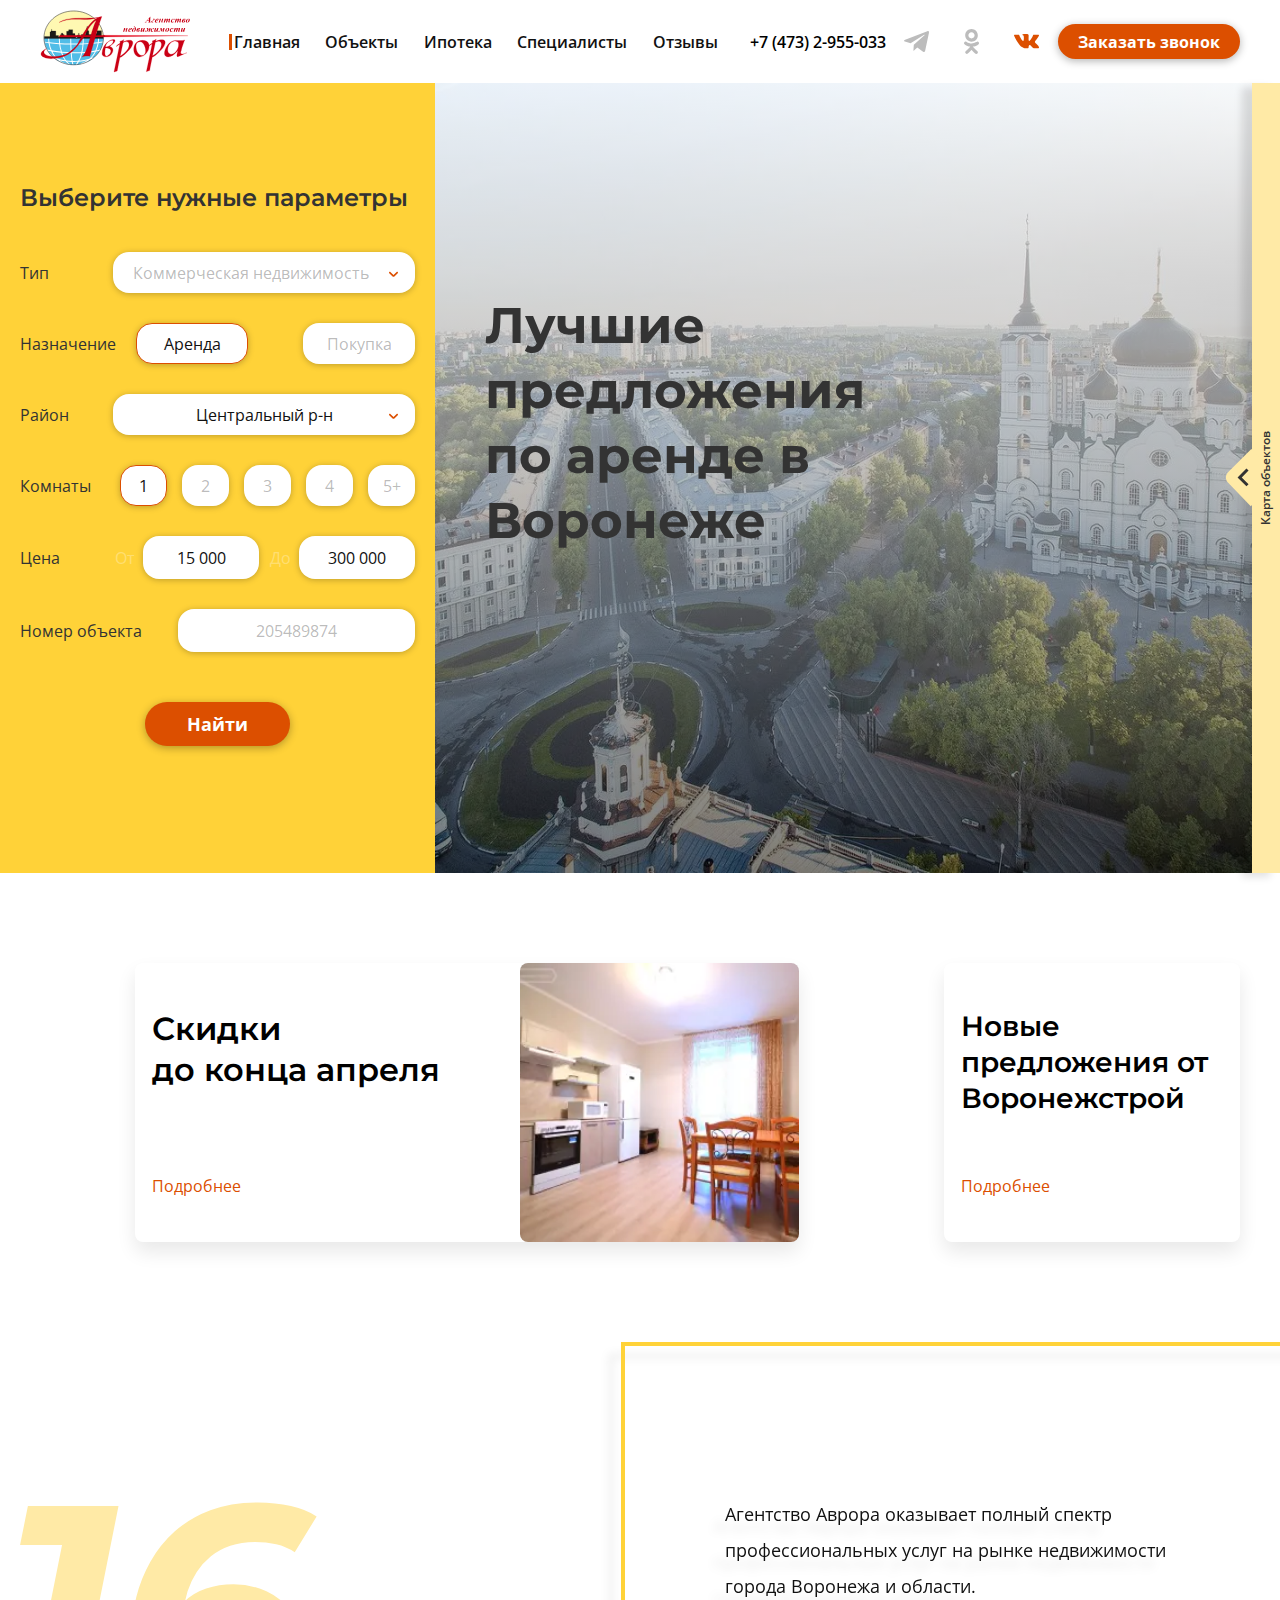
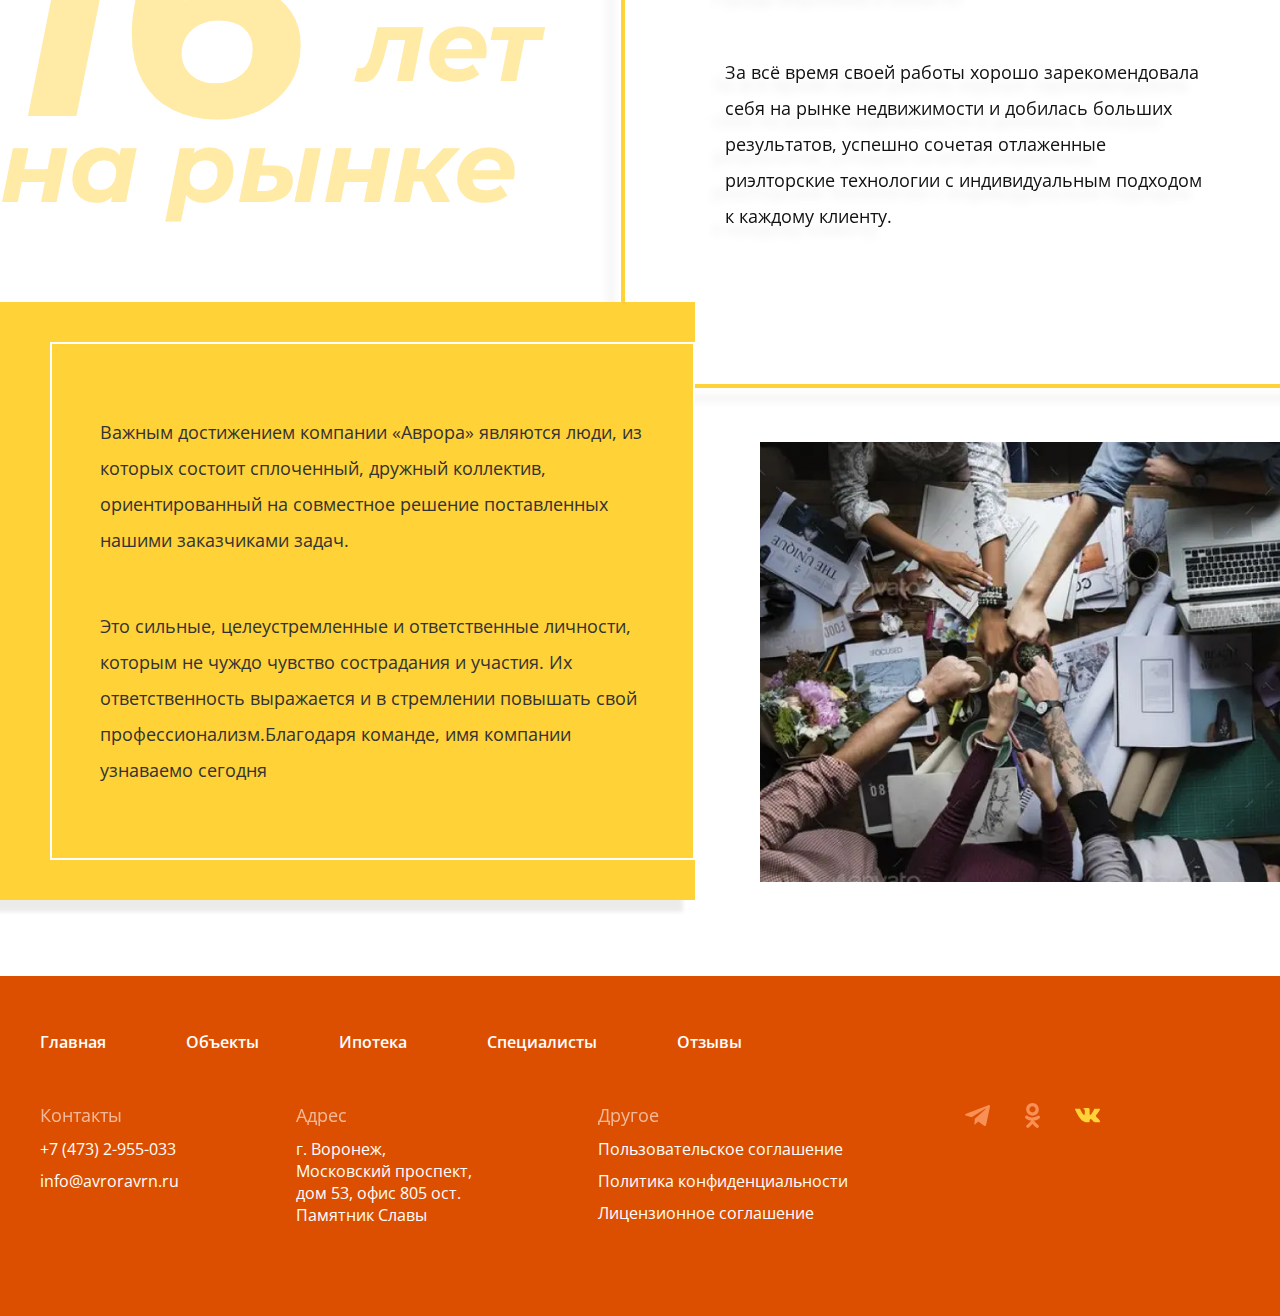
==== index.html @ 0c308e86 "git init" ====
<!DOCTYPE html>
<html lang="en">
<head>
    <meta charset="UTF-8">
    <meta http-equiv="X-UA-Compatible" content="IE=edge">
    <meta name="viewport" content="width=device-width, initial-scale=1.0">
    <link rel="stylesheet" href="css/style.min.css">
    <title>Главная</title>
</head>
<body>

    <header class="header">
    <div class="container">
        <div class="header__wrapper">
            <a href="/" class="header__logo">
                <picture>
                    <source media="(max-width: 1022px)" srcset="img/2.svg">
                    <img src="img/1.svg" alt="logo">
                </picture>
            </a>
            <div class="header__right">
                <ul class="header__list">
                    <li class="active"><a href="#">Главная</a></li>
                    <li><a href="#">Объекты</a></li>
                    <li><a href="#">Ипотека</a></li>
                    <li><a href="#">Специалисты</a></li>
                    <li><a href="#">Отзывы</a></li>
                </ul>
                <div class="header__top">
                    <a href="tel:74732955033" class="header__number">+7 (473) 2-955-033</a>
                    <div class="header__social">
                        <a href="#">
                            <svg width="25" height="21" viewBox="0 0 25 21" fill="none" xmlns="http://www.w3.org/2000/svg">
                                <path d="M9.80932 13.8135L9.39578 19.6302C9.98744 19.6302 10.2437 19.376 10.551 19.0708L13.3249 16.4198L19.0729 20.6291C20.127 21.2166 20.8697 20.9073 21.1541 19.6594L24.927 1.98018L24.9281 1.97914C25.2624 0.420808 24.3645 -0.188567 23.3374 0.193725L1.16036 8.68435C-0.353184 9.27185 -0.330267 10.1156 0.903066 10.4979L6.57286 12.2614L19.7426 4.02081C20.3624 3.61039 20.926 3.83748 20.4624 4.24789L9.80932 13.8135Z" fill="#BCBCBC"/>
                            </svg>
                        </a>
                        <a href="#">
                            <svg width="16" height="25" viewBox="0 0 16 25" fill="none" xmlns="http://www.w3.org/2000/svg">
                                <path d="M6.27534 17.6093C4.33726 17.4072 2.58979 16.9298 1.09368 15.7597C0.908043 15.6141 0.716382 15.4738 0.546976 15.3112C-0.107866 14.6823 -0.173848 13.962 0.344318 13.2197C0.7876 12.5845 1.53173 12.4145 2.30518 12.7793C2.45495 12.85 2.59765 12.9382 2.73432 13.033C5.52258 14.9488 9.35292 15.0017 12.1516 13.1191C12.4289 12.9065 12.7253 12.7332 13.0688 12.6447C13.7368 12.4732 14.3597 12.7185 14.7181 13.3029C15.1276 13.9703 15.1224 14.6218 14.6178 15.14C13.8439 15.9343 12.9131 16.5091 11.8788 16.9102C10.9009 17.2893 9.82972 17.4802 8.76956 17.6069C8.92954 17.7811 9.00495 17.8667 9.10497 17.9672C10.5445 19.4136 11.9904 20.8539 13.4252 22.3047C13.914 22.7991 14.0162 23.412 13.747 23.987C13.4527 24.6154 12.7939 25.0288 12.148 24.9846C11.7387 24.9563 11.4196 24.7526 11.136 24.4669C10.0497 23.3738 8.94289 22.3008 7.87854 21.187C7.5688 20.8631 7.41981 20.9243 7.14646 21.2056C6.05357 22.3306 4.94288 23.4385 3.82564 24.54C3.32397 25.0346 2.72699 25.1236 2.1452 24.8411C1.52675 24.5413 1.13322 23.91 1.16359 23.2756C1.18454 22.8465 1.39557 22.5186 1.69014 22.2246C3.11477 20.8021 4.53547 19.3759 5.95669 17.951C6.05069 17.8562 6.13841 17.7557 6.27534 17.6093Z" fill="#BCBCBC"/>
                                <path d="M7.45591 12.6541C3.99841 12.6423 1.1633 9.77605 1.18346 6.31306C1.20336 2.81184 4.04031 -0.00966292 7.53184 2.48731e-05C11.0304 0.00945083 13.8386 2.87154 13.821 6.40915C13.8032 9.86508 10.9485 12.6662 7.45591 12.6541ZM10.5982 6.32144C10.5921 4.60199 9.22275 3.23313 7.5067 3.23156C5.77625 3.22972 4.39457 4.62346 4.40792 6.35862C4.42075 8.07153 5.80191 9.4307 7.52267 9.42441C9.2382 9.41839 10.6039 8.04063 10.5982 6.32144Z" fill="#BCBCBC"/>
                            </svg>                                
                        </a>
                        <a href="#">
                            <svg width="25" height="15" viewBox="0 0 25 15" fill="none" xmlns="http://www.w3.org/2000/svg">
                                <path fill-rule="evenodd" clip-rule="evenodd" d="M12.2315 14.2024H13.7259C13.7259 14.2024 14.1773 14.1528 14.4077 13.9044C14.6198 13.6763 14.613 13.248 14.613 13.248C14.613 13.248 14.5838 11.2429 15.5145 10.9476C16.4318 10.6568 17.6099 12.8856 18.8585 13.7425C19.8027 14.3911 20.5202 14.2489 20.5202 14.2489L23.8588 14.2024C23.8588 14.2024 25.6053 14.0948 24.7772 12.7216C24.7093 12.6093 24.2949 11.7058 22.2948 9.84935C20.2015 7.90633 20.4818 8.22061 23.0035 4.85961C24.5392 2.81273 25.1532 1.56309 24.9614 1.02787C24.7785 0.518099 23.649 0.652838 23.649 0.652838L19.8899 0.676256C19.8899 0.676256 19.6113 0.638244 19.4046 0.761782C19.2026 0.882945 19.0726 1.16532 19.0726 1.16532C19.0726 1.16532 18.4777 2.74926 17.6842 4.09631C16.0103 6.93872 15.341 7.08874 15.0675 6.91225C14.4311 6.50091 14.59 5.25975 14.59 4.37801C14.59 1.6235 15.0077 0.474997 13.7764 0.177689C13.3678 0.0789261 13.0671 0.0137628 12.0221 0.00324163C10.6808 -0.0106735 9.54557 0.00731388 8.90276 0.32227C8.47512 0.531675 8.14523 0.998339 8.34615 1.02515C8.59459 1.05841 9.1573 1.17686 9.45563 1.58311C9.84084 2.10713 9.82726 3.28415 9.82726 3.28415C9.82726 3.28415 10.0485 6.5267 9.31037 6.92956C8.80366 7.20582 8.10858 6.64176 6.61627 4.06305C5.85162 2.74214 5.27431 1.28207 5.27431 1.28207C5.27431 1.28207 5.16299 1.0092 4.96445 0.863261C4.72348 0.686437 4.3868 0.630099 4.3868 0.630099L0.8147 0.653516C0.8147 0.653516 0.278461 0.66845 0.081613 0.901613C-0.0935135 1.10898 0.0676978 1.53797 0.0676978 1.53797C0.0676978 1.53797 2.86429 8.08078 6.03082 11.378C8.93432 14.4009 12.2315 14.2024 12.2315 14.2024Z" fill="#DC4F00"/>
                            </svg>                                
                        </a>                                              
                    </div>
                    <button class="header__button">Заказать звонок</button>
                </div>
            </div>
            <button class="header__burger">
                <svg width="30" height="20" viewBox="0 0 30 20" fill="none" xmlns="http://www.w3.org/2000/svg">
                    <path d="M0 19.1666H30V17.5H0V19.1666ZM0 10.8333H30V9.16665H0V10.8333ZM0 0.833313L-4.8615e-06 2.49998H30V0.833313H0Z" fill="black"/>
                </svg>                    
            </button>
        </div>
    </div>
</header>
    <main>
        <section class="banner">
            <div class="banner__filter">
                <div class="banner__filter-title">Выберите нужные параметры</div>
                <form action="#" class="banner__form">
                    <div class="banner__type">
                        <p class="banner__label">Тип</p>
                        <div class="banner__accordion">
                            <a href="#" class="banner__accordion-link">
                                <p>Коммерческая недвижимость</p>
                                <svg width="14" height="9" viewBox="0 0 14 9" fill="none" xmlns="http://www.w3.org/2000/svg">
                                    <path d="M13.6183 0.618269C13.1317 0.131678 12.3429 0.131248 11.8558 0.617308L7 5.4625L2.14423 0.617309C1.65711 0.131248 0.868321 0.131678 0.38173 0.618269C-0.105236 1.10524 -0.105236 1.89476 0.38173 2.38173L5.58579 7.58579C6.36683 8.36683 7.63317 8.36683 8.41421 7.58579L13.6183 2.38173C14.1052 1.89476 14.1052 1.10524 13.6183 0.618269Z" fill="#DC4F00"/>
                                </svg>                                    
                            </a>
                            <div class="banner__accordion-content">
                                <a href="#" class="banner__accordion-option">Коммерческая недвижимость</a>
                                <a href="#" class="banner__accordion-option">Частная недвижимость</a>
                                <a href="#" class="banner__accordion-option">Аренда</a>
                                <a href="#" class="banner__accordion-option">Продажа</a>
                            </div>
                        </div>
                    </div>
                    <div class="banner__purpose">
                        <p class="banner__label">Назначение</p>
                        <div class="banner__purpose-inputs">
                            <input type="radio" name="rent" id="rent" checked value="Аренда">
                            <label for="rent">
                                Аренда
                            </label>
                            <input type="radio" name="rent" id="purchase" value="Покупка">
                            <label for="purchase">
                                Покупка
                            </label>
                        </div>
                    </div>
                    <div class="banner__location">
                        <p class="banner__label">Район</p>
                        <div class="banner__accordion">
                            <a href="#" class="banner__accordion-link banner__accordion-link_bottom">
                                <p>Центральный р-н</p>
                                <svg width="14" height="9" viewBox="0 0 14 9" fill="none" xmlns="http://www.w3.org/2000/svg">
                                    <path d="M13.6183 0.618269C13.1317 0.131678 12.3429 0.131248 11.8558 0.617308L7 5.4625L2.14423 0.617309C1.65711 0.131248 0.868321 0.131678 0.38173 0.618269C-0.105236 1.10524 -0.105236 1.89476 0.38173 2.38173L5.58579 7.58579C6.36683 8.36683 7.63317 8.36683 8.41421 7.58579L13.6183 2.38173C14.1052 1.89476 14.1052 1.10524 13.6183 0.618269Z" fill="#DC4F00"/>
                                </svg>                                    
                            </a>
                            <div class="banner__accordion-content banner__accordion-content_bottom">
                                <a href="#" class="banner__accordion-option">Центральный р-н</a>
                                <a href="#" class="banner__accordion-option">Окраина</a>
                                <a href="#" class="banner__accordion-option">Сев-Западный р-н</a>
                            </div>
                        </div>
                    </div>
                    <div class="banner__rooms">
                        <p class="banner__label">Комнаты</p>
                        <div class="banner__rooms-inputs">
                            <input type="radio" name="rooms" id="room-1" checked value="1">
                            <label for="room-1">
                                1
                            </label>
                            <input type="radio" name="rooms" id="room-2" value="2">
                            <label for="room-2">
                                2
                            </label>
                            <input type="radio" name="rooms" id="room-3" value="3">
                            <label for="room-3">
                                3
                            </label>
                            <input type="radio" name="rooms" id="room-4" value="4">
                            <label for="room-4">
                                4
                            </label>
                            <input type="radio" name="rooms" id="room-5" value="5">
                            <label for="room-5">
                                5+
                            </label>
                        </div>
                    </div>
                    <div class="banner__price">
                        <p class="banner__label">Цена</p>
                        <div class="banner__price-inputs">
                            <div>
                                <p>От</p>
                                <input type="number" placeholder="15 000">
                            </div>
                            <div>
                                <p>До</p>
                                <input type="number" placeholder="300 000">
                            </div>
                        </div>
                    </div>
                    <div class="banner__number">
                        <p class="banner__label">Номер объекта</p>
                        <input type="number" placeholder="205489874" name="number-object">
                    </div>
                    <button type="submit" class="banner__button">Найти</button>
                </form>
            </div>
            <div class="banner__bg">
                <p class="banner__title">Лучшие<br> предложения по<br> аренде в Воронеже</p>
            </div>
            <div class="banner__maps">
                <button class="banner__maps-button">
                    <p>Карта объектов</p>
                    <svg width="64" height="65" viewBox="0 0 64 65" fill="none" xmlns="http://www.w3.org/2000/svg" class="banner__maps-button-arrow">
                        <path d="M5.54668 37.5848C2.48333 34.4009 2.53266 29.2872 5.65685 26.163L31.8198 1.96099e-05L63.0199 32.4277L31.2001 64.2475L5.54668 37.5848Z" fill="#FFEAA6"/>
                        <g clip-path="url(#clip0_875_32)">
                        <path d="M28.6818 39.4698L21.0485 31.8198L28.6818 24.1698L26.3318 21.8198L16.3318 31.8198L26.3318 41.8198L28.6818 39.4698Z" fill="#333333"/>
                        </g>
                        <defs>
                        <clipPath id="clip0_875_32">
                        <rect width="40" height="40" fill="white" transform="translate(2.99854 11.8198)"/>
                        </clipPath>
                        </defs>
                    </svg>                        
                </button>
                <div class="banner__maps-map">
                    <script type="text/javascript" charset="utf-8" async src="https://api-maps.yandex.ru/services/constructor/1.0/js/?um=constructor%3Ac8dc2c92f1dba99734b1f80973d73f886811c65c8958cc2fd1f0527dca138a16&amp;width=100%25&amp;height=100%25&amp;lang=ru_RU&amp;scroll=false"></script>
                </div>
            </div>
        </section>
        <section class="news">
            <div class="container">
                <div class="news__wrapper">
                    <div class="news__img">
                        <div class="news__img-left">
                            <p>Скидки<br>до конца апреля</p>
                            <a href="#">Подробнее</a>
                        </div>
                        <div class="news__img-right">
                            <picture><source srcset="img/2.webp" type="image/webp"><img src="img/2.png" alt="city"></picture>
                        </div>
                    </div>
                    <div class="news__card">
                        <p>Новые предложения от Воронежстрой</p>
                        <a href="#">Подробнее</a>
                    </div>
                </div>
            </div>
        </section>
        <section class="desc">
            <div class="desc__market">
                <div class="desc__market-svg">
                    <img src="img/4.svg" alt="market">
                </div>
                <div class="desc__market-left">
                    <div>
                        <p>16</p>
                        <p>лет</p>
                    </div>
                    <p>на рынке</p>
                </div>
                <div class="desc__market-right">
                    <p>Агентство Аврора оказывает полный спектр профессиональных услуг на рынке недвижимости города Воронежа и области.</p>
                    <p>За всё время своей работы хорошо зарекомендовала  себя на рынке недвижимости и добилась больших результатов, успешно сочетая отлаженные риэлторские технологии с индивидуальным подходом к каждому клиенту.</p>
                </div>
            </div>
            <div class="desc__important">
                <div class="desc__important-left">
                    <div class="desc__important-left-text">
                        <p>Важным достижением компании «Аврора» являются люди, из которых состоит сплоченный,  дружный коллектив, ориентированный на совместное решение поставленных нашими заказчиками задач.</p>
                        <p>Это сильные, целеустремленные и ответственные личности, которым не чуждо чувство сострадания и участия. Их ответственность выражается и в стремлении повышать свой профессионализм.Благодаря команде, имя компании узнаваемо сегодня</p>
                    </div>
                    <div class="desc__important-right desc__important-right_mobile">
                        <picture><source srcset="img/3.webp" type="image/webp"><img src="img/3.jpg" alt="img"></picture>
                    </div>
                </div>
                <div class="desc__important-right">
                    <picture><source srcset="img/3.webp" type="image/webp"><img src="img/3.jpg" alt="img"></picture>
                </div>
            </div>
        </section>
    </main>
    <footer class="footer">
    <div class="container">
        <ul class="footer__top">
            <li><a href="#">Главная</a></li>
            <li><a href="#">Объекты</a></li>
            <li><a href="#">Ипотека</a></li>
            <li><a href="#">Специалисты</a></li>
            <li><a href="#">Отзывы</a></li>
        </ul>
        <div class="footer__wrapper">
            <div class="footer__card">
                <p>Контакты</p>
                <a href="tel:74732955033">+7 (473) 2-955-033</a>
                <a href="mailto:info@avroravrn.ru">info@avroravrn.ru</a>
            </div>
            <div class="footer__card">
                <p>Адрес</p>
                <span>г. Воронеж,
                    Московский проспект, дом 53, офис 805
                    ост. Памятник Славы</span>
            </div>
            <div class="footer__card">
                <p>Другое</p>
                <a href="#">Пользовательское соглашение</a>
                <a href="#">Политика конфиденциальности</a>
                <a href="#">Лицензионное соглашение</a>
            </div>
            <div class="footer__social">
                <a href="#">
                    <svg width="25" height="21" viewBox="0 0 25 21" fill="none" xmlns="http://www.w3.org/2000/svg">
                        <path d="M9.80932 13.8136L9.39578 19.6303C9.98744 19.6303 10.2437 19.3761 10.551 19.0709L13.3249 16.4199L19.0729 20.6293C20.127 21.2168 20.8697 20.9074 21.1541 19.6595L24.927 1.98031L24.9281 1.97926C25.2624 0.42093 24.3645 -0.188445 23.3374 0.193847L1.16036 8.68447C-0.353184 9.27197 -0.330267 10.1157 0.903066 10.498L6.57286 12.2616L19.7426 4.02093C20.3624 3.61051 20.926 3.8376 20.4624 4.24801L9.80932 13.8136Z" fill="#F99055"/>
                    </svg>                        
                </a>
                <a href="#">
                    <svg width="17" height="25" viewBox="0 0 17 25" fill="none" xmlns="http://www.w3.org/2000/svg">
                        <path d="M7.26948 17.6093C5.3314 17.4072 3.58393 16.9299 2.08782 15.7597C1.90218 15.6142 1.71052 15.4738 1.54112 15.3112C0.886274 14.6823 0.820292 13.962 1.33846 13.2197C1.78174 12.5845 2.52587 12.4146 3.29932 12.7793C3.44909 12.85 3.59179 12.9382 3.72846 13.033C6.51672 14.9488 10.3471 15.0017 13.1458 13.1192C13.4231 12.9066 13.7195 12.7332 14.063 12.6447C14.7309 12.4732 15.3538 12.7186 15.7123 13.303C16.1218 13.9704 16.1165 14.6218 15.612 15.14C14.838 15.9344 13.9072 16.5091 12.873 16.9102C11.895 17.2894 10.8239 17.4802 9.7637 17.607C9.92368 17.7811 9.99909 17.8667 10.0991 17.9672C11.5387 19.4136 12.9845 20.8539 14.4193 22.3048C14.9082 22.7991 15.0103 23.412 14.7411 23.987C14.4468 24.6154 13.7881 25.0289 13.1421 24.9846C12.7329 24.9563 12.4137 24.7526 12.1301 24.467C11.0438 23.3738 9.93703 22.3008 8.87268 21.187C8.56294 20.8631 8.41395 20.9244 8.1406 21.2056C7.04771 22.3307 5.93702 23.4385 4.81978 24.54C4.31811 25.0346 3.72113 25.1236 3.13934 24.8411C2.52089 24.5413 2.12736 23.91 2.15773 23.2756C2.17868 22.8465 2.38972 22.5187 2.68428 22.2246C4.10891 20.8021 5.52961 19.3759 6.95083 17.951C7.04483 17.8562 7.13255 17.7557 7.26948 17.6093Z" fill="#F99055"/>
                        <path d="M8.45005 12.6541C4.99255 12.6423 2.15744 9.77605 2.1776 6.31306C2.1975 2.81184 5.03445 -0.00966292 8.52598 2.48731e-05C12.0246 0.00945083 14.8327 2.87154 14.8152 6.40915C14.7974 9.86508 11.9426 12.6662 8.45005 12.6541ZM11.5923 6.32144C11.5863 4.60199 10.2169 3.23313 8.50084 3.23156C6.77039 3.22972 5.38871 4.62346 5.40206 6.35862C5.41489 8.07153 6.79605 9.4307 8.51681 9.42441C10.2323 9.41839 11.5981 8.04063 11.5923 6.32144Z" fill="#F99055"/>
                    </svg>                        
                </a>
                <a href="#">
                    <svg width="25" height="15" viewBox="0 0 25 15" fill="none" xmlns="http://www.w3.org/2000/svg">
                        <path fill-rule="evenodd" clip-rule="evenodd" d="M12.2315 14.2024H13.7259C13.7259 14.2024 14.1773 14.1528 14.4077 13.9044C14.6198 13.6763 14.613 13.248 14.613 13.248C14.613 13.248 14.5838 11.2429 15.5145 10.9476C16.4318 10.6568 17.6099 12.8856 18.8585 13.7425C19.8027 14.3911 20.5202 14.2489 20.5202 14.2489L23.8588 14.2024C23.8588 14.2024 25.6053 14.0948 24.7772 12.7216C24.7093 12.6093 24.2949 11.7058 22.2948 9.84935C20.2015 7.90633 20.4818 8.22061 23.0035 4.85961C24.5392 2.81273 25.1532 1.56309 24.9614 1.02787C24.7785 0.518099 23.649 0.652838 23.649 0.652838L19.8899 0.676256C19.8899 0.676256 19.6113 0.638244 19.4046 0.761782C19.2026 0.882945 19.0726 1.16532 19.0726 1.16532C19.0726 1.16532 18.4777 2.74926 17.6842 4.09631C16.0103 6.93872 15.341 7.08874 15.0675 6.91225C14.4311 6.50091 14.59 5.25975 14.59 4.37801C14.59 1.6235 15.0077 0.474997 13.7764 0.177689C13.3678 0.0789261 13.0671 0.0137628 12.0221 0.00324163C10.6808 -0.0106735 9.54557 0.00731388 8.90276 0.32227C8.47512 0.531675 8.14523 0.998339 8.34615 1.02515C8.59459 1.05841 9.1573 1.17686 9.45563 1.58311C9.84084 2.10713 9.82726 3.28415 9.82726 3.28415C9.82726 3.28415 10.0485 6.5267 9.31037 6.92956C8.80366 7.20582 8.10858 6.64176 6.61627 4.06305C5.85162 2.74214 5.27431 1.28207 5.27431 1.28207C5.27431 1.28207 5.16299 1.0092 4.96445 0.863261C4.72348 0.686437 4.3868 0.630099 4.3868 0.630099L0.8147 0.653516C0.8147 0.653516 0.278461 0.66845 0.081613 0.901613C-0.0935135 1.10898 0.0676978 1.53797 0.0676978 1.53797C0.0676978 1.53797 2.86429 8.08078 6.03082 11.378C8.93432 14.4009 12.2315 14.2024 12.2315 14.2024Z" fill="#FFD238"/>
                    </svg>                        
                </a>
            </div>
        </div>
    </div>
</footer>
<div class="header__menu">
    <div class="container">
        <div class="header__menu-top">
            <a href="#" class="header__menu-logo">
                <img src="img/3.svg" alt="logo">
            </a>
            <button class="header__menu-close">
                <svg width="45" height="45" viewBox="0 0 45 45" fill="none" xmlns="http://www.w3.org/2000/svg">
                    <path d="M21.4696 22.5048L0.212689 43.7617C-0.0705909 44.0451 -0.0705909 44.5044 0.212688 44.7878C0.496063 45.0711 0.95541 45.0711 1.23878 44.7878L22.4957 23.5309L43.7526 44.7878C44.0409 45.0662 44.5002 45.0582 44.7787 44.7699C45.0503 44.4887 45.0503 44.0429 44.7787 43.7617L23.5218 22.5048L44.7787 1.24786C45.067 0.969383 45.075 0.51004 44.7965 0.221771C44.518 -0.0665017 44.0587 -0.0744859 43.7704 0.203991C43.7643 0.209797 43.7584 0.215782 43.7526 0.221771L22.4957 21.4787L1.23878 0.221767C0.950516 -0.0567093 0.491169 -0.048729 0.212692 0.239544C-0.0589751 0.52074 -0.0589752 0.966659 0.212692 1.24786L21.4696 22.5048Z" fill="black"/>
                </svg>                    
            </button>
        </div>
        <a href="#" class="header__menu-link">Главная</a>
        <a href="#" class="header__menu-link header__menu-link_active">Ипотека</a>
        <a href="#" class="header__menu-link">Отзывы</a>
        <a href="#" class="header__menu-link">Специалисты</a>
        <a href="#" class="header__menu-link">Объекты</a>
    </div>
</div>
<div class="filter">
    <div class="filter__wrapper">
        <a href="#" class="filter__close">
            <svg width="20" height="20" viewBox="0 0 20 20" fill="none" xmlns="http://www.w3.org/2000/svg">
                <g clip-path="url(#clip0_59_3893)">
                <path d="M9.54219 10.0023L0.0946675 19.4498C-0.0312366 19.5757 -0.0312366 19.7799 0.0946674 19.9058C0.22061 20.0317 0.424765 20.0317 0.550709 19.9058L9.99823 10.4583L19.4457 19.9058C19.5739 20.0295 19.778 20.026 19.9018 19.8979C20.0225 19.7729 20.0225 19.5748 19.9018 19.4498L10.4543 10.0023L19.9018 0.554737C20.0299 0.430971 20.0335 0.226818 19.9097 0.0986977C19.7859 -0.0294228 19.5818 -0.0329705 19.4537 0.0907955C19.4509 0.0933761 19.4483 0.0960369 19.4457 0.0986976L9.99823 9.54622L0.550711 0.098696C0.42259 -0.02507 0.218435 -0.0215243 0.0946692 0.106596C-0.0260736 0.231573 -0.0260737 0.42976 0.0946691 0.554735L9.54219 10.0023Z" fill="black"/>
                </g>
                <defs>
                <clipPath id="clip0_59_3893">
                <rect width="20" height="20" fill="white" transform="translate(20 20) rotate(-180)"/>
                </clipPath>
                </defs>
            </svg>                
        </a>
        <div class="filter__title">Выберите нужные параметры</div>
        <form action="#" class="banner__form">
            <div class="filter__type">
                <p class="filter__label">Тип</p>
                <div class="filter__accordion">
                    <a href="#" class="filter__accordion-link">
                        <p>Коммерческая недвижимость</p>
                        <svg width="14" height="9" viewBox="0 0 14 9" fill="none" xmlns="http://www.w3.org/2000/svg">
                            <path d="M13.6183 0.618269C13.1317 0.131678 12.3429 0.131248 11.8558 0.617308L7 5.4625L2.14423 0.617309C1.65711 0.131248 0.868321 0.131678 0.38173 0.618269C-0.105236 1.10524 -0.105236 1.89476 0.38173 2.38173L5.58579 7.58579C6.36683 8.36683 7.63317 8.36683 8.41421 7.58579L13.6183 2.38173C14.1052 1.89476 14.1052 1.10524 13.6183 0.618269Z" fill="#DC4F00"/>
                        </svg>                                    
                    </a>
                    <div class="filter__accordion-content">
                        <a href="#" class="banner__accordion-option">Коммерческая недвижимость</a>
                        <a href="#" class="banner__accordion-option">Частная недвижимость</a>
                        <a href="#" class="banner__accordion-option">Аренда</a>
                        <a href="#" class="banner__accordion-option">Продажа</a>
                    </div>
                </div>
            </div>
            <div class="filter__purpose">
                <p class="filter__label">Назначение</p>
                <div class="filter__purpose-inputs">
                    <input type="radio" name="rent" id="rent" checked value="Аренда">
                    <label for="rent">
                        Аренда
                    </label>
                    <input type="radio" name="rent" id="purchase" value="Покупка">
                    <label for="purchase">
                        Покупка
                    </label>
                </div>
            </div>
            <div class="filter__location">
                <p class="filter__label">Район</p>
                <div class="filter__accordion">
                    <a href="#" class="filter__accordion-link filter__accordion-link_bottom">
                        <p>Центральный р-н</p>
                        <svg width="14" height="9" viewBox="0 0 14 9" fill="none" xmlns="http://www.w3.org/2000/svg">
                            <path d="M13.6183 0.618269C13.1317 0.131678 12.3429 0.131248 11.8558 0.617308L7 5.4625L2.14423 0.617309C1.65711 0.131248 0.868321 0.131678 0.38173 0.618269C-0.105236 1.10524 -0.105236 1.89476 0.38173 2.38173L5.58579 7.58579C6.36683 8.36683 7.63317 8.36683 8.41421 7.58579L13.6183 2.38173C14.1052 1.89476 14.1052 1.10524 13.6183 0.618269Z" fill="#DC4F00"/>
                        </svg>                                    
                    </a>
                    <div class="filter__accordion-content filter__accordion-content_bottom">
                        <a href="#" class="banner__accordion-option">Центральный р-н</a>
                        <a href="#" class="banner__accordion-option">Окраина</a>
                        <a href="#" class="banner__accordion-option">Сев-Западный р-н</a>
                    </div>
                </div>
            </div>
            <div class="filter__rooms">
                <p class="filter__label">Комнаты</p>
                <div class="filter__rooms-inputs">
                    <input type="radio" name="rooms" id="room-1" checked value="1">
                    <label for="room-1">
                        1
                    </label>
                    <input type="radio" name="rooms" id="room-2" value="2">
                    <label for="room-2">
                        2
                    </label>
                    <input type="radio" name="rooms" id="room-3" value="3">
                    <label for="room-3">
                        3
                    </label>
                    <input type="radio" name="rooms" id="room-4" value="4">
                    <label for="room-4">
                        4
                    </label>
                    <input type="radio" name="rooms" id="room-5" value="5">
                    <label for="room-5">
                        5+
                    </label>
                </div>
            </div>
            <div class="filter__price">
                <p class="filter__label">Цена</p>
                <div class="filter__price-inputs">
                    <div>
                        <p>От</p>
                        <input type="number" placeholder="15 000">
                    </div>
                    <div>
                        <p>До</p>
                        <input type="number" placeholder="300 000">
                    </div>
                </div>
            </div>
            <div class="filter__number">
                <p class="filter__label">Номер объекта</p>
                <input type="number" placeholder="205489874" name="number-object">
            </div>
            <button type="submit" class="filter__button">Найти</button>
        </form>
    </div>
</div>
<script src="js/app.min.js"></script>
</body>
</html>
---- css/style.min.css ----
@font-face{font-family:Montserrat;src:url(../fonts/Montserrat-Regular.woff2) format("woff2"),url(../fonts/Montserrat-Regular.woff) format("woff");font-weight:400;font-style:normal;font-display:swap}@font-face{font-family:Montserrat;src:url(../fonts/Montserrat-SemiBold.woff2) format("woff2"),url(../fonts/Montserrat-SemiBold.woff) format("woff");font-weight:600;font-style:normal;font-display:swap}@font-face{font-family:Montserrat;src:url(../fonts/Montserrat-Bold.woff2) format("woff2"),url(../fonts/Montserrat-Bold.woff) format("woff");font-weight:700;font-style:normal;font-display:swap}@font-face{font-family:Montserrat;src:url(../fonts/Montserrat-ExtraBold.woff2) format("woff2"),url(../fonts/Montserrat-ExtraBold.woff) format("woff");font-weight:800;font-style:normal;font-display:swap}@font-face{font-family:Montserrat;src:url(../fonts/Montserrat-BoldItalic.woff2) format("woff2"),url(../fonts/Montserrat-BoldItalic.woff) format("woff");font-weight:700;font-style:italic;font-display:swap}@font-face{font-family:"Open Sans";src:url(../fonts/OpenSans-Regular.woff2) format("woff2"),url(../fonts/OpenSans-Regular.woff) format("woff");font-weight:400;font-style:normal;font-display:swap}@font-face{font-family:"Open Sans";src:url(../fonts/OpenSans-Bold.woff2) format("woff2"),url(../fonts/OpenSans-Bold.woff) format("woff");font-weight:700;font-style:normal;font-display:swap}@font-face{font-family:"Open Sans";src:url(../fonts/OpenSans-SemiBold.woff2) format("woff2"),url(../fonts/OpenSans-SemiBold.woff) format("woff");font-weight:600;font-style:normal;font-display:swap}:active,:focus,:focus-visible,:focus-within,:hover,:target,:visited{outline:0!important}a,abbr,acronym,address,applet,article,aside,audio,b,big,blockquote,body,canvas,caption,center,cite,code,dd,del,details,dfn,div,dl,dt,em,embed,fieldset,figcaption,figure,footer,form,h1,h2,h3,h4,h5,h6,header,hgroup,html,i,iframe,img,ins,kbd,label,legend,li,mark,menu,nav,object,ol,output,p,pre,q,ruby,s,samp,section,small,span,strike,strong,sub,summary,sup,table,tbody,td,tfoot,th,thead,time,tr,tt,u,ul,var,video{margin:0;padding:0;border:0;font:inherit;vertical-align:baseline;outline:0}a{text-decoration:none}a:hover{text-decoration:none}body{font-family:"Open Sans",sans-serif;font-weight:400;position:relative;overflow-x:hidden}ol,ul{list-style:none}button,label{cursor:pointer}.container{max-width:1790px;padding:0 15px;box-sizing:border-box;width:100%;margin:0 auto}.filter{max-width:518px;box-sizing:border-box;padding:190px 60px 0 60px;background:#ffd238;height:942px;opacity:0;visibility:hidden;transition:opacity .6s,visibility 0s .6s;display:none;z-index:5;position:absolute;top:130px;left:0;right:0;width:100%;bottom:0;height:790px}.filter__wrapper{position:relative}.filter__close{position:absolute;right:0;top:-50px}.filter__title{font-family:Montserrat,sans-serif;font-style:normal;font-weight:600;font-size:24px;line-height:29px;color:#333;margin-bottom:40px}.filter__form{display:flex;flex-direction:column;width:100%}.filter__type{display:flex;align-items:center;justify-content:space-between;margin-bottom:35px}.filter__label{font-size:16px;line-height:22px;color:#333}.filter__accordion{position:relative;max-width:328px;width:100%}.filter__accordion-link{background:#fff;box-shadow:0 1px 6px rgba(0,0,0,.25);border-radius:16px;display:flex;align-items:center;justify-content:space-between;gap:12px;height:41px;padding:0 20px;position:relative;z-index:1}.filter__accordion-link p{font-size:18px;line-height:25px;color:rgba(17,17,17,.3)}.filter__accordion-link svg{width:9px;max-height:15px;min-height:15px;display:flex;flex-shrink:0;position:absolute;top:14.74px;right:17.5px}.filter__accordion-link_active p{color:#111}.filter__accordion-link_bottom{justify-content:center}.filter__accordion-link_bottom p{color:#111}.filter__accordion-content{padding-top:15px;position:absolute;width:100%;top:70%;display:none;flex-direction:column;background:#fff;padding-left:20px;box-sizing:border-box}.filter__accordion-content a{display:flex;padding:10px 0;font-size:18px;line-height:25px;color:#111}.filter__accordion-content a:last-of-type{padding-bottom:20px}.filter__accordion-content_active{display:flex;z-index:2}.filter__accordion-content_bottom{align-items:center;padding-left:0}.filter__purpose{display:flex;align-items:center;gap:35px;margin-bottom:35px}.filter__purpose-inputs{width:100%;display:flex;align-items:center;justify-content:space-between}.filter__purpose-inputs label{display:flex;background:#fff;box-shadow:0 1px 6px rgba(0,0,0,.25);border-radius:16px;align-items:center;justify-content:center;width:112px;height:41px;font-size:18px;line-height:25px;text-align:center;color:rgba(17,17,17,.3);box-sizing:border-box;border:1px solid transparent}.filter__purpose-inputs input{display:none}.filter__purpose-inputs input:checked+label{border:1px solid #dc4f00;color:#111}.filter__location{display:flex;align-items:center;justify-content:space-between;margin-bottom:35px}.filter__rooms{display:flex;align-items:center;justify-content:space-between;margin-bottom:35px}.filter__rooms-inputs{max-width:319px;width:100%;display:flex;align-items:center;justify-content:space-between}.filter__rooms-inputs label{display:flex;background:#fff;box-shadow:0 1px 6px rgba(0,0,0,.25);border-radius:16px;align-items:center;justify-content:center;width:51px;height:41px;font-size:18px;line-height:25px;text-align:center;color:rgba(17,17,17,.3);box-sizing:border-box;border:1px solid transparent}.filter__rooms-inputs input{display:none}.filter__rooms-inputs input:checked+label{border:1px solid #dc4f00;color:#111}.filter__price{display:flex;align-items:center;justify-content:space-between;margin-bottom:35px}.filter__price-inputs{display:flex;align-items:center;justify-content:space-between;max-width:318px;width:100%}.filter__price-inputs div{display:flex;align-items:center;gap:8px}.filter__price-inputs div p{font-size:16px;line-height:22px;text-align:right;color:rgba(255,255,255,.3)}.filter__price-inputs div input{background:#fff;box-shadow:0 1px 6px rgba(0,0,0,.25);border-radius:16px;border:none;display:flex;align-items:center;justify-content:center;width:112px;height:41px;text-align:center;font-size:18px;line-height:25px;text-align:center;color:#111;font-family:"Open Sans",sans-serif;font-style:normal}.filter__price-inputs div input::-moz-placeholder{font-size:18px;line-height:25px;text-align:center;color:#111;font-family:"Open Sans",sans-serif;font-style:normal}.filter__price-inputs div input::placeholder{font-size:18px;line-height:25px;text-align:center;color:#111;font-family:"Open Sans",sans-serif;font-style:normal}.filter__price-inputs div input::-webkit-inner-spin-button,.filter__price-inputs div input::-webkit-outer-spin-button{-webkit-appearance:none;margin:0}.filter__number{display:flex;align-items:center;justify-content:space-between;margin-bottom:40px}.filter__number input{background:#fff;box-shadow:0 1px 6px rgba(0,0,0,.25);border-radius:16px;border:none;display:flex;align-items:center;justify-content:center;max-width:263px;width:100%;height:41px;text-align:center;font-size:18px;line-height:25px;text-align:center;color:#111;font-family:"Open Sans",sans-serif;font-style:normal}.filter__number input::-moz-placeholder{font-size:18px;line-height:25px;text-align:center;color:rgba(17,17,17,.3);font-family:"Open Sans",sans-serif;font-style:normal}.filter__number input::placeholder{font-size:18px;line-height:25px;text-align:center;color:rgba(17,17,17,.3);font-family:"Open Sans",sans-serif;font-style:normal}.filter__number input::-webkit-inner-spin-button,.filter__number input::-webkit-outer-spin-button{-webkit-appearance:none;margin:0}.filter__button{border:none;display:flex;align-items:center;justify-content:center;background:#dc4f00;box-shadow:0 2px 9px rgba(0,0,0,.3);border-radius:55px;max-width:145px;width:100%;height:44px;font-family:"Open Sans",sans-serif;font-style:normal;font-weight:700;font-size:18px;line-height:25px;color:#fff;margin:0 auto}.filter_active{opacity:1;transition:opacity .6s,visibility 0s;visibility:visible}.breadcrumb{display:flex;align-items:center;list-style-type:none;margin-bottom:35px;margin-left:20px}.breadcrumb li:not(:last-of-type){margin-right:5px}.breadcrumb li a{font-family:Montserrat,sans-serif;font-style:normal;font-weight:400;font-size:12px;line-height:15px;color:#ffd238;text-decoration:none}.breadcrumb li a:hover{text-decoration:none;color:#ffd238}.breadcrumb li span{font-family:Montserrat,sans-serif;font-style:normal;font-weight:400;font-size:12px;line-height:15px;color:#ffd238}.breadcrumb li svg{display:flex;flex-shrink:0;width:4px;height:7px}.header{padding:10px 0;background:#fff;box-shadow:0 4px 4px rgba(0,0,0,.25)}.header__wrapper{margin-left:85px;display:flex;align-items:center;justify-content:space-between}.header__logo{display:flex;max-width:154px;width:100%;margin-right:75px;height:63px}.header__logo img{width:100%;height:100%;-o-object-fit:cover;object-fit:cover}.header__right{max-width:1500px;width:100%;display:flex;align-items:center;justify-content:space-between}.header__list{display:flex;align-items:center;max-width:630px;width:100%;justify-content:space-between}.header__list li a{font-weight:600;font-size:16px;line-height:16px;color:#111;padding:0 2px;display:flex;height:-moz-max-content;height:max-content}.header__list .active{border-left:3px solid #dc4f00}.header__top{max-width:560px;width:100%;display:flex;align-items:center;justify-content:space-between}.header__number{font-weight:600;font-size:16px;line-height:22px;color:#000}.header__social{display:flex;align-items:center;gap:30px}.header__social a{display:flex;width:25px;height:25px;align-items:center;justify-content:center;flex-shrink:0}.header__button{background:#dc4f00;box-shadow:0 2px 9px rgba(0,0,0,.3);border-radius:55px;border:none;display:flex;align-items:center;justify-content:center;font-family:"Open Sans",sans-serif;font-style:normal;font-weight:700;font-size:16px;line-height:16px;color:#fff;padding:0 20px;height:35px}.header__burger{display:none}.header__menu{position:absolute;top:0;left:0;right:0;width:100%;bottom:0;height:100%;background:#fff;opacity:0;visibility:hidden;transition:opacity .6s,visibility 0s .6s;display:none;z-index:5}.header__menu-top{display:flex;align-items:center;justify-content:space-between;height:72px;position:relative;margin-bottom:60px}.header__menu-logo{position:absolute;left:50%;top:50%;transform:translate(-50%,-50%);max-width:138px;height:56px}.header__menu-logo img{width:100%;height:100%;-o-object-fit:cover;object-fit:cover}.header__menu-close{border:none;background:0 0;display:flex;align-items:center;justify-content:center;width:45px;height:45px;margin-left:auto}.header__menu-link{display:flex;font-family:Montserrat,sans-serif;font-style:normal;font-weight:700;font-size:45px;line-height:55px;color:#666}.header__menu-link:not(:last-of-type){margin-bottom:5px}.header__menu-link_active{color:#dc4f00}.header__menu_active{opacity:1;transition:opacity .6s,visibility 0s;visibility:visible}.banner{position:relative;display:flex}.banner__filter{max-width:518px;width:100%;box-sizing:border-box;padding:190px 60px 0 60px;background:#ffd238;height:942px}.banner__filter-title{font-family:Montserrat,sans-serif;font-style:normal;font-weight:600;font-size:24px;line-height:29px;color:#333;margin-bottom:40px}.banner__filter_modal{position:absolute;top:72px;left:0;right:0;width:100%;bottom:0;height:100%;background:#fff;opacity:0;visibility:hidden;transition:opacity .6s,visibility 0s .6s;display:none;z-index:5}.banner__form{display:flex;flex-direction:column;width:100%}.banner__type{display:flex;align-items:center;justify-content:space-between;margin-bottom:35px}.banner__label{font-size:16px;line-height:22px;color:#333}.banner__accordion{position:relative;max-width:328px;width:100%}.banner__accordion-link{background:#fff;box-shadow:0 1px 6px rgba(0,0,0,.25);border-radius:16px;display:flex;align-items:center;justify-content:space-between;gap:12px;height:41px;padding:0 20px;position:relative;z-index:1}.banner__accordion-link p{font-size:18px;line-height:25px;color:rgba(17,17,17,.3)}.banner__accordion-link svg{width:9px;max-height:15px;min-height:15px;display:flex;flex-shrink:0;position:absolute;top:14.74px;right:17.5px}.banner__accordion-link_active p{color:#111}.banner__accordion-link_bottom{justify-content:center}.banner__accordion-link_bottom p{color:#111}.banner__accordion-content{padding-top:15px;position:absolute;width:100%;top:70%;display:none;flex-direction:column;background:#fff;padding-left:20px;box-sizing:border-box}.banner__accordion-content a{display:flex;padding:10px 0;font-size:18px;line-height:25px;color:#111}.banner__accordion-content a:last-of-type{padding-bottom:20px}.banner__accordion-content_active{display:flex;z-index:2}.banner__accordion-content_bottom{align-items:center;padding-left:0}.banner__purpose{display:flex;align-items:center;gap:35px;margin-bottom:35px}.banner__purpose-inputs{width:100%;display:flex;align-items:center;justify-content:space-between}.banner__purpose-inputs label{display:flex;background:#fff;box-shadow:0 1px 6px rgba(0,0,0,.25);border-radius:16px;align-items:center;justify-content:center;width:112px;height:41px;font-size:18px;line-height:25px;text-align:center;color:rgba(17,17,17,.3);box-sizing:border-box;border:1px solid transparent}.banner__purpose-inputs input{display:none}.banner__purpose-inputs input:checked+label{border:1px solid #dc4f00;color:#111}.banner__location{display:flex;align-items:center;justify-content:space-between;margin-bottom:35px}.banner__rooms{display:flex;align-items:center;justify-content:space-between;margin-bottom:35px}.banner__rooms-inputs{max-width:319px;width:100%;display:flex;align-items:center;justify-content:space-between}.banner__rooms-inputs label{display:flex;background:#fff;box-shadow:0 1px 6px rgba(0,0,0,.25);border-radius:16px;align-items:center;justify-content:center;width:51px;height:41px;font-size:18px;line-height:25px;text-align:center;color:rgba(17,17,17,.3);box-sizing:border-box;border:1px solid transparent}.banner__rooms-inputs input{display:none}.banner__rooms-inputs input:checked+label{border:1px solid #dc4f00;color:#111}.banner__price{display:flex;align-items:center;justify-content:space-between;margin-bottom:35px}.banner__price-inputs{display:flex;align-items:center;justify-content:space-between;max-width:318px;width:100%}.banner__price-inputs div{display:flex;align-items:center;gap:8px}.banner__price-inputs div p{font-size:16px;line-height:22px;text-align:right;color:rgba(255,255,255,.3)}.banner__price-inputs div input{background:#fff;box-shadow:0 1px 6px rgba(0,0,0,.25);border-radius:16px;border:none;display:flex;align-items:center;justify-content:center;width:112px;height:41px;text-align:center;font-size:18px;line-height:25px;text-align:center;color:#111;font-family:"Open Sans",sans-serif;font-style:normal}.banner__price-inputs div input::-moz-placeholder{font-size:18px;line-height:25px;text-align:center;color:#111;font-family:"Open Sans",sans-serif;font-style:normal}.banner__price-inputs div input::placeholder{font-size:18px;line-height:25px;text-align:center;color:#111;font-family:"Open Sans",sans-serif;font-style:normal}.banner__price-inputs div input::-webkit-inner-spin-button,.banner__price-inputs div input::-webkit-outer-spin-button{-webkit-appearance:none;margin:0}.banner__number{display:flex;align-items:center;justify-content:space-between;margin-bottom:40px}.banner__number input{background:#fff;box-shadow:0 1px 6px rgba(0,0,0,.25);border-radius:16px;border:none;display:flex;align-items:center;justify-content:center;max-width:263px;width:100%;height:41px;text-align:center;font-size:18px;line-height:25px;text-align:center;color:#111;font-family:"Open Sans",sans-serif;font-style:normal}.banner__number input::-moz-placeholder{font-size:18px;line-height:25px;text-align:center;color:rgba(17,17,17,.3);font-family:"Open Sans",sans-serif;font-style:normal}.banner__number input::placeholder{font-size:18px;line-height:25px;text-align:center;color:rgba(17,17,17,.3);font-family:"Open Sans",sans-serif;font-style:normal}.banner__number input::-webkit-inner-spin-button,.banner__number input::-webkit-outer-spin-button{-webkit-appearance:none;margin:0}.banner__button{border:none;display:flex;align-items:center;justify-content:center;background:#dc4f00;box-shadow:0 2px 9px rgba(0,0,0,.3);border-radius:55px;max-width:145px;width:100%;height:44px;font-family:"Open Sans",sans-serif;font-style:normal;font-weight:700;font-size:18px;line-height:25px;color:#fff;margin:0 auto}.no-webp .banner__bg{background:linear-gradient(rgba(255,255,255,.8),rgba(0,0,0,.5)),url(../img/1.jpg) center/cover no-repeat}.banner__bg{padding:225px 0 0 70px;box-sizing:border-box;height:942px;width:100%}.banner__title{font-family:Montserrat,sans-serif;font-style:normal;font-weight:700;font-size:55px;line-height:130%;color:#333}.banner__maps{height:942px;position:absolute;right:-569px;top:0;display:flex;min-width:597px;transition:.6s all}.banner__maps-button{background:#ffeaa6;box-shadow:-10px 4px 8px rgba(0,0,0,.12);height:100%;width:28px;border:none;display:flex;align-items:center;justify-content:center;position:relative;padding:0}.banner__maps-button p{font-family:"Open Sans",sans-serif;font-style:normal;font-weight:600;font-size:12px;line-height:16px;color:#333;transform:rotate(-90deg);position:relative;z-index:2;white-space:nowrap}.banner__maps-button-arrow{display:flex;flex-shrink:0;position:absolute;top:50%;left:-29px;transform:translate(0,-50%);width:57px;z-index:1}.banner__maps-button-arrow_active{left:0;transform:translate(0,-50%) rotate(180deg)}.banner__maps-map{width:100%}.banner__maps_active{right:0;transition:.6s all;left:518px}.banner__mapss{height:942px;position:absolute;right:-569px;top:0;display:flex;min-width:597px;transition:.6s all}.banner__mapss-button{background:#ffeaa6;box-shadow:-10px 4px 8px rgba(0,0,0,.12);height:100%;width:28px;border:none;display:flex;align-items:center;justify-content:center;position:relative;padding:0}.banner__mapss-button p{font-family:"Open Sans",sans-serif;font-style:normal;font-weight:600;font-size:12px;line-height:16px;color:#333;transform:rotate(-90deg);position:relative;z-index:2;white-space:nowrap}.banner__mapss-button-arrow{display:flex;flex-shrink:0;position:absolute;top:50%;left:-29px;transform:translate(0,-50%);width:57px;z-index:1}.banner__mapss-button-arrow_active{left:0;transform:translate(0,-50%) rotate(180deg)}.banner__mapss-map{width:100%}.banner__mapss_active{right:0;transition:.6s all;left:518px}.banner__cards{padding:50px 145px;width:100%}.banner__cards-title{font-family:Montserrat,sans-serif;font-style:normal;font-weight:600;font-size:55px;line-height:67px;color:#f99055;margin-bottom:45px}.banner__cards-title a{display:none}.banner__card{max-width:758px;width:100%;background:#fff;box-shadow:0 10px 19px rgba(0,0,0,.14);border-radius:8px;display:flex}.banner__card:not(:last-of-type){margin-bottom:30px}.banner__card-img{max-width:325px;width:100%;min-height:100%;border-radius:8px;overflow:hidden}.banner__card-img img{width:100%;height:100%;-o-object-fit:cover;object-fit:cover}.banner__card-desc{padding:15px 25px 20px 25px}.banner__card-name{font-weight:600;font-size:18px;line-height:25px;color:#111;margin-bottom:20px}.banner__card-street{font-size:16px;line-height:22px;color:#333;margin-bottom:8px}.banner__card-price{font-size:16px;line-height:22px;color:#333;margin-bottom:8px}.banner__card-square{font-size:16px;line-height:22px;color:#333;margin-bottom:12px}.banner__card-contact{display:flex;gap:75px;margin-bottom:20px}.banner__card-contact a,.banner__card-contact p{font-size:16px;line-height:22px;color:#ffd238}.banner__card-button{background:#ffd238;box-shadow:0 2px 9px rgba(0,0,0,.3);border-radius:55px;width:135px;height:38px;display:flex;align-items:center;justify-content:center;font-family:"Open Sans",sans-serif;font-style:normal;font-weight:700;font-size:16px;line-height:22px;color:#fff;transition:.3s all;border:none}.banner__card-button:hover{background:#dc4f00}.news{padding:90px 0 100px 0}.news__wrapper{display:flex;gap:145px;justify-content:center;margin-left:95px}.news__img{background:#fff;box-shadow:0 10px 19px rgba(0,0,0,.09);border-radius:8px;display:flex;justify-content:space-between;max-width:667px;width:100%;box-sizing:border-box;height:279px}.news__img-left{padding:45px 17px;display:flex;flex-direction:column}.news__img-left p{font-family:Montserrat,sans-serif;font-style:normal;font-weight:600;font-size:32px;line-height:129.6%;color:#000}.news__img-left a{font-size:16px;line-height:129.6%;color:#dc4f00;display:flex;margin-top:auto}.news__img-right{max-width:279px;width:100%;height:279px;border-radius:8px;overflow:hidden}.news__img-right img{width:100%;height:100%;-o-object-fit:cover;object-fit:cover}.news__card{background:#fff;box-shadow:0 10px 19px rgba(0,0,0,.09);border-radius:8px;padding:45px 17px;max-width:296px;width:100%;height:279px;box-sizing:border-box;display:flex;flex-direction:column}.news__card p{font-family:Montserrat,sans-serif;font-style:normal;font-weight:600;font-size:28px;line-height:129.6%;color:#000}.news__card a{font-size:16px;line-height:129.6%;color:#dc4f00;margin-top:auto;display:flex}.desc{min-height:1315px;padding-bottom:145px;position:relative}.desc__market{position:absolute;right:-32px;display:flex;align-items:center;gap:80px}.desc__market-left{margin-top:-185px}.desc__market-left p{font-family:Montserrat,sans-serif;font-style:italic;font-weight:700;font-size:100px;line-height:129.6%;color:#ffeaa6;margin-top:-100px}.desc__market-left div{display:flex;gap:50px;align-items:center}.desc__market-left div p:first-of-type{font-family:Montserrat,sans-serif;font-style:italic;font-weight:700;font-size:300px;line-height:129.6%;color:#ffeaa6;margin-top:100px}.desc__market-left div p:last-of-type{font-family:Montserrat,sans-serif;font-style:italic;font-weight:700;font-size:100px;line-height:129.6%;color:#ffeaa6;margin-top:175px}.desc__market-right{border:4px solid #ffd238;filter:drop-shadow(-12px 12px 4px rgba(0, 0, 0, .08));padding:150px 250px 150px 130px;display:flex;flex-direction:column;gap:50px}.desc__market-right p{font-size:18px;line-height:36px;color:#111;max-width:575px}.desc__market-svg{display:none}.desc__important{position:absolute;left:0;top:560px;display:flex;gap:65px}.desc__important-left{background:#ffd238;box-shadow:-12px 12px 4px rgba(0,0,0,.08);padding:80px 0 80px 345px;height:-moz-max-content;height:max-content}.desc__important-left-text{border:2px solid #fff;padding:131px 35px 87px 48px;margin-left:auto;display:flex;flex-direction:column;gap:50px}.desc__important-left-text p{font-size:18px;line-height:36px;color:#333;max-width:647px}.desc__important-right{max-width:679px;width:100%;height:520px;margin-top:220px}.desc__important-right img{width:100%;height:100%;-o-object-fit:cover;object-fit:cover}.desc__important-right_mobile{display:none}.footer{padding:55px 0 90px 0;background:#dc4f00}.footer__top{display:flex;align-items:center;gap:80px;margin-bottom:50px;margin-left:245px}.footer__top li a{font-weight:600;font-size:16px;line-height:22px;color:#fff}.footer__wrapper{display:flex;gap:30px;max-width:1060px;width:100%;justify-content:space-between;margin-left:245px;flex-wrap:wrap}.footer__card{display:flex;flex-direction:column}.footer__card p{font-size:18px;line-height:25px;color:#fff;opacity:.6;margin-bottom:10px}.footer__card a{font-size:16px;line-height:22px;color:#fff;display:flex;max-width:265px}.footer__card a:not(:last-of-type){margin-bottom:10px}.footer__card span{font-size:16px;line-height:22px;color:#fff;display:flex;max-width:185px}.footer__social{display:flex;gap:30px}.footer__social a{display:flex;width:25px;height:25px;flex-shrink:0}.footer__social a svg{width:25px;height:25px;display:flex;flex-shrink:0}.help{padding:50px 0 130px 0}.help__container{max-width:1680px;width:100%;margin:0 auto}.help__title{font-family:Montserrat,sans-serif;font-style:normal;font-weight:600;font-size:55px;line-height:67px;color:#333;margin-bottom:100px;margin-left:90px}.help__grid{display:grid;grid-template-columns:repeat(3,1fr);margin-bottom:130px}.help__card{display:flex;padding:30px 50px;gap:5px}.help__card-number{font-family:Montserrat,sans-serif;font-style:normal;font-weight:800;font-size:150px;line-height:183px}.help__card-number_orange{color:rgba(51,51,51,.1)}.help__card-number_silver{color:rgba(0,0,0,.05)}.help__card-number_ortime{color:rgba(51,51,51,.1)}.help__card-number_silvtime{color:rgba(0,0,0,.05)}.help__card-wr{display:flex;flex-direction:column;margin-top:35px}.help__card-title{font-family:Montserrat,sans-serif;font-style:normal;font-weight:600;font-size:20px;line-height:24px;margin-bottom:12px}.help__card-title_orange{color:rgba(51,51,51,.8)}.help__card-title_silver{color:#333}.help__card-title_ortime{color:rgba(51,51,51,.8)}.help__card-title_silvtime{color:#333}.help__card-desc{font-size:16px;line-height:144.4%;max-width:390px}.help__card-desc_orange{color:#333}.help__card-desc_silver{color:#666}.help__card-desc_ortime{color:#333}.help__card-desc_silvtime{color:#666}.help__card_orange{background:#ffd238}.help__card_ortime{background:#ffd238}.help__specialists{margin-left:35px;display:flex;flex-direction:column}.help__specialists-title{font-weight:600;font-size:24px;line-height:33px;color:#111;margin-bottom:55px}.help__specialists-wr{display:flex;gap:80px;flex-wrap:wrap}.help__spec{display:flex;background:#fff;box-shadow:0 3px 19px rgba(0,0,0,.1);border-radius:5px;max-width:-moz-max-content;max-width:max-content}.help__spec-img{max-width:112px;width:100%;height:112px;border-radius:5px;overflow:hidden}.help__spec-img img{width:100%;height:100%;-o-object-fit:cover;object-fit:cover}.help__spec-desc{padding:20px 40px 20px 25px;box-sizing:border-box;display:flex;flex-direction:column}.help__spec-desc p{font-weight:600;font-size:18px;line-height:25px;color:#333;transition:.3s all}.help__spec-desc a{font-size:18px;line-height:25px;color:#333;display:flex;margin-top:auto;transition:.3s all}.help__spec:hover a,.help__spec:hover p{color:#dc4f00}.team{padding:50px 0 110px 0}.team__container{max-width:1495px;width:100%;margin:0 auto}.team__title{font-family:Montserrat,sans-serif;font-style:normal;font-weight:600;font-size:55px;line-height:67px;color:#ffd238;margin-bottom:100px}.team__grid{display:grid;grid-template-columns:repeat(4,1fr);-moz-column-gap:90px;column-gap:90px;row-gap:100px}.team__card{background:#fff;box-shadow:0 3px 19px rgba(0,0,0,.1);border-radius:5px;display:flex;flex-direction:column;position:relative}.team__card-img{height:335px;width:100%;margin-bottom:25px}.team__card-img img{width:100%;height:100%;-o-object-fit:cover;object-fit:cover}.team__card-wr{padding:0 15px 20px 15px}.team__card-name{font-weight:600;font-size:18px;line-height:25px;color:#333;margin-bottom:10px;transition:.3s all}.team__card-indicators{display:flex;width:100%;justify-content:space-between}.team__card-indicators div{display:flex;align-items:flex-end}.team__card-indicators div svg{display:flex;flex-shrink:0;transition:.3s all}.team__card-indicators div span{font-weight:600;font-size:16px;line-height:22px;color:#333;transition:.3s all}.team__card-hidden{display:none;position:absolute;padding:0 15px 20px 15px;box-sizing:border-box;top:99%;left:0;width:100%;background:#fff;flex-direction:column;box-shadow:0 10px 19px rgba(0,0,0,.1);border-radius:0 0 5px 5px}.team__card-hidden-link{color:#333;display:flex;margin-bottom:15px;transition:.3s all}.team__card-hidden-btn{display:flex;align-items:center;justify-content:center;width:100px;height:31px;background:#dc4f00;box-shadow:0 2px 9px rgba(0,0,0,.3);border-radius:55px;font-weight:700;font-size:14px;line-height:19px;color:#fff}.team__card:hover>.team__card-wr>.team__card-hidden{display:flex}.team__card:hover>.team__card-wr>.team__card-hidden>.team__card-hidden-link{color:#ffd238}.team__card:hover>.team__card-wr>.team__card-name{color:#ffd238}.team__card:hover>.team__card-wr>.team__card-indicators>div>svg path{fill:#ffd238}.team__card:hover>.team__card-wr>.team__card-indicators>div>span{color:#ffd238}.reviews{padding:50px 0 110px 0}.reviews .hidden{display:none}.reviews__container{max-width:1485px;width:100%;margin:0 auto}.reviews__title{font-family:Montserrat,sans-serif;font-style:normal;font-weight:600;font-size:55px;line-height:67px;color:#ffd238;margin-bottom:100px}.reviews__wrapper{display:flex}.reviews__wrapper:not(:last-of-type){margin-bottom:30px}.reviews__card{background:#fff;box-shadow:0 4px 11px rgba(0,0,0,.12);border-radius:15px;display:flex;flex-direction:column;padding:20px;box-sizing:border-box}.reviews__card:not(:last-of-type){margin-right:35px}.reviews__card-name{display:flex;gap:15px;margin-bottom:10px}.reviews__card-name img{max-width:50px;width:100%;height:50px;display:flex;flex-shrink:0;border-radius:100%}.reviews__card-name p{font-size:18px;line-height:25px;color:#111}.reviews__card-link{font-size:14px;line-height:144.4%;color:#ffd238;margin-bottom:15px}.reviews__card-desc{font-size:16px;line-height:144.4%;color:#333}.reviews__card_small{max-width:430px;width:100%}.reviews__card_big{max-width:490px;width:100%}.reviews__button{background:#dc4f00;box-shadow:0 2px 9px rgba(0,0,0,.3);border-radius:55px;display:flex;align-items:center;justify-content:center;border:none;font-family:"Open Sans";font-style:normal;font-weight:700;font-size:18px;line-height:25px;color:#fff;width:170px;height:47px;margin:50px auto 0}.single{padding:35px 0 95px 0}.single__container{max-width:1680px;width:100%;margin:0 auto;padding:0 15px;box-sizing:border-box}.single__wrapper{display:flex;gap:75px;margin-bottom:40px}.single__wrapper-left{max-width:700px;width:100%}.single .swiper-single{margin-bottom:15px}.single .swiper-single-thumb .swiper-slide div{background:#000}.single .swiper-single-thumb .swiper-slide div img{opacity:.7}.single .swiper-single-thumb .swiper-slide-thumb-active div img{opacity:1}.single__slide{max-width:665px;width:100%;margin:0 auto;height:530px;box-shadow:0 10px 19px rgba(0,0,0,.09);border-radius:8px;overflow:hidden}.single__slide img{width:100%;height:100%;-o-object-fit:cover;object-fit:cover}.single__pagination{display:none}.single__thumbs{width:100%;height:90px;border-radius:5px;overflow:hidden;cursor:pointer}.single__thumbs img{width:100%;height:100%;-o-object-fit:cover;object-fit:cover}.single__arrows{display:flex;align-items:center;gap:20px}.single__arrows button{border:none;background:0 0;display:flex;flex-shrink:0;width:12px;height:20px;padding:0}.single__arrows button svg{width:12px;height:20px;display:flex;flex-shrink:0}.single .swiper-button-disabled svg path{fill:#ddd}.single__title{font-size:32px;line-height:44px;color:#111;margin-bottom:30px}.single__title_top{display:none}.single__info{display:flex;gap:40px}.single__info:not(:last-of-type){margin-bottom:25px}.single__info:last-of-type{margin-bottom:35px}.single__info p{font-size:16px;line-height:22px;color:#666;width:75px}.single__info span{font-size:18px;line-height:25px;color:#333}.single__info-wr{display:flex;gap:35px}.single__info-wr div{display:flex;flex-direction:column;align-items:center}.single__info-wr div p{font-size:18px;line-height:25px;color:#666;text-align:center}.single__info-wr div span{font-weight:700;font-size:16px;line-height:22px;text-align:center;color:#333;text-align:center}.single__master{display:flex;background:#fff;box-shadow:0 3px 19px rgba(0,0,0,.1);border-radius:5px;margin-bottom:30px;max-width:370px;width:100%}.single__master-img{border-radius:5px;overflow:hidden;max-width:112px;width:100%;height:112px}.single__master-img img{width:100%;height:100%;-o-object-fit:cover;object-fit:cover}.single__master-contact{display:flex;flex-direction:column;justify-content:space-between;padding:25px}.single__master-contact p{font-weight:600;font-size:18px;line-height:25px;color:#ffd238}.single__master-contact a{font-size:16px;line-height:22px;color:#ffd238}.single__link{display:flex;height:38px;background:#dc4f00;box-shadow:0 2px 9px rgba(0,0,0,.3);border-radius:55px;align-items:center;justify-content:center;font-weight:700;font-size:16px;line-height:22px;color:#fff;max-width:135px;width:100%;margin-bottom:40px}.single__desc{font-size:16px;line-height:170%;color:#111;max-width:720px;width:100%}.single__desc_bottom{display:none}.single__map{height:350px}.single__like{padding:25px 20px 0 20px}.single__like-title{font-weight:600;font-size:24px;line-height:33px;color:#111;margin-bottom:35px}.single__like-wrapper{display:flex;flex-wrap:wrap}.single__like-card{background:#fff;box-shadow:0 10px 19px rgba(0,0,0,.09);border-radius:8px;max-width:260px;width:100%}.single__like-card:not(:last-of-type){margin-right:55px}.single__like-img{border-radius:8px;width:100%;height:180px;overflow:hidden;margin-bottom:25px;display:flex}.single__like-img img{width:100%;height:100%;-o-object-fit:cover;object-fit:cover}.single__like-name{font-weight:600;font-size:18px;line-height:25px;color:#ffd238;margin-bottom:8px;margin-left:10px;margin-right:10px}.single__like-street{font-size:16px;line-height:22px;color:#333;margin-bottom:8px;margin-left:10px;margin-right:10px}.single__like-price{font-size:16px;line-height:22px;color:#333;margin-bottom:8px;margin-left:10px;margin-right:10px}.single__like-square{font-size:16px;line-height:22px;color:#333;margin-bottom:15px;margin-left:10px;margin-right:10px}.rent{padding:50px 0 120px 0}.rent__container{max-width:1730px;width:100%;padding:0 15px;box-sizing:border-box;margin:0 auto}.rent__wrapper{display:flex;gap:60px;padding-left:20px;margin-bottom:25px}.rent__wrapper-left{max-width:380px;width:100%}.rent__img{width:100%;position:relative;height:485px}.rent__img img{position:absolute;top:0;right:0;max-width:350px;width:100%;box-shadow:8px 11px 13px rgba(0,0,0,.17);border-radius:5px;z-index:2}.rent__img div{position:absolute;bottom:0;left:0;background:#ffd238;max-width:350px;width:100%;height:470px;z-index:1}.rent__name{font-size:32px;line-height:44px;color:#111;margin-bottom:25px}.rent__name br{display:none}.rent__contact{display:flex;flex-direction:column;margin-bottom:50px}.rent__contact p{font-size:16px;line-height:22px;color:#666;margin-bottom:12px}.rent__contact div{display:flex;align-items:center;gap:60px}.rent__contact-number{font-size:18px;line-height:25px;color:#111;text-decoration:none}.rent__contact-number:hover{color:#111;text-decoration:none}.rent__contact-btn{background:#dc4f00;box-shadow:0 2px 9px rgba(0,0,0,.3);border-radius:55px;display:flex;align-items:center;justify-content:center;max-width:135px;width:100%;height:38px;font-weight:700;font-size:16px;line-height:22px;color:#fff}.rent__best{display:flex;flex-direction:column}.rent__best-title{font-weight:600;font-size:16px;line-height:22px;color:#333;margin-bottom:20px}.rent__best-card{background:#fff;box-shadow:0 4px 11px rgba(0,0,0,.12);border-radius:15px;padding:20px;box-sizing:border-box}.rent__best-card_big{max-width:495px;width:100%}.rent__best-card_small{max-width:430px;width:100%}.rent__best-top{display:flex;gap:15px;margin-bottom:25px}.rent__best-img{width:60px;height:60px;border-radius:100%;overflow:hidden}.rent__best-img img{width:100%;height:100%;-o-object-fit:cover;object-fit:cover}.rent__best-name{font-size:18px;line-height:25px;color:#111}.rent__best-bottom{font-size:16px;line-height:144.4%;color:#333}.rent__best_bottom{display:none}.rent__reviews{margin-bottom:60px}.rent__reviews-title{font-size:16px;line-height:22px;color:#666;margin-bottom:10px;margin-left:30px}.rent__reviews-next{border:none;background:0 0;display:none;flex-shrink:0;height:40px;width:40px}.rent__reviews-next svg{display:flex;flex-shrink:0}.rent__reviews-wr{display:none}.rent__reviews .swiper-slide{width:-moz-max-content!important;width:max-content!important}.rent__reviews .swiper-wrapper{height:250px}.rent__object-title{font-weight:600;font-size:24px;line-height:33px;color:#111;margin-bottom:35px}.rent__object-slider{display:flex;align-items:center;gap:120px}.rent__object-next{border:none;background:0 0;display:flex;flex-shrink:0;height:40px;width:40px;margin-top:-30px}.rent__object-next svg{display:flex;flex-shrink:0}.rent__object .swiper-wrapper{height:400px}.rent__card{background:#fff;box-shadow:0 10px 19px rgba(0,0,0,.09);border-radius:8px;display:flex;flex-direction:column;max-width:260px;width:100%}.rent__card-img{border-radius:8px;width:100%;height:180px;overflow:hidden;margin-bottom:25px;display:flex}.rent__card-img img{width:100%;height:100%;-o-object-fit:cover;object-fit:cover}.rent__card-wr{padding:0 10px 10px 10px}.rent__card-name{font-weight:600;font-size:18px;line-height:25px;color:#ffd238;margin-bottom:8px;margin-left:10px;margin-right:10px}.rent__card-street{font-size:16px;line-height:22px;color:#333;margin-bottom:8px;margin-left:10px;margin-right:10px}.rent__card-price{font-size:16px;line-height:22px;color:#333;margin-bottom:8px;margin-left:10px;margin-right:10px}.rent__card-square{font-size:16px;line-height:22px;color:#333;margin-bottom:15px;margin-left:10px;margin-right:10px}.rent__grid{display:none;grid-template-columns:repeat(2,1fr);-moz-column-gap:55px;column-gap:55px;row-gap:30px;max-width:575px;width:100%;margin:0 auto}@font-face{font-family:swiper-icons;src:url("data:application/font-woff;charset=utf-8;base64, [base64]//wADZ2x5ZgAAAywAAADMAAAD2MHtryVoZWFkAAABbAAAADAAAAA2E2+eoWhoZWEAAAGcAAAAHwAAACQC9gDzaG10eAAAAigAAAAZAAAArgJkABFsb2NhAAAC0AAAAFoAAABaFQAUGG1heHAAAAG8AAAAHwAAACAAcABAbmFtZQAAA/gAAAE5AAACXvFdBwlwb3N0AAAFNAAAAGIAAACE5s74hXjaY2BkYGAAYpf5Hu/j+W2+MnAzMYDAzaX6QjD6/4//Bxj5GA8AuRwMYGkAPywL13jaY2BkYGA88P8Agx4j+/8fQDYfA1AEBWgDAIB2BOoAeNpjYGRgYNBh4GdgYgABEMnIABJzYNADCQAACWgAsQB42mNgYfzCOIGBlYGB0YcxjYGBwR1Kf2WQZGhhYGBiYGVmgAFGBiQQkOaawtDAoMBQxXjg/wEGPcYDDA4wNUA2CCgwsAAAO4EL6gAAeNpj2M0gyAACqxgGNWBkZ2D4/wMA+xkDdgAAAHjaY2BgYGaAYBkGRgYQiAHyGMF8FgYHIM3DwMHABGQrMOgyWDLEM1T9/w8UBfEMgLzE////P/5//f/V/xv+r4eaAAeMbAxwIUYmIMHEgKYAYjUcsDAwsLKxc3BycfPw8jEQA/[base64]/uznmfPFBNODM2K7MTQ45YEAZqGP81AmGGcF3iPqOop0r1SPTaTbVkfUe4HXj97wYE+yNwWYxwWu4v1ugWHgo3S1XdZEVqWM7ET0cfnLGxWfkgR42o2PvWrDMBSFj/IHLaF0zKjRgdiVMwScNRAoWUoH78Y2icB/yIY09An6AH2Bdu/UB+yxopYshQiEvnvu0dURgDt8QeC8PDw7Fpji3fEA4z/PEJ6YOB5hKh4dj3EvXhxPqH/SKUY3rJ7srZ4FZnh1PMAtPhwP6fl2PMJMPDgeQ4rY8YT6Gzao0eAEA409DuggmTnFnOcSCiEiLMgxCiTI6Cq5DZUd3Qmp10vO0LaLTd2cjN4fOumlc7lUYbSQcZFkutRG7g6JKZKy0RmdLY680CDnEJ+UMkpFFe1RN7nxdVpXrC4aTtnaurOnYercZg2YVmLN/d/gczfEimrE/fs/bOuq29Zmn8tloORaXgZgGa78yO9/cnXm2BpaGvq25Dv9S4E9+5SIc9PqupJKhYFSSl47+Qcr1mYNAAAAeNptw0cKwkAAAMDZJA8Q7OUJvkLsPfZ6zFVERPy8qHh2YER+3i/BP83vIBLLySsoKimrqKqpa2hp6+jq6RsYGhmbmJqZSy0sraxtbO3sHRydnEMU4uR6yx7JJXveP7WrDycAAAAAAAH//wACeNpjYGRgYOABYhkgZgJCZgZNBkYGLQZtIJsFLMYAAAw3ALgAeNolizEKgDAQBCchRbC2sFER0YD6qVQiBCv/H9ezGI6Z5XBAw8CBK/m5iQQVauVbXLnOrMZv2oLdKFa8Pjuru2hJzGabmOSLzNMzvutpB3N42mNgZGBg4GKQYzBhYMxJLMlj4GBgAYow/P/PAJJhLM6sSoWKfWCAAwDAjgbRAAB42mNgYGBkAIIbCZo5IPrmUn0hGA0AO8EFTQAA") format("woff");font-weight:400;font-style:normal}:root{--swiper-theme-color:#007aff}.swiper{margin-left:auto;margin-right:auto;position:relative;overflow:hidden;list-style:none;padding:0;z-index:1}.swiper-vertical>.swiper-wrapper{flex-direction:column}.swiper-wrapper{position:relative;width:100%;height:100%;z-index:1;display:flex;transition-property:transform;box-sizing:content-box}.swiper-android .swiper-slide,.swiper-wrapper{transform:translate3d(0,0,0)}.swiper-pointer-events{touch-action:pan-y}.swiper-pointer-events.swiper-vertical{touch-action:pan-x}.swiper-slide{flex-shrink:0;width:100%;height:100%;position:relative;transition-property:transform}.swiper-slide-invisible-blank{visibility:hidden}.swiper-autoheight,.swiper-autoheight .swiper-slide{height:auto}.swiper-autoheight .swiper-wrapper{align-items:flex-start;transition-property:transform,height}.swiper-backface-hidden .swiper-slide{transform:translateZ(0);-webkit-backface-visibility:hidden;backface-visibility:hidden}.swiper-3d,.swiper-3d.swiper-css-mode .swiper-wrapper{perspective:1200px}.swiper-3d .swiper-cube-shadow,.swiper-3d .swiper-slide,.swiper-3d .swiper-slide-shadow,.swiper-3d .swiper-slide-shadow-bottom,.swiper-3d .swiper-slide-shadow-left,.swiper-3d .swiper-slide-shadow-right,.swiper-3d .swiper-slide-shadow-top,.swiper-3d .swiper-wrapper{transform-style:preserve-3d}.swiper-3d .swiper-slide-shadow,.swiper-3d .swiper-slide-shadow-bottom,.swiper-3d .swiper-slide-shadow-left,.swiper-3d .swiper-slide-shadow-right,.swiper-3d .swiper-slide-shadow-top{position:absolute;left:0;top:0;width:100%;height:100%;pointer-events:none;z-index:10}.swiper-3d .swiper-slide-shadow{background:rgba(0,0,0,.15)}.swiper-3d .swiper-slide-shadow-left{background-image:linear-gradient(to left,rgba(0,0,0,.5),rgba(0,0,0,0))}.swiper-3d .swiper-slide-shadow-right{background-image:linear-gradient(to right,rgba(0,0,0,.5),rgba(0,0,0,0))}.swiper-3d .swiper-slide-shadow-top{background-image:linear-gradient(to top,rgba(0,0,0,.5),rgba(0,0,0,0))}.swiper-3d .swiper-slide-shadow-bottom{background-image:linear-gradient(to bottom,rgba(0,0,0,.5),rgba(0,0,0,0))}.swiper-css-mode>.swiper-wrapper{overflow:auto;scrollbar-width:none;-ms-overflow-style:none}.swiper-css-mode>.swiper-wrapper::-webkit-scrollbar{display:none}.swiper-css-mode>.swiper-wrapper>.swiper-slide{scroll-snap-align:start start}.swiper-horizontal.swiper-css-mode>.swiper-wrapper{scroll-snap-type:x mandatory}.swiper-vertical.swiper-css-mode>.swiper-wrapper{scroll-snap-type:y mandatory}.swiper-centered>.swiper-wrapper::before{content:"";flex-shrink:0;order:9999}.swiper-centered.swiper-horizontal>.swiper-wrapper>.swiper-slide:first-child{-webkit-margin-start:var(--swiper-centered-offset-before);margin-inline-start:var(--swiper-centered-offset-before)}.swiper-centered.swiper-horizontal>.swiper-wrapper::before{height:100%;width:var(--swiper-centered-offset-after)}.swiper-centered.swiper-vertical>.swiper-wrapper>.swiper-slide:first-child{-webkit-margin-before:var(--swiper-centered-offset-before);margin-block-start:var(--swiper-centered-offset-before)}.swiper-centered.swiper-vertical>.swiper-wrapper::before{width:100%;height:var(--swiper-centered-offset-after)}.swiper-centered>.swiper-wrapper>.swiper-slide{scroll-snap-align:center center}@media (max-width:1820px){.container{max-width:1650px}}@media (max-width:1650px){.container{max-width:1450px}.header__wrapper{margin-left:0}.header__logo{margin-right:35px}.header__right{gap:30px}.banner__cards{padding:50px 70px}.desc{min-height:1370px;padding-bottom:145px}.desc__important-left{padding:80px 0 80px 145px}.desc__important-right_mobile{display:none}.team__container{padding:0 15px;box-sizing:border-box}.team__grid{-moz-column-gap:60px;column-gap:60px}.reviews__container{padding:0 15px;box-sizing:border-box}}@media (max-width:1600px){.rent__object-slider{gap:60px}}@media (max-width:1450px){.container{max-width:1230px}.filter{max-width:435px;padding:100px 20px 0 20px;height:790px}.filter__type{margin-bottom:30px}.filter__accordion{max-width:302px}.filter__accordion-link p{font-size:16px;line-height:22px}.filter__purpose{gap:20px;margin-bottom:30px}.filter__purpose-inputs{width:100%;display:flex;align-items:center;justify-content:space-between}.filter__purpose-inputs label{font-size:16px;line-height:22px}.filter__location{margin-bottom:30px}.filter__rooms{margin-bottom:30px}.filter__rooms-inputs{max-width:295px;width:100%;display:flex;align-items:center;justify-content:space-between}.filter__rooms-inputs label{width:47px;height:41px;font-size:16px;line-height:22px}.filter__price{margin-bottom:30px}.filter__price-inputs{display:flex;align-items:center;justify-content:space-between;max-width:300px;width:100%}.filter__price-inputs div input{font-size:16px;line-height:22px}.filter__price-inputs div input::-moz-placeholder{font-size:16px;line-height:22px}.filter__price-inputs div input::placeholder{font-size:16px;line-height:22px}.filter__number{margin-bottom:50px}.filter__number input{max-width:233px;font-size:16px;line-height:22px}.filter__number input::-moz-placeholder{font-size:16px;line-height:22px}.filter__number input::placeholder{font-size:16px;line-height:22px}.banner__cards{padding:50px 70px 50px 35px;box-sizing:border-box}.banner__card-contact{gap:30px}.banner__filter{max-width:435px;padding:100px 20px 0 20px;height:790px}.banner__bg{padding:210px 0 0 50px;height:790px}.banner__title{max-width:397px;font-size:50px;line-height:130%}.banner__title br{display:none}.banner__maps{height:790px}.banner__type{margin-bottom:30px}.banner__accordion{max-width:302px}.banner__accordion-link p{font-size:16px;line-height:22px}.banner__purpose{gap:20px;margin-bottom:30px}.banner__purpose-inputs{width:100%;display:flex;align-items:center;justify-content:space-between}.banner__purpose-inputs label{font-size:16px;line-height:22px}.banner__location{margin-bottom:30px}.banner__rooms{margin-bottom:30px}.banner__rooms-inputs{max-width:295px;width:100%;display:flex;align-items:center;justify-content:space-between}.banner__rooms-inputs label{width:47px;height:41px;font-size:16px;line-height:22px}.banner__price{margin-bottom:30px}.banner__price-inputs{display:flex;align-items:center;justify-content:space-between;max-width:300px;width:100%}.banner__price-inputs div input{font-size:16px;line-height:22px}.banner__price-inputs div input::-moz-placeholder{font-size:16px;line-height:22px}.banner__price-inputs div input::placeholder{font-size:16px;line-height:22px}.banner__number{margin-bottom:50px}.banner__number input{max-width:233px;font-size:16px;line-height:22px}.banner__number input::-moz-placeholder{font-size:16px;line-height:22px}.banner__number input::placeholder{font-size:16px;line-height:22px}.banner__maps_active{left:435px}.banner__mapss{height:790px}.banner__mapss_active{left:435px}.desc{min-height:1154px;padding-bottom:80px}.desc__market-right{padding:150px 100px}.desc__important-left{padding:40px 0 40px 50px}.desc__important-left-text{padding:70px 35px 70px 48px}.desc__important-right{margin-top:140px;max-width:520px;height:440px}.desc__important-right_mobile{display:none}.footer__top{margin-left:0}.footer__wrapper{margin-left:0}.team__grid{-moz-column-gap:20px;column-gap:20px}.reviews__title{margin-bottom:50px}}@media (max-width:1350px){.rent__object-slider{gap:30px}}@media (max-width:1230px){.container{max-width:1022px}.filter{display:block}.header{padding:25px 0}.header__right{flex-direction:column;align-items:flex-end}.header__list{order:2}.header__top{order:1}.banner__filter_objects{display:none}.banner__mapss_active{left:0}.banner__cards-title{max-width:758px;width:100%;display:flex;align-items:center;justify-content:space-between;margin:0 auto 45px}.banner__cards-title a{display:flex;flex-shrink:0}.banner__cards-title a svg{display:flex;flex-shrink:0}.banner__card{margin:0 auto}.banner__card:not(:last-of-type){margin-bottom:30px}.news{padding:60px 0 100px 0}.news__wrapper{gap:25px;margin-left:0;flex-wrap:wrap;justify-content:flex-start}.desc{min-height:1220px;padding-bottom:80px}.desc__market{background:#ffd238;box-shadow:-12px 12px 4px rgba(0,0,0,.08);padding:110px 0 190px 0;right:0;left:0;width:100%;gap:85px;justify-content:center}.desc__market-left{display:none}.desc__market-svg{display:flex;max-width:345px;height:212px}.desc__market-right{border:none;filter:none;padding:0}.desc__important-left{padding:100px 0 60px 0;width:700px}.desc__important-left-text{padding:35px}.desc__important-left-text p{max-width:500px}.desc__important-right{padding:70px 30px 190px 0;border-top:2px solid #ffd238;border-right:2px solid #ffd238;border-bottom:2px solid #ffd238;max-width:284px;height:571px;box-sizing:border-box;margin-top:125px;margin-left:-65px}.desc__important-right img{margin-left:-150px;width:405px;height:310px}.desc__important-right_mobile{display:none}.help__title{font-size:50px;line-height:61px;margin-bottom:45px}.help__grid{grid-template-columns:repeat(2,1fr);margin-bottom:90px}.help__card{padding:60px 30px}.help__card_ortime{background:0 0}.help__card-title_ortime{color:#333}.help__card-title_silvtime{color:rgba(51,51,51,.8)}.help__card-number_ortime{color:rgba(0,0,0,.05)}.help__card-number_silvtime{color:rgba(51,51,51,.1)}.help__card-desc_ortime{color:#666}.help__card-desc_silvtime{color:#333}.help__card_silvtime{background:#ffd238}.team{padding:40px 0 100px 0}.team__title{font-size:50px;line-height:61px;margin-bottom:40px;margin-left:80px}.team__card_hidden\@l{display:none}.team__grid{-moz-column-gap:35px;column-gap:35px;grid-template-columns:repeat(3,1fr)}.single__wrapper{gap:65px;margin-bottom:35px}.single__wrapper-left{max-width:420px}.single__slide{max-width:390px;height:310px}.single__thumbs{height:60px}.single__link{margin-bottom:0}.single__desc{display:none}.single__desc_bottom{display:flex;max-width:80%;margin-bottom:40px;margin-left:15px}.single .hidden\@l{display:none}.rent__object-slider{gap:15px}.rent__swiper-container{padding:0 15px;box-sizing:border-box;display:flex;align-items:center;gap:15px}.rent__reviews-next{display:flex}}@media (max-width:1022px){.container{max-width:798px}.filter{order:2;max-width:100%;padding:60px 70px 80px 70px;height:550px}.filter__close{top:0}.filter__title{margin-bottom:80px;text-align:center}.filter__button{grid-column:1/span 2;margin:0 auto}.filter__form{display:grid;grid-template-columns:repeat(2,1fr);-moz-column-gap:80px;column-gap:80px}.filter__type{order:1}.filter__location{order:2}.filter__purpose{order:3}.filter__rooms{order:4}.filter__price{order:5}.filter__number{order:6;margin-bottom:30px}.filter__button{order:7}.header__right{max-width:510px}.banner{overflow:hidden;flex-direction:column}.banner__cards-title{font-size:50px;line-height:61px;margin-bottom:50px}.no-webp .banner__bg{background:linear-gradient(rgba(0,0,0,.5),rgba(255,255,255,.8)),url(../img/1.jpg) center/cover no-repeat}.banner__bg{order:1;height:230px;padding:90px 0 45px 0}.banner__title{font-size:45px;line-height:105%;margin:0 auto;max-width:565px}.banner__filter{order:2;max-width:100%;padding:60px 70px 80px 70px;height:550px}.banner__filter-title{margin-bottom:80px;text-align:center}.banner__button{grid-column:1/span 2;margin:0 auto}.banner__form{display:grid;grid-template-columns:repeat(2,1fr);-moz-column-gap:80px;column-gap:80px}.banner__type{order:1}.banner__location{order:2}.banner__purpose{order:3}.banner__rooms{order:4}.banner__price{order:5}.banner__number{order:6;margin-bottom:30px}.banner__button{order:7}.banner__maps{flex-direction:column;top:753px;right:0;left:0;height:100%;z-index:3}.banner__maps-button{width:100%;height:28px}.banner__maps-button p{transform:rotate(0)}.banner__maps-button-arrow{top:-30px;left:50%;transform:translate(-50%,0) rotate(90deg)}.banner__maps-button-arrow_active{top:-10px;transform:translate(-50%,0) rotate(270deg)}.banner__maps-map{height:100%}.banner__maps_active{top:0}.desc{min-height:1325px;padding-bottom:80px}.desc__market{padding:110px 15px 190px 15px;box-sizing:border-box}.desc__important{right:0;width:100%;top:615px}.desc__important-left-text{padding-right:170px}.desc__important-right_mobile{display:none}.help__title{font-size:45px;line-height:55px;margin:0 auto 40px;text-align:center}.help__grid{grid-template-columns:1fr;margin-bottom:70px}.help__card{padding:30px 50px;max-width:512px;width:100%;margin-left:auto}.help__card-number_silvtime{color:rgba(0,0,0,.05)}.help__card-number_ortime{color:rgba(51,51,51,.1)}.help__card-title_silvtime{color:#333}.help__card-title_ortime{color:rgba(51,51,51,.8)}.help__card-desc_silvtime{color:#666}.help__card-desc_ortime{color:#333}.help__card_orange{margin-left:0}.help__card_silvtime{background:0 0}.help__card_ortime{background:#ffd238;margin-left:0}.team{padding:60px 0 80px 0}.team__title{font-size:45px;line-height:55px;margin-bottom:60px;text-align:center;margin-left:0}.team__grid{grid-template-columns:repeat(2,1fr);-moz-column-gap:50px;column-gap:50px;row-gap:30px}.team__card{z-index:auto}.team__card-hidden{z-index:2}.team__card_hidden\@m{display:none}.reviews{padding:40px 0 60px 0}.reviews__title{font-size:50px;line-height:61px;margin-left:65px;margin-bottom:25px}.reviews__wrapper{gap:35px}.reviews__wrapper_revers{flex-direction:row-reverse}.reviews__wrapper_rent{flex-direction:column}.reviews__card:not(:last-of-type){margin-right:0}.reviews .hidden\@m{display:none}.rent{padding:50px 0 70px 0}.rent__wrapper{gap:40px;padding-left:0}.rent__wrapper-left{max-width:320px}.rent__img{height:410px}.rent__img div{max-width:300px;height:400px}.rent__img img{max-width:295px;height:395px}.rent__name br{display:block}.rent__contact-number{white-space:nowrap}.rent__best{display:none;align-items:center;margin-bottom:50px}.rent__best_bottom{display:flex}.rent__swiper-container{display:none}.rent__reviews-title{margin-left:0}.rent__reviews-wr{display:block;padding:0 15px;box-sizing:border-box}.rent__object-title{text-align:center}.rent__object-slider{display:none}.rent__grid{display:grid}.right-auto{margin-right:auto}.left-auto{margin-left:auto}}@media (max-width:965px){.filter{padding:60px 40px 80px 40px}.filter__form{-moz-column-gap:40px;column-gap:40px}.filter__label{margin-right:20px;white-space:nowrap}.filter__purpose{gap:0}.filter__purpose-inputs{gap:10px}.filter__purpose-inputs label{width:100%;max-width:112px}.filter__rooms-inputs{gap:10px}.filter__rooms-inputs label{width:100%;max-width:47px}.banner__filter{padding:60px 40px 80px 40px}.banner__form{-moz-column-gap:40px;column-gap:40px}.banner__label{margin-right:20px;white-space:nowrap}.banner__purpose{gap:0}.banner__purpose-inputs{gap:10px}.banner__purpose-inputs label{width:100%;max-width:112px}.banner__rooms-inputs{gap:10px}.banner__rooms-inputs label{width:100%;max-width:47px}.desc{min-height:1515px;padding-bottom:80px}.desc__market{flex-direction:column;gap:40px;align-items:flex-start;padding-left:60px;padding-right:110px;left:80px}.desc__important{top:815px;justify-content:space-between}.desc__important-right{width:120px;height:571px}.desc__important-right_mobile{display:none}}@media (max-width:960px){.breadcrumb{display:none}.single__title{display:none}.single__title_top{display:flex;margin-bottom:20px}.single__wrapper{gap:25px}.single__wrapper-left{max-width:330px}.single__slide{max-width:100%;height:265px}.single__pagination{display:flex;justify-content:center;gap:12px}.single__pagination .swiper-pagination-bullet{width:16px;height:16px;background:#e4e4e4;display:flex;border-radius:100%}.single__pagination .swiper-pagination-bullet-active{background:#ffd238}.single__arrows{display:none}.single__desc_bottom{max-width:100%;margin-left:0}.single .hidden\@m{display:none}}@media (max-width:798px){.container{max-width:720px}.filter{padding:60px 18px 80px 18px;height:500px;top:72px}.filter__form{-moz-column-gap:15px;column-gap:15px}.filter__button{margin-top:5px}.filter__price-inputs{gap:10px}.filter__price-inputs div input{width:100%;max-width:112px}.filter__label{margin-right:10px;white-space:nowrap}.header{padding:0}.header__wrapper{position:relative;height:72px}.header__right{display:none}.header__burger{display:flex;border:none;background:0 0;margin-left:auto}.header__logo{position:absolute;left:50%;top:50%;transform:translate(-50%,-50%);max-width:138px;height:56px;margin-right:0}.header__menu{display:block}.banner__filter{padding:60px 18px 80px 18px;height:500px}.banner__form{-moz-column-gap:15px;column-gap:15px}.banner__button{margin-top:5px}.banner__price-inputs{gap:10px}.banner__price-inputs div input{width:100%;max-width:112px}.banner__label{margin-right:10px;white-space:nowrap}.banner__maps{top:703px}.banner__maps_active{top:0}.banner__cards-title{font-size:45px;line-height:55px}.banner__card-contact{flex-direction:column;gap:0}.banner__mapss{top:155px}.desc{min-height:auto;padding-bottom:80px}.desc__market{position:static;margin-left:80px;padding:110px 15px 90px 15px}.desc__important{position:static;margin-top:-50px}.footer{padding:45px 0}.footer__top{display:none}.footer__wrapper{display:grid;grid-template-columns:repeat(2,1fr);gap:30px}.team__grid{-moz-column-gap:20px;column-gap:20px}.reviews{padding:60px 0}.reviews__title{font-size:45px;line-height:55px;margin-bottom:60px;margin-left:0}.reviews__wrapper{flex-direction:column}.reviews .hidden\@s{display:none}.reviews .right-auto{margin-right:auto}.reviews .left-auto{margin-left:auto}.single__wrapper{flex-direction:column}.single__wrapper-left{max-width:100%}.rent__contact div{flex-direction:column;gap:15px;align-items:flex-start}}@media (max-width:720px){.container{max-width:606px}}@media (max-width:710px){.banner__card-img{max-width:225px}}@media (max-width:640px){.filter{height:680px;padding:40px 18px}.filter__title{margin-bottom:40px}.filter__form{grid-template-columns:1fr;-moz-column-gap:0;column-gap:0;max-width:350px;margin:0 auto}.filter__type{order:1}.filter__location{order:4}.filter__purpose{order:2}.filter__rooms{order:5}.filter__price{order:3}.filter__number{order:6}.filter__button{grid-column:1/span 1;order:7}.banner__mapss{display:none}.banner__cards{padding:50px 15px}.banner__cards-title{font-size:30px;line-height:37px;margin-bottom:30px}.banner__cards-title a{width:30px;height:26px}.banner__cards-title a svg{width:30px;height:26px}.banner__card-img{max-width:280px}.banner__filter{height:680px;padding:40px 18px}.banner__filter-title{margin-bottom:40px}.banner__form{grid-template-columns:1fr;-moz-column-gap:0;column-gap:0;max-width:350px;margin:0 auto}.banner__type{order:1}.banner__location{order:4}.banner__purpose{order:2}.banner__rooms{order:5}.banner__price{order:3}.banner__number{order:6}.banner__button{grid-column:1/span 1;order:7}.banner__maps{top:868px;min-width:initial}.banner__maps_active{top:0}.banner__title{font-size:30px;line-height:110%;margin:0;max-width:253px}.banner__bg{height:215px;padding:40px 18px}}@media (max-width:606px){.filter{top:50px}.filter__close{top:-25px}.header__wrapper{height:50px}.header__logo{position:static;max-width:99px;height:40px;transform:translate(0,0)}.header__menu-logo{position:static;max-width:99px;height:40px;transform:translate(0,0)}.header__menu-top{margin-bottom:95px;height:50px}.header__menu-close{width:20px;height:20px}.header__menu-close svg{width:20px;height:20px;display:flex;flex-shrink:0}.header__menu-link{font-size:35px;line-height:43px}.banner__cards-title a{margin-left:20px}.banner__card{flex-direction:column}.banner__card-img{max-width:100%}.banner__card-contact{gap:8px;margin-bottom:0}.banner__card-button{display:none}.banner__card-desc{padding:10px 10px 20px 10px}.banner .hidden\@s{display:none}.news{padding:40px 0 70px 0}.news__wrapper{gap:31px}.news__img{flex-direction:column;max-width:100%;height:auto}.news__img-right{order:1;max-width:100%;height:100%}.news__img-left{order:2;padding:35px 15px 20px 15px}.news__img-left p{margin-bottom:65px}.news__card{max-width:100%;height:auto;padding:35px 15px 20px 15px}.news__card p{margin-bottom:65px}.desc{padding-bottom:60px}.desc__market{position:static;padding:35px 15px 75px 15px;margin-left:0}.desc__market-svg{max-width:345px;width:100%;height:auto}.desc__market-svg img{width:100%;height:100%;-o-object-fit:cover;object-fit:cover}.desc__important{position:static;margin-top:-20px;background:#ffd238;box-shadow:-12px 12px 4px rgba(0,0,0,.08);flex-direction:column;margin-top:-30px}.desc__important-left{box-shadow:none;width:100%;padding:35px 0 45px 0;display:flex;flex-direction:column;gap:25px;margin-bottom:30px;border-top:2px solid #fff;border-bottom:2px solid #fff;box-sizing:border-box}.desc__important-left-text{padding:0 15px;border:none}.desc__important-left-text p{max-width:100%}.desc__important-right{border:none;width:100%;height:100%;padding:0;margin:0;max-width:100%;display:none}.desc__important-right img{width:100%;height:100%;margin:0}.desc__important-right_mobile{display:flex;border:none;padding:0!important}.footer__wrapper{display:flex;flex-direction:column;gap:35px}.footer__social{margin-top:5px}.help{padding:50px 0 80px 0}.help__title{font-size:30px;line-height:37px;margin:0 auto 50px}.help__grid{margin-bottom:60px}.help__card{padding:20px 15px 30px 5px;box-sizing:border-box}.help__specialists{margin-left:15px}.help__specialists-title{margin-bottom:30px}.team{padding:40px 0 70px 0}.team__title{font-size:30px;line-height:37px;margin-bottom:50px}.team__grid{-moz-column-gap:0;column-gap:0;grid-template-columns:1fr;row-gap:50px}.team__card_hidden\@s{display:none}.reviews{padding:50px 0 60px 0}.reviews__title{font-size:30px;line-height:37px;margin-bottom:35px;text-align:center}.reviews__wrapper{gap:25px}.single{padding:40px 0 60px 0}.single__title{justify-content:center;font-size:28px}.single__info-wr{gap:0}.single__like{padding:0 15px}.single__like-title{text-align:center}.single__like-wrapper{flex-wrap:nowrap;flex-direction:column;gap:30px;align-items:center}.single__like-card:not(:last-of-type){margin-right:0}.single__map{display:none}.rent__wrapper{flex-direction:column;gap:25px}.rent__wrapper-left{margin:0 auto}.rent__name{font-size:30px;line-height:41px}.rent__contact div{flex-direction:row;gap:40px;align-items:center}.rent__grid{grid-template-columns:1fr;-moz-column-gap:0;column-gap:0;row-gap:30px}.rent__card{margin:0 auto}}@media (max-width:405px){.filter{height:791px}.filter__title{font-size:20px;line-height:24px;margin-bottom:35px}.filter__label{margin-right:0;margin-bottom:10px}.filter__type{flex-direction:column;align-items:flex-start;margin-bottom:20px}.filter__accordion{max-width:100%}.filter__purpose{flex-direction:column;align-items:flex-start;margin-bottom:20px}.filter__purpose-inputs label{max-width:135px}.filter__price{flex-direction:column;align-items:flex-start;margin-bottom:20px}.filter__price-inputs{max-width:100%}.filter__location{flex-direction:column;align-items:flex-start;margin-bottom:20px}.filter__rooms{flex-direction:column;align-items:flex-start;margin-bottom:20px}.filter__rooms-inputs{max-width:100%}.filter__number{flex-direction:column;align-items:flex-start;margin-bottom:30px}.filter__number input{max-width:100%}.header__burger svg{width:23px;height:14px}.banner__filter{height:791px}.banner__filter-title{font-size:20px;line-height:24px;margin-bottom:35px}.banner__label{margin-right:0;margin-bottom:10px}.banner__type{flex-direction:column;align-items:flex-start;margin-bottom:20px}.banner__accordion{max-width:100%}.banner__purpose{flex-direction:column;align-items:flex-start;margin-bottom:20px}.banner__purpose-inputs label{max-width:135px}.banner__price{flex-direction:column;align-items:flex-start;margin-bottom:20px}.banner__price-inputs{max-width:100%}.banner__location{flex-direction:column;align-items:flex-start;margin-bottom:20px}.banner__rooms{flex-direction:column;align-items:flex-start;margin-bottom:20px}.banner__rooms-inputs{max-width:100%}.banner__number{flex-direction:column;align-items:flex-start;margin-bottom:30px}.banner__number input{max-width:100%}.banner__maps{top:979px}.banner__maps_active{top:0}.news{padding:25px 0 70px 0}.news__wrapper{gap:95px}.help__card{position:relative;padding:20px 15px 30px 35px}.help__card-number{position:absolute;top:20px;left:5px}.help__specialists-title{font-size:20px;line-height:27px;text-align:center}.help__spec-img{max-width:90px;height:90px}.help__spec-desc{padding:15px 12px}.team__title{margin-bottom:35px}.team__card-img{height:315px}.single__title{font-size:24px;line-height:33px;margin-bottom:20px}.single__slide{height:200px}.single__info{flex-direction:column;gap:8px}.single__info:not(:last-of-type){margin-bottom:15px}.single__info:last-of-type{margin-bottom:25px}.single__link{margin:0 auto}.single__like-title{font-size:20px;line-height:27px;margin-bottom:25px}.single__master-contact{padding:15px;justify-content:center;gap:15px}.single__master-contact p{font-size:16px}.single__master-contact a{font-size:14px}.rent__wrapper-left{max-width:295px}.rent__img{max-width:295px;height:auto;position:static}.rent__img div{display:none}.rent__img img{position:static;height:auto;max-width:320px}.rent__contact div{gap:10px}.rent__contact-number{font-size:16px}.rent__contact-btn{font-size:14px}}@media (max-width:380px){.filter{height:811px}.filter__accordion-link p{font-size:14px}.banner__filter{height:811px}.banner__maps{top:999px}.banner__maps_active{top:0}}.webp .banner__bg{background:linear-gradient(rgba(255,255,255,.8),rgba(0,0,0,.5)),url(../img/1.webp) center/cover no-repeat}@media (max-width:1022px){.webp .banner__bg{background:linear-gradient(rgba(0,0,0,.5),rgba(255,255,255,.8)),url(../img/1.webp) center/cover no-repeat}}
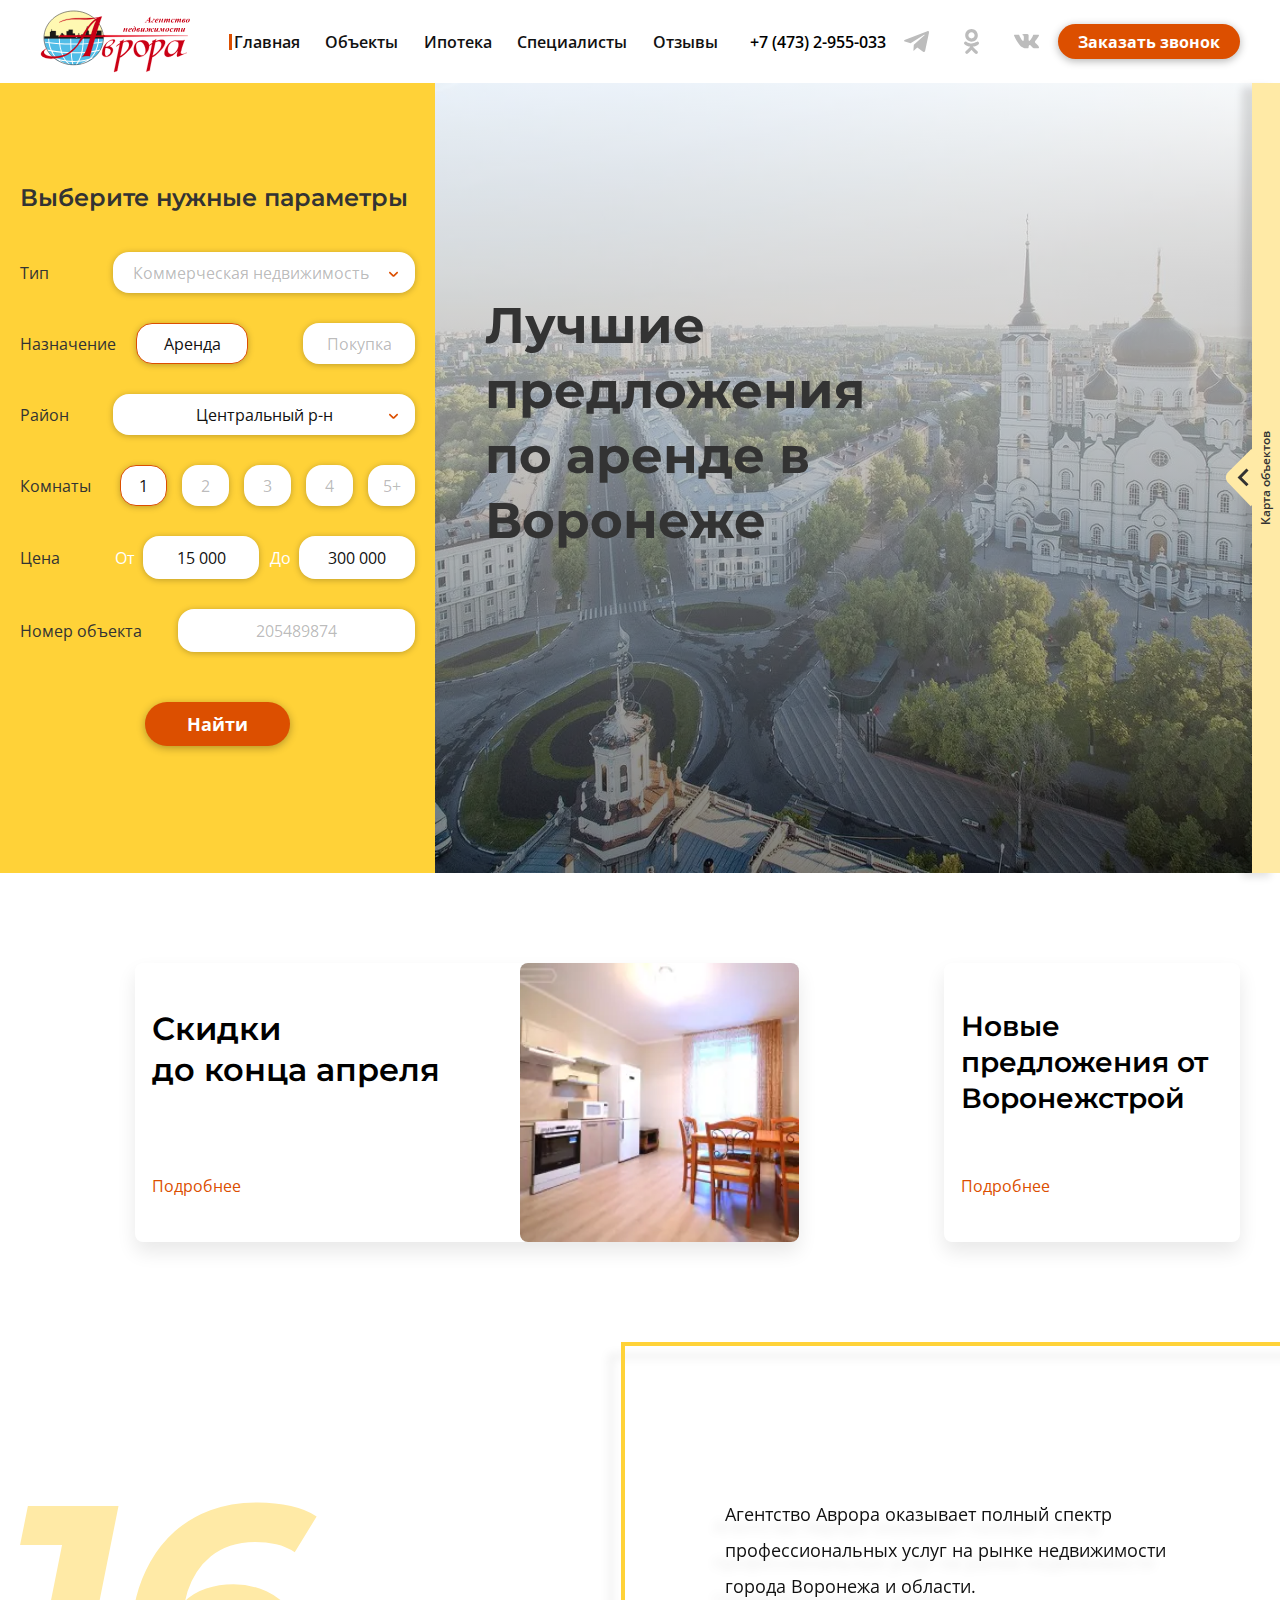
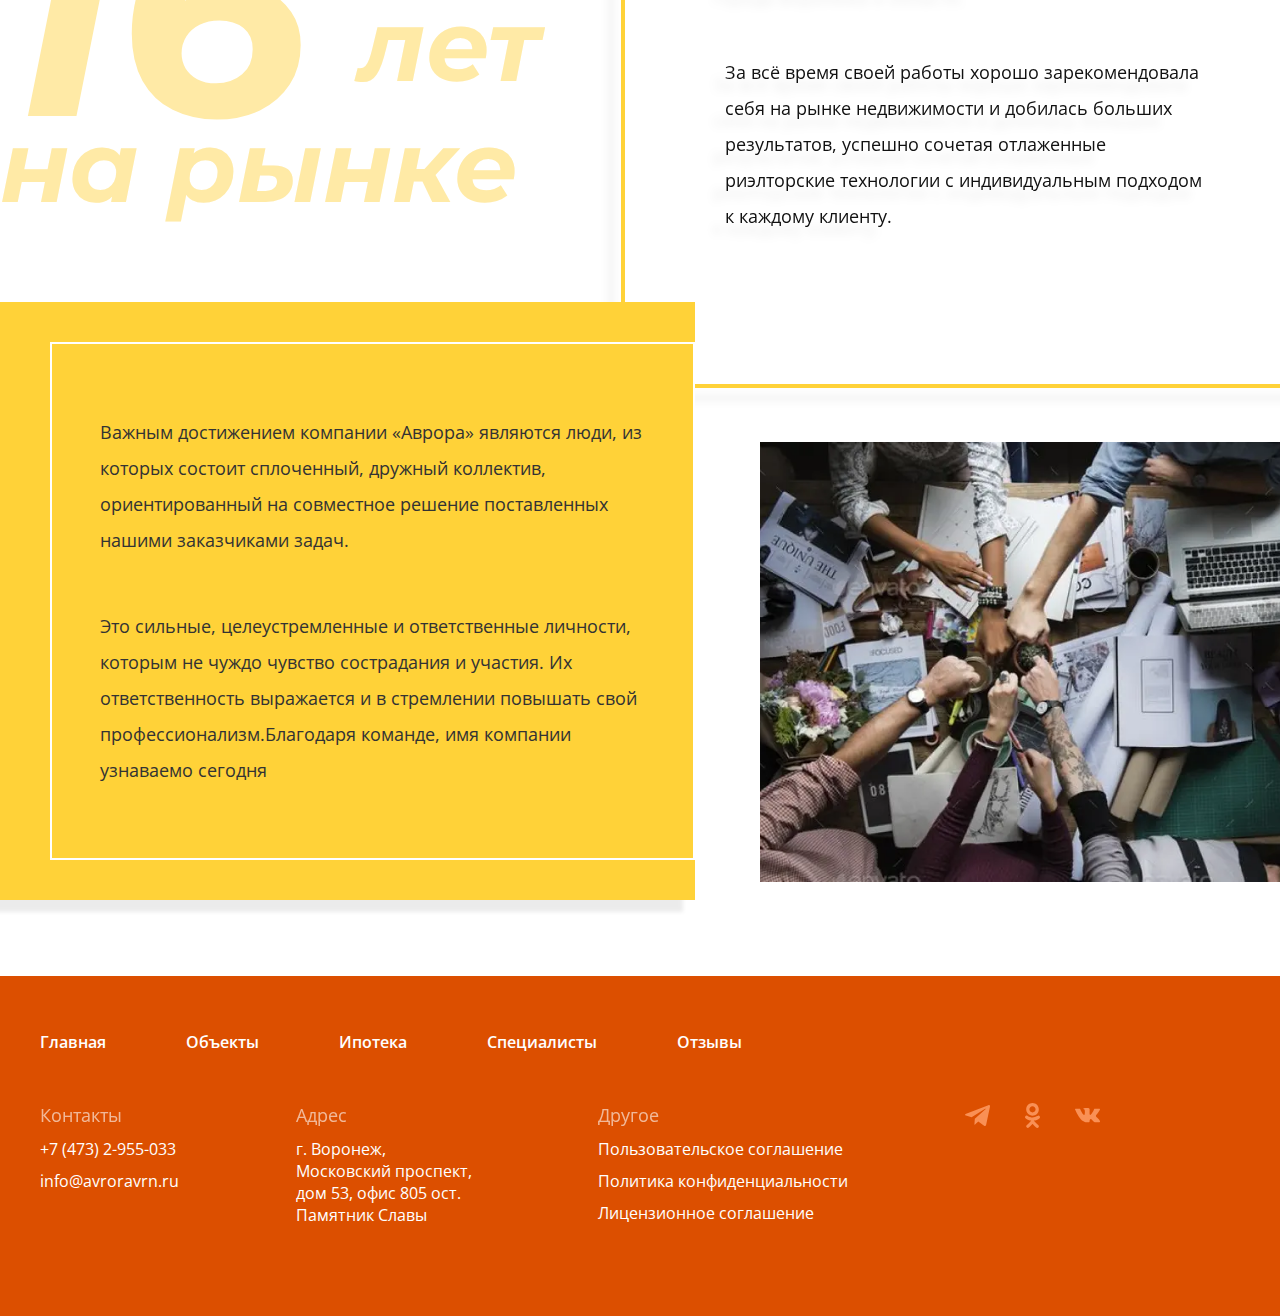
==== commit 018af6fc: "fix scroll" ====
--- a/index.html
+++ b/index.html
@@ -4,7 +4,7 @@
     <meta charset="UTF-8">
     <meta http-equiv="X-UA-Compatible" content="IE=edge">
     <meta name="viewport" content="width=device-width, initial-scale=1.0">
-    <link rel="stylesheet" href="css/style.min.css">
+    <link rel="stylesheet" href="css/style.min.css?_v=20221031201527">
     <title>Главная</title>
 </head>
 <body>
@@ -42,7 +42,7 @@
                         </a>
                         <a href="#">
                             <svg width="25" height="15" viewBox="0 0 25 15" fill="none" xmlns="http://www.w3.org/2000/svg">
-                                <path fill-rule="evenodd" clip-rule="evenodd" d="M12.2315 14.2024H13.7259C13.7259 14.2024 14.1773 14.1528 14.4077 13.9044C14.6198 13.6763 14.613 13.248 14.613 13.248C14.613 13.248 14.5838 11.2429 15.5145 10.9476C16.4318 10.6568 17.6099 12.8856 18.8585 13.7425C19.8027 14.3911 20.5202 14.2489 20.5202 14.2489L23.8588 14.2024C23.8588 14.2024 25.6053 14.0948 24.7772 12.7216C24.7093 12.6093 24.2949 11.7058 22.2948 9.84935C20.2015 7.90633 20.4818 8.22061 23.0035 4.85961C24.5392 2.81273 25.1532 1.56309 24.9614 1.02787C24.7785 0.518099 23.649 0.652838 23.649 0.652838L19.8899 0.676256C19.8899 0.676256 19.6113 0.638244 19.4046 0.761782C19.2026 0.882945 19.0726 1.16532 19.0726 1.16532C19.0726 1.16532 18.4777 2.74926 17.6842 4.09631C16.0103 6.93872 15.341 7.08874 15.0675 6.91225C14.4311 6.50091 14.59 5.25975 14.59 4.37801C14.59 1.6235 15.0077 0.474997 13.7764 0.177689C13.3678 0.0789261 13.0671 0.0137628 12.0221 0.00324163C10.6808 -0.0106735 9.54557 0.00731388 8.90276 0.32227C8.47512 0.531675 8.14523 0.998339 8.34615 1.02515C8.59459 1.05841 9.1573 1.17686 9.45563 1.58311C9.84084 2.10713 9.82726 3.28415 9.82726 3.28415C9.82726 3.28415 10.0485 6.5267 9.31037 6.92956C8.80366 7.20582 8.10858 6.64176 6.61627 4.06305C5.85162 2.74214 5.27431 1.28207 5.27431 1.28207C5.27431 1.28207 5.16299 1.0092 4.96445 0.863261C4.72348 0.686437 4.3868 0.630099 4.3868 0.630099L0.8147 0.653516C0.8147 0.653516 0.278461 0.66845 0.081613 0.901613C-0.0935135 1.10898 0.0676978 1.53797 0.0676978 1.53797C0.0676978 1.53797 2.86429 8.08078 6.03082 11.378C8.93432 14.4009 12.2315 14.2024 12.2315 14.2024Z" fill="#DC4F00"/>
+                                <path fill-rule="evenodd" clip-rule="evenodd" d="M12.2315 14.2024H13.7259C13.7259 14.2024 14.1773 14.1528 14.4077 13.9044C14.6198 13.6763 14.613 13.248 14.613 13.248C14.613 13.248 14.5838 11.2429 15.5145 10.9476C16.4318 10.6568 17.6099 12.8856 18.8585 13.7425C19.8027 14.3911 20.5202 14.2489 20.5202 14.2489L23.8588 14.2024C23.8588 14.2024 25.6053 14.0948 24.7772 12.7216C24.7093 12.6093 24.2949 11.7058 22.2948 9.84935C20.2015 7.90633 20.4818 8.22061 23.0035 4.85961C24.5392 2.81273 25.1532 1.56309 24.9614 1.02787C24.7785 0.518099 23.649 0.652838 23.649 0.652838L19.8899 0.676256C19.8899 0.676256 19.6113 0.638244 19.4046 0.761782C19.2026 0.882945 19.0726 1.16532 19.0726 1.16532C19.0726 1.16532 18.4777 2.74926 17.6842 4.09631C16.0103 6.93872 15.341 7.08874 15.0675 6.91225C14.4311 6.50091 14.59 5.25975 14.59 4.37801C14.59 1.6235 15.0077 0.474997 13.7764 0.177689C13.3678 0.0789261 13.0671 0.0137628 12.0221 0.00324163C10.6808 -0.0106735 9.54557 0.00731388 8.90276 0.32227C8.47512 0.531675 8.14523 0.998339 8.34615 1.02515C8.59459 1.05841 9.1573 1.17686 9.45563 1.58311C9.84084 2.10713 9.82726 3.28415 9.82726 3.28415C9.82726 3.28415 10.0485 6.5267 9.31037 6.92956C8.80366 7.20582 8.10858 6.64176 6.61627 4.06305C5.85162 2.74214 5.27431 1.28207 5.27431 1.28207C5.27431 1.28207 5.16299 1.0092 4.96445 0.863261C4.72348 0.686437 4.3868 0.630099 4.3868 0.630099L0.8147 0.653516C0.8147 0.653516 0.278461 0.66845 0.081613 0.901613C-0.0935135 1.10898 0.0676978 1.53797 0.0676978 1.53797C0.0676978 1.53797 2.86429 8.08078 6.03082 11.378C8.93432 14.4009 12.2315 14.2024 12.2315 14.2024Z" fill="#BCBCBC"/>
                             </svg>                                
                         </a>                                              
                     </div>
@@ -172,7 +172,7 @@
                     </svg>                        
                 </button>
                 <div class="banner__maps-map">
-                    <script type="text/javascript" charset="utf-8" async src="https://api-maps.yandex.ru/services/constructor/1.0/js/?um=constructor%3Ac8dc2c92f1dba99734b1f80973d73f886811c65c8958cc2fd1f0527dca138a16&amp;width=100%25&amp;height=100%25&amp;lang=ru_RU&amp;scroll=false"></script>
+                    <script type="text/javascript" charset="utf-8" async src="https://api-maps.yandex.ru/services/constructor/1.0/js/?um=constructor%3Ac8dc2c92f1dba99734b1f80973d73f886811c65c8958cc2fd1f0527dca138a16&amp;width=100%25&amp;height=100%25&amp;lang=ru_RU&amp;scroll=false&_v=20221031201527"></script>
                 </div>
             </div>
         </section>
@@ -185,7 +185,7 @@
                             <a href="#">Подробнее</a>
                         </div>
                         <div class="news__img-right">
-                            <picture><source srcset="img/2.webp" type="image/webp"><img src="img/2.png" alt="city"></picture>
+                            <picture><source srcset="img/2.webp" type="image/webp"><picture><source srcset="img/2.webp" type="image/webp"><img src="img/2.png" alt="city"></picture></picture>
                         </div>
                     </div>
                     <div class="news__card">
@@ -219,11 +219,11 @@
                         <p>Это сильные, целеустремленные и ответственные личности, которым не чуждо чувство сострадания и участия. Их ответственность выражается и в стремлении повышать свой профессионализм.Благодаря команде, имя компании узнаваемо сегодня</p>
                     </div>
                     <div class="desc__important-right desc__important-right_mobile">
-                        <picture><source srcset="img/3.webp" type="image/webp"><img src="img/3.jpg" alt="img"></picture>
+                        <picture><source srcset="img/3.webp" type="image/webp"><picture><source srcset="img/3.webp" type="image/webp"><img src="img/3.jpg" alt="img"></picture></picture>
                     </div>
                 </div>
                 <div class="desc__important-right">
-                    <picture><source srcset="img/3.webp" type="image/webp"><img src="img/3.jpg" alt="img"></picture>
+                    <picture><source srcset="img/3.webp" type="image/webp"><picture><source srcset="img/3.webp" type="image/webp"><img src="img/3.jpg" alt="img"></picture></picture>
                 </div>
             </div>
         </section>
@@ -269,7 +269,7 @@
                 </a>
                 <a href="#">
                     <svg width="25" height="15" viewBox="0 0 25 15" fill="none" xmlns="http://www.w3.org/2000/svg">
-                        <path fill-rule="evenodd" clip-rule="evenodd" d="M12.2315 14.2024H13.7259C13.7259 14.2024 14.1773 14.1528 14.4077 13.9044C14.6198 13.6763 14.613 13.248 14.613 13.248C14.613 13.248 14.5838 11.2429 15.5145 10.9476C16.4318 10.6568 17.6099 12.8856 18.8585 13.7425C19.8027 14.3911 20.5202 14.2489 20.5202 14.2489L23.8588 14.2024C23.8588 14.2024 25.6053 14.0948 24.7772 12.7216C24.7093 12.6093 24.2949 11.7058 22.2948 9.84935C20.2015 7.90633 20.4818 8.22061 23.0035 4.85961C24.5392 2.81273 25.1532 1.56309 24.9614 1.02787C24.7785 0.518099 23.649 0.652838 23.649 0.652838L19.8899 0.676256C19.8899 0.676256 19.6113 0.638244 19.4046 0.761782C19.2026 0.882945 19.0726 1.16532 19.0726 1.16532C19.0726 1.16532 18.4777 2.74926 17.6842 4.09631C16.0103 6.93872 15.341 7.08874 15.0675 6.91225C14.4311 6.50091 14.59 5.25975 14.59 4.37801C14.59 1.6235 15.0077 0.474997 13.7764 0.177689C13.3678 0.0789261 13.0671 0.0137628 12.0221 0.00324163C10.6808 -0.0106735 9.54557 0.00731388 8.90276 0.32227C8.47512 0.531675 8.14523 0.998339 8.34615 1.02515C8.59459 1.05841 9.1573 1.17686 9.45563 1.58311C9.84084 2.10713 9.82726 3.28415 9.82726 3.28415C9.82726 3.28415 10.0485 6.5267 9.31037 6.92956C8.80366 7.20582 8.10858 6.64176 6.61627 4.06305C5.85162 2.74214 5.27431 1.28207 5.27431 1.28207C5.27431 1.28207 5.16299 1.0092 4.96445 0.863261C4.72348 0.686437 4.3868 0.630099 4.3868 0.630099L0.8147 0.653516C0.8147 0.653516 0.278461 0.66845 0.081613 0.901613C-0.0935135 1.10898 0.0676978 1.53797 0.0676978 1.53797C0.0676978 1.53797 2.86429 8.08078 6.03082 11.378C8.93432 14.4009 12.2315 14.2024 12.2315 14.2024Z" fill="#FFD238"/>
+                        <path fill-rule="evenodd" clip-rule="evenodd" d="M12.2315 14.2024H13.7259C13.7259 14.2024 14.1773 14.1528 14.4077 13.9044C14.6198 13.6763 14.613 13.248 14.613 13.248C14.613 13.248 14.5838 11.2429 15.5145 10.9476C16.4318 10.6568 17.6099 12.8856 18.8585 13.7425C19.8027 14.3911 20.5202 14.2489 20.5202 14.2489L23.8588 14.2024C23.8588 14.2024 25.6053 14.0948 24.7772 12.7216C24.7093 12.6093 24.2949 11.7058 22.2948 9.84935C20.2015 7.90633 20.4818 8.22061 23.0035 4.85961C24.5392 2.81273 25.1532 1.56309 24.9614 1.02787C24.7785 0.518099 23.649 0.652838 23.649 0.652838L19.8899 0.676256C19.8899 0.676256 19.6113 0.638244 19.4046 0.761782C19.2026 0.882945 19.0726 1.16532 19.0726 1.16532C19.0726 1.16532 18.4777 2.74926 17.6842 4.09631C16.0103 6.93872 15.341 7.08874 15.0675 6.91225C14.4311 6.50091 14.59 5.25975 14.59 4.37801C14.59 1.6235 15.0077 0.474997 13.7764 0.177689C13.3678 0.0789261 13.0671 0.0137628 12.0221 0.00324163C10.6808 -0.0106735 9.54557 0.00731388 8.90276 0.32227C8.47512 0.531675 8.14523 0.998339 8.34615 1.02515C8.59459 1.05841 9.1573 1.17686 9.45563 1.58311C9.84084 2.10713 9.82726 3.28415 9.82726 3.28415C9.82726 3.28415 10.0485 6.5267 9.31037 6.92956C8.80366 7.20582 8.10858 6.64176 6.61627 4.06305C5.85162 2.74214 5.27431 1.28207 5.27431 1.28207C5.27431 1.28207 5.16299 1.0092 4.96445 0.863261C4.72348 0.686437 4.3868 0.630099 4.3868 0.630099L0.8147 0.653516C0.8147 0.653516 0.278461 0.66845 0.081613 0.901613C-0.0935135 1.10898 0.0676978 1.53797 0.0676978 1.53797C0.0676978 1.53797 2.86429 8.08078 6.03082 11.378C8.93432 14.4009 12.2315 14.2024 12.2315 14.2024Z" fill="#F99055"/>
                     </svg>                        
                 </a>
             </div>
@@ -403,6 +403,6 @@
         </form>
     </div>
 </div>
-<script src="js/app.min.js"></script>
+<script src="js/app.min.js?_v=20221031201527"></script>
 </body>
 </html>
--- a/css/style.min.css
+++ b/css/style.min.css
@@ -1 +1 @@
-@font-face{font-family:Montserrat;src:url(../fonts/Montserrat-Regular.woff2) format("woff2"),url(../fonts/Montserrat-Regular.woff) format("woff");font-weight:400;font-style:normal;font-display:swap}@font-face{font-family:Montserrat;src:url(../fonts/Montserrat-SemiBold.woff2) format("woff2"),url(../fonts/Montserrat-SemiBold.woff) format("woff");font-weight:600;font-style:normal;font-display:swap}@font-face{font-family:Montserrat;src:url(../fonts/Montserrat-Bold.woff2) format("woff2"),url(../fonts/Montserrat-Bold.woff) format("woff");font-weight:700;font-style:normal;font-display:swap}@font-face{font-family:Montserrat;src:url(../fonts/Montserrat-ExtraBold.woff2) format("woff2"),url(../fonts/Montserrat-ExtraBold.woff) format("woff");font-weight:800;font-style:normal;font-display:swap}@font-face{font-family:Montserrat;src:url(../fonts/Montserrat-BoldItalic.woff2) format("woff2"),url(../fonts/Montserrat-BoldItalic.woff) format("woff");font-weight:700;font-style:italic;font-display:swap}@font-face{font-family:"Open Sans";src:url(../fonts/OpenSans-Regular.woff2) format("woff2"),url(../fonts/OpenSans-Regular.woff) format("woff");font-weight:400;font-style:normal;font-display:swap}@font-face{font-family:"Open Sans";src:url(../fonts/OpenSans-Bold.woff2) format("woff2"),url(../fonts/OpenSans-Bold.woff) format("woff");font-weight:700;font-style:normal;font-display:swap}@font-face{font-family:"Open Sans";src:url(../fonts/OpenSans-SemiBold.woff2) format("woff2"),url(../fonts/OpenSans-SemiBold.woff) format("woff");font-weight:600;font-style:normal;font-display:swap}:active,:focus,:focus-visible,:focus-within,:hover,:target,:visited{outline:0!important}a,abbr,acronym,address,applet,article,aside,audio,b,big,blockquote,body,canvas,caption,center,cite,code,dd,del,details,dfn,div,dl,dt,em,embed,fieldset,figcaption,figure,footer,form,h1,h2,h3,h4,h5,h6,header,hgroup,html,i,iframe,img,ins,kbd,label,legend,li,mark,menu,nav,object,ol,output,p,pre,q,ruby,s,samp,section,small,span,strike,strong,sub,summary,sup,table,tbody,td,tfoot,th,thead,time,tr,tt,u,ul,var,video{margin:0;padding:0;border:0;font:inherit;vertical-align:baseline;outline:0}a{text-decoration:none}a:hover{text-decoration:none}body{font-family:"Open Sans",sans-serif;font-weight:400;position:relative;overflow-x:hidden}ol,ul{list-style:none}button,label{cursor:pointer}.container{max-width:1790px;padding:0 15px;box-sizing:border-box;width:100%;margin:0 auto}.filter{max-width:518px;box-sizing:border-box;padding:190px 60px 0 60px;background:#ffd238;height:942px;opacity:0;visibility:hidden;transition:opacity .6s,visibility 0s .6s;display:none;z-index:5;position:absolute;top:130px;left:0;right:0;width:100%;bottom:0;height:790px}.filter__wrapper{position:relative}.filter__close{position:absolute;right:0;top:-50px}.filter__title{font-family:Montserrat,sans-serif;font-style:normal;font-weight:600;font-size:24px;line-height:29px;color:#333;margin-bottom:40px}.filter__form{display:flex;flex-direction:column;width:100%}.filter__type{display:flex;align-items:center;justify-content:space-between;margin-bottom:35px}.filter__label{font-size:16px;line-height:22px;color:#333}.filter__accordion{position:relative;max-width:328px;width:100%}.filter__accordion-link{background:#fff;box-shadow:0 1px 6px rgba(0,0,0,.25);border-radius:16px;display:flex;align-items:center;justify-content:space-between;gap:12px;height:41px;padding:0 20px;position:relative;z-index:1}.filter__accordion-link p{font-size:18px;line-height:25px;color:rgba(17,17,17,.3)}.filter__accordion-link svg{width:9px;max-height:15px;min-height:15px;display:flex;flex-shrink:0;position:absolute;top:14.74px;right:17.5px}.filter__accordion-link_active p{color:#111}.filter__accordion-link_bottom{justify-content:center}.filter__accordion-link_bottom p{color:#111}.filter__accordion-content{padding-top:15px;position:absolute;width:100%;top:70%;display:none;flex-direction:column;background:#fff;padding-left:20px;box-sizing:border-box}.filter__accordion-content a{display:flex;padding:10px 0;font-size:18px;line-height:25px;color:#111}.filter__accordion-content a:last-of-type{padding-bottom:20px}.filter__accordion-content_active{display:flex;z-index:2}.filter__accordion-content_bottom{align-items:center;padding-left:0}.filter__purpose{display:flex;align-items:center;gap:35px;margin-bottom:35px}.filter__purpose-inputs{width:100%;display:flex;align-items:center;justify-content:space-between}.filter__purpose-inputs label{display:flex;background:#fff;box-shadow:0 1px 6px rgba(0,0,0,.25);border-radius:16px;align-items:center;justify-content:center;width:112px;height:41px;font-size:18px;line-height:25px;text-align:center;color:rgba(17,17,17,.3);box-sizing:border-box;border:1px solid transparent}.filter__purpose-inputs input{display:none}.filter__purpose-inputs input:checked+label{border:1px solid #dc4f00;color:#111}.filter__location{display:flex;align-items:center;justify-content:space-between;margin-bottom:35px}.filter__rooms{display:flex;align-items:center;justify-content:space-between;margin-bottom:35px}.filter__rooms-inputs{max-width:319px;width:100%;display:flex;align-items:center;justify-content:space-between}.filter__rooms-inputs label{display:flex;background:#fff;box-shadow:0 1px 6px rgba(0,0,0,.25);border-radius:16px;align-items:center;justify-content:center;width:51px;height:41px;font-size:18px;line-height:25px;text-align:center;color:rgba(17,17,17,.3);box-sizing:border-box;border:1px solid transparent}.filter__rooms-inputs input{display:none}.filter__rooms-inputs input:checked+label{border:1px solid #dc4f00;color:#111}.filter__price{display:flex;align-items:center;justify-content:space-between;margin-bottom:35px}.filter__price-inputs{display:flex;align-items:center;justify-content:space-between;max-width:318px;width:100%}.filter__price-inputs div{display:flex;align-items:center;gap:8px}.filter__price-inputs div p{font-size:16px;line-height:22px;text-align:right;color:rgba(255,255,255,.3)}.filter__price-inputs div input{background:#fff;box-shadow:0 1px 6px rgba(0,0,0,.25);border-radius:16px;border:none;display:flex;align-items:center;justify-content:center;width:112px;height:41px;text-align:center;font-size:18px;line-height:25px;text-align:center;color:#111;font-family:"Open Sans",sans-serif;font-style:normal}.filter__price-inputs div input::-moz-placeholder{font-size:18px;line-height:25px;text-align:center;color:#111;font-family:"Open Sans",sans-serif;font-style:normal}.filter__price-inputs div input::placeholder{font-size:18px;line-height:25px;text-align:center;color:#111;font-family:"Open Sans",sans-serif;font-style:normal}.filter__price-inputs div input::-webkit-inner-spin-button,.filter__price-inputs div input::-webkit-outer-spin-button{-webkit-appearance:none;margin:0}.filter__number{display:flex;align-items:center;justify-content:space-between;margin-bottom:40px}.filter__number input{background:#fff;box-shadow:0 1px 6px rgba(0,0,0,.25);border-radius:16px;border:none;display:flex;align-items:center;justify-content:center;max-width:263px;width:100%;height:41px;text-align:center;font-size:18px;line-height:25px;text-align:center;color:#111;font-family:"Open Sans",sans-serif;font-style:normal}.filter__number input::-moz-placeholder{font-size:18px;line-height:25px;text-align:center;color:rgba(17,17,17,.3);font-family:"Open Sans",sans-serif;font-style:normal}.filter__number input::placeholder{font-size:18px;line-height:25px;text-align:center;color:rgba(17,17,17,.3);font-family:"Open Sans",sans-serif;font-style:normal}.filter__number input::-webkit-inner-spin-button,.filter__number input::-webkit-outer-spin-button{-webkit-appearance:none;margin:0}.filter__button{border:none;display:flex;align-items:center;justify-content:center;background:#dc4f00;box-shadow:0 2px 9px rgba(0,0,0,.3);border-radius:55px;max-width:145px;width:100%;height:44px;font-family:"Open Sans",sans-serif;font-style:normal;font-weight:700;font-size:18px;line-height:25px;color:#fff;margin:0 auto}.filter_active{opacity:1;transition:opacity .6s,visibility 0s;visibility:visible}.breadcrumb{display:flex;align-items:center;list-style-type:none;margin-bottom:35px;margin-left:20px}.breadcrumb li:not(:last-of-type){margin-right:5px}.breadcrumb li a{font-family:Montserrat,sans-serif;font-style:normal;font-weight:400;font-size:12px;line-height:15px;color:#ffd238;text-decoration:none}.breadcrumb li a:hover{text-decoration:none;color:#ffd238}.breadcrumb li span{font-family:Montserrat,sans-serif;font-style:normal;font-weight:400;font-size:12px;line-height:15px;color:#ffd238}.breadcrumb li svg{display:flex;flex-shrink:0;width:4px;height:7px}.header{padding:10px 0;background:#fff;box-shadow:0 4px 4px rgba(0,0,0,.25)}.header__wrapper{margin-left:85px;display:flex;align-items:center;justify-content:space-between}.header__logo{display:flex;max-width:154px;width:100%;margin-right:75px;height:63px}.header__logo img{width:100%;height:100%;-o-object-fit:cover;object-fit:cover}.header__right{max-width:1500px;width:100%;display:flex;align-items:center;justify-content:space-between}.header__list{display:flex;align-items:center;max-width:630px;width:100%;justify-content:space-between}.header__list li a{font-weight:600;font-size:16px;line-height:16px;color:#111;padding:0 2px;display:flex;height:-moz-max-content;height:max-content}.header__list .active{border-left:3px solid #dc4f00}.header__top{max-width:560px;width:100%;display:flex;align-items:center;justify-content:space-between}.header__number{font-weight:600;font-size:16px;line-height:22px;color:#000}.header__social{display:flex;align-items:center;gap:30px}.header__social a{display:flex;width:25px;height:25px;align-items:center;justify-content:center;flex-shrink:0}.header__button{background:#dc4f00;box-shadow:0 2px 9px rgba(0,0,0,.3);border-radius:55px;border:none;display:flex;align-items:center;justify-content:center;font-family:"Open Sans",sans-serif;font-style:normal;font-weight:700;font-size:16px;line-height:16px;color:#fff;padding:0 20px;height:35px}.header__burger{display:none}.header__menu{position:absolute;top:0;left:0;right:0;width:100%;bottom:0;height:100%;background:#fff;opacity:0;visibility:hidden;transition:opacity .6s,visibility 0s .6s;display:none;z-index:5}.header__menu-top{display:flex;align-items:center;justify-content:space-between;height:72px;position:relative;margin-bottom:60px}.header__menu-logo{position:absolute;left:50%;top:50%;transform:translate(-50%,-50%);max-width:138px;height:56px}.header__menu-logo img{width:100%;height:100%;-o-object-fit:cover;object-fit:cover}.header__menu-close{border:none;background:0 0;display:flex;align-items:center;justify-content:center;width:45px;height:45px;margin-left:auto}.header__menu-link{display:flex;font-family:Montserrat,sans-serif;font-style:normal;font-weight:700;font-size:45px;line-height:55px;color:#666}.header__menu-link:not(:last-of-type){margin-bottom:5px}.header__menu-link_active{color:#dc4f00}.header__menu_active{opacity:1;transition:opacity .6s,visibility 0s;visibility:visible}.banner{position:relative;display:flex}.banner__filter{max-width:518px;width:100%;box-sizing:border-box;padding:190px 60px 0 60px;background:#ffd238;height:942px}.banner__filter-title{font-family:Montserrat,sans-serif;font-style:normal;font-weight:600;font-size:24px;line-height:29px;color:#333;margin-bottom:40px}.banner__filter_modal{position:absolute;top:72px;left:0;right:0;width:100%;bottom:0;height:100%;background:#fff;opacity:0;visibility:hidden;transition:opacity .6s,visibility 0s .6s;display:none;z-index:5}.banner__form{display:flex;flex-direction:column;width:100%}.banner__type{display:flex;align-items:center;justify-content:space-between;margin-bottom:35px}.banner__label{font-size:16px;line-height:22px;color:#333}.banner__accordion{position:relative;max-width:328px;width:100%}.banner__accordion-link{background:#fff;box-shadow:0 1px 6px rgba(0,0,0,.25);border-radius:16px;display:flex;align-items:center;justify-content:space-between;gap:12px;height:41px;padding:0 20px;position:relative;z-index:1}.banner__accordion-link p{font-size:18px;line-height:25px;color:rgba(17,17,17,.3)}.banner__accordion-link svg{width:9px;max-height:15px;min-height:15px;display:flex;flex-shrink:0;position:absolute;top:14.74px;right:17.5px}.banner__accordion-link_active p{color:#111}.banner__accordion-link_bottom{justify-content:center}.banner__accordion-link_bottom p{color:#111}.banner__accordion-content{padding-top:15px;position:absolute;width:100%;top:70%;display:none;flex-direction:column;background:#fff;padding-left:20px;box-sizing:border-box}.banner__accordion-content a{display:flex;padding:10px 0;font-size:18px;line-height:25px;color:#111}.banner__accordion-content a:last-of-type{padding-bottom:20px}.banner__accordion-content_active{display:flex;z-index:2}.banner__accordion-content_bottom{align-items:center;padding-left:0}.banner__purpose{display:flex;align-items:center;gap:35px;margin-bottom:35px}.banner__purpose-inputs{width:100%;display:flex;align-items:center;justify-content:space-between}.banner__purpose-inputs label{display:flex;background:#fff;box-shadow:0 1px 6px rgba(0,0,0,.25);border-radius:16px;align-items:center;justify-content:center;width:112px;height:41px;font-size:18px;line-height:25px;text-align:center;color:rgba(17,17,17,.3);box-sizing:border-box;border:1px solid transparent}.banner__purpose-inputs input{display:none}.banner__purpose-inputs input:checked+label{border:1px solid #dc4f00;color:#111}.banner__location{display:flex;align-items:center;justify-content:space-between;margin-bottom:35px}.banner__rooms{display:flex;align-items:center;justify-content:space-between;margin-bottom:35px}.banner__rooms-inputs{max-width:319px;width:100%;display:flex;align-items:center;justify-content:space-between}.banner__rooms-inputs label{display:flex;background:#fff;box-shadow:0 1px 6px rgba(0,0,0,.25);border-radius:16px;align-items:center;justify-content:center;width:51px;height:41px;font-size:18px;line-height:25px;text-align:center;color:rgba(17,17,17,.3);box-sizing:border-box;border:1px solid transparent}.banner__rooms-inputs input{display:none}.banner__rooms-inputs input:checked+label{border:1px solid #dc4f00;color:#111}.banner__price{display:flex;align-items:center;justify-content:space-between;margin-bottom:35px}.banner__price-inputs{display:flex;align-items:center;justify-content:space-between;max-width:318px;width:100%}.banner__price-inputs div{display:flex;align-items:center;gap:8px}.banner__price-inputs div p{font-size:16px;line-height:22px;text-align:right;color:rgba(255,255,255,.3)}.banner__price-inputs div input{background:#fff;box-shadow:0 1px 6px rgba(0,0,0,.25);border-radius:16px;border:none;display:flex;align-items:center;justify-content:center;width:112px;height:41px;text-align:center;font-size:18px;line-height:25px;text-align:center;color:#111;font-family:"Open Sans",sans-serif;font-style:normal}.banner__price-inputs div input::-moz-placeholder{font-size:18px;line-height:25px;text-align:center;color:#111;font-family:"Open Sans",sans-serif;font-style:normal}.banner__price-inputs div input::placeholder{font-size:18px;line-height:25px;text-align:center;color:#111;font-family:"Open Sans",sans-serif;font-style:normal}.banner__price-inputs div input::-webkit-inner-spin-button,.banner__price-inputs div input::-webkit-outer-spin-button{-webkit-appearance:none;margin:0}.banner__number{display:flex;align-items:center;justify-content:space-between;margin-bottom:40px}.banner__number input{background:#fff;box-shadow:0 1px 6px rgba(0,0,0,.25);border-radius:16px;border:none;display:flex;align-items:center;justify-content:center;max-width:263px;width:100%;height:41px;text-align:center;font-size:18px;line-height:25px;text-align:center;color:#111;font-family:"Open Sans",sans-serif;font-style:normal}.banner__number input::-moz-placeholder{font-size:18px;line-height:25px;text-align:center;color:rgba(17,17,17,.3);font-family:"Open Sans",sans-serif;font-style:normal}.banner__number input::placeholder{font-size:18px;line-height:25px;text-align:center;color:rgba(17,17,17,.3);font-family:"Open Sans",sans-serif;font-style:normal}.banner__number input::-webkit-inner-spin-button,.banner__number input::-webkit-outer-spin-button{-webkit-appearance:none;margin:0}.banner__button{border:none;display:flex;align-items:center;justify-content:center;background:#dc4f00;box-shadow:0 2px 9px rgba(0,0,0,.3);border-radius:55px;max-width:145px;width:100%;height:44px;font-family:"Open Sans",sans-serif;font-style:normal;font-weight:700;font-size:18px;line-height:25px;color:#fff;margin:0 auto}.no-webp .banner__bg{background:linear-gradient(rgba(255,255,255,.8),rgba(0,0,0,.5)),url(../img/1.jpg) center/cover no-repeat}.banner__bg{padding:225px 0 0 70px;box-sizing:border-box;height:942px;width:100%}.banner__title{font-family:Montserrat,sans-serif;font-style:normal;font-weight:700;font-size:55px;line-height:130%;color:#333}.banner__maps{height:942px;position:absolute;right:-569px;top:0;display:flex;min-width:597px;transition:.6s all}.banner__maps-button{background:#ffeaa6;box-shadow:-10px 4px 8px rgba(0,0,0,.12);height:100%;width:28px;border:none;display:flex;align-items:center;justify-content:center;position:relative;padding:0}.banner__maps-button p{font-family:"Open Sans",sans-serif;font-style:normal;font-weight:600;font-size:12px;line-height:16px;color:#333;transform:rotate(-90deg);position:relative;z-index:2;white-space:nowrap}.banner__maps-button-arrow{display:flex;flex-shrink:0;position:absolute;top:50%;left:-29px;transform:translate(0,-50%);width:57px;z-index:1}.banner__maps-button-arrow_active{left:0;transform:translate(0,-50%) rotate(180deg)}.banner__maps-map{width:100%}.banner__maps_active{right:0;transition:.6s all;left:518px}.banner__mapss{height:942px;position:absolute;right:-569px;top:0;display:flex;min-width:597px;transition:.6s all}.banner__mapss-button{background:#ffeaa6;box-shadow:-10px 4px 8px rgba(0,0,0,.12);height:100%;width:28px;border:none;display:flex;align-items:center;justify-content:center;position:relative;padding:0}.banner__mapss-button p{font-family:"Open Sans",sans-serif;font-style:normal;font-weight:600;font-size:12px;line-height:16px;color:#333;transform:rotate(-90deg);position:relative;z-index:2;white-space:nowrap}.banner__mapss-button-arrow{display:flex;flex-shrink:0;position:absolute;top:50%;left:-29px;transform:translate(0,-50%);width:57px;z-index:1}.banner__mapss-button-arrow_active{left:0;transform:translate(0,-50%) rotate(180deg)}.banner__mapss-map{width:100%}.banner__mapss_active{right:0;transition:.6s all;left:518px}.banner__cards{padding:50px 145px;width:100%}.banner__cards-title{font-family:Montserrat,sans-serif;font-style:normal;font-weight:600;font-size:55px;line-height:67px;color:#f99055;margin-bottom:45px}.banner__cards-title a{display:none}.banner__card{max-width:758px;width:100%;background:#fff;box-shadow:0 10px 19px rgba(0,0,0,.14);border-radius:8px;display:flex}.banner__card:not(:last-of-type){margin-bottom:30px}.banner__card-img{max-width:325px;width:100%;min-height:100%;border-radius:8px;overflow:hidden}.banner__card-img img{width:100%;height:100%;-o-object-fit:cover;object-fit:cover}.banner__card-desc{padding:15px 25px 20px 25px}.banner__card-name{font-weight:600;font-size:18px;line-height:25px;color:#111;margin-bottom:20px}.banner__card-street{font-size:16px;line-height:22px;color:#333;margin-bottom:8px}.banner__card-price{font-size:16px;line-height:22px;color:#333;margin-bottom:8px}.banner__card-square{font-size:16px;line-height:22px;color:#333;margin-bottom:12px}.banner__card-contact{display:flex;gap:75px;margin-bottom:20px}.banner__card-contact a,.banner__card-contact p{font-size:16px;line-height:22px;color:#ffd238}.banner__card-button{background:#ffd238;box-shadow:0 2px 9px rgba(0,0,0,.3);border-radius:55px;width:135px;height:38px;display:flex;align-items:center;justify-content:center;font-family:"Open Sans",sans-serif;font-style:normal;font-weight:700;font-size:16px;line-height:22px;color:#fff;transition:.3s all;border:none}.banner__card-button:hover{background:#dc4f00}.news{padding:90px 0 100px 0}.news__wrapper{display:flex;gap:145px;justify-content:center;margin-left:95px}.news__img{background:#fff;box-shadow:0 10px 19px rgba(0,0,0,.09);border-radius:8px;display:flex;justify-content:space-between;max-width:667px;width:100%;box-sizing:border-box;height:279px}.news__img-left{padding:45px 17px;display:flex;flex-direction:column}.news__img-left p{font-family:Montserrat,sans-serif;font-style:normal;font-weight:600;font-size:32px;line-height:129.6%;color:#000}.news__img-left a{font-size:16px;line-height:129.6%;color:#dc4f00;display:flex;margin-top:auto}.news__img-right{max-width:279px;width:100%;height:279px;border-radius:8px;overflow:hidden}.news__img-right img{width:100%;height:100%;-o-object-fit:cover;object-fit:cover}.news__card{background:#fff;box-shadow:0 10px 19px rgba(0,0,0,.09);border-radius:8px;padding:45px 17px;max-width:296px;width:100%;height:279px;box-sizing:border-box;display:flex;flex-direction:column}.news__card p{font-family:Montserrat,sans-serif;font-style:normal;font-weight:600;font-size:28px;line-height:129.6%;color:#000}.news__card a{font-size:16px;line-height:129.6%;color:#dc4f00;margin-top:auto;display:flex}.desc{min-height:1315px;padding-bottom:145px;position:relative}.desc__market{position:absolute;right:-32px;display:flex;align-items:center;gap:80px}.desc__market-left{margin-top:-185px}.desc__market-left p{font-family:Montserrat,sans-serif;font-style:italic;font-weight:700;font-size:100px;line-height:129.6%;color:#ffeaa6;margin-top:-100px}.desc__market-left div{display:flex;gap:50px;align-items:center}.desc__market-left div p:first-of-type{font-family:Montserrat,sans-serif;font-style:italic;font-weight:700;font-size:300px;line-height:129.6%;color:#ffeaa6;margin-top:100px}.desc__market-left div p:last-of-type{font-family:Montserrat,sans-serif;font-style:italic;font-weight:700;font-size:100px;line-height:129.6%;color:#ffeaa6;margin-top:175px}.desc__market-right{border:4px solid #ffd238;filter:drop-shadow(-12px 12px 4px rgba(0, 0, 0, .08));padding:150px 250px 150px 130px;display:flex;flex-direction:column;gap:50px}.desc__market-right p{font-size:18px;line-height:36px;color:#111;max-width:575px}.desc__market-svg{display:none}.desc__important{position:absolute;left:0;top:560px;display:flex;gap:65px}.desc__important-left{background:#ffd238;box-shadow:-12px 12px 4px rgba(0,0,0,.08);padding:80px 0 80px 345px;height:-moz-max-content;height:max-content}.desc__important-left-text{border:2px solid #fff;padding:131px 35px 87px 48px;margin-left:auto;display:flex;flex-direction:column;gap:50px}.desc__important-left-text p{font-size:18px;line-height:36px;color:#333;max-width:647px}.desc__important-right{max-width:679px;width:100%;height:520px;margin-top:220px}.desc__important-right img{width:100%;height:100%;-o-object-fit:cover;object-fit:cover}.desc__important-right_mobile{display:none}.footer{padding:55px 0 90px 0;background:#dc4f00}.footer__top{display:flex;align-items:center;gap:80px;margin-bottom:50px;margin-left:245px}.footer__top li a{font-weight:600;font-size:16px;line-height:22px;color:#fff}.footer__wrapper{display:flex;gap:30px;max-width:1060px;width:100%;justify-content:space-between;margin-left:245px;flex-wrap:wrap}.footer__card{display:flex;flex-direction:column}.footer__card p{font-size:18px;line-height:25px;color:#fff;opacity:.6;margin-bottom:10px}.footer__card a{font-size:16px;line-height:22px;color:#fff;display:flex;max-width:265px}.footer__card a:not(:last-of-type){margin-bottom:10px}.footer__card span{font-size:16px;line-height:22px;color:#fff;display:flex;max-width:185px}.footer__social{display:flex;gap:30px}.footer__social a{display:flex;width:25px;height:25px;flex-shrink:0}.footer__social a svg{width:25px;height:25px;display:flex;flex-shrink:0}.help{padding:50px 0 130px 0}.help__container{max-width:1680px;width:100%;margin:0 auto}.help__title{font-family:Montserrat,sans-serif;font-style:normal;font-weight:600;font-size:55px;line-height:67px;color:#333;margin-bottom:100px;margin-left:90px}.help__grid{display:grid;grid-template-columns:repeat(3,1fr);margin-bottom:130px}.help__card{display:flex;padding:30px 50px;gap:5px}.help__card-number{font-family:Montserrat,sans-serif;font-style:normal;font-weight:800;font-size:150px;line-height:183px}.help__card-number_orange{color:rgba(51,51,51,.1)}.help__card-number_silver{color:rgba(0,0,0,.05)}.help__card-number_ortime{color:rgba(51,51,51,.1)}.help__card-number_silvtime{color:rgba(0,0,0,.05)}.help__card-wr{display:flex;flex-direction:column;margin-top:35px}.help__card-title{font-family:Montserrat,sans-serif;font-style:normal;font-weight:600;font-size:20px;line-height:24px;margin-bottom:12px}.help__card-title_orange{color:rgba(51,51,51,.8)}.help__card-title_silver{color:#333}.help__card-title_ortime{color:rgba(51,51,51,.8)}.help__card-title_silvtime{color:#333}.help__card-desc{font-size:16px;line-height:144.4%;max-width:390px}.help__card-desc_orange{color:#333}.help__card-desc_silver{color:#666}.help__card-desc_ortime{color:#333}.help__card-desc_silvtime{color:#666}.help__card_orange{background:#ffd238}.help__card_ortime{background:#ffd238}.help__specialists{margin-left:35px;display:flex;flex-direction:column}.help__specialists-title{font-weight:600;font-size:24px;line-height:33px;color:#111;margin-bottom:55px}.help__specialists-wr{display:flex;gap:80px;flex-wrap:wrap}.help__spec{display:flex;background:#fff;box-shadow:0 3px 19px rgba(0,0,0,.1);border-radius:5px;max-width:-moz-max-content;max-width:max-content}.help__spec-img{max-width:112px;width:100%;height:112px;border-radius:5px;overflow:hidden}.help__spec-img img{width:100%;height:100%;-o-object-fit:cover;object-fit:cover}.help__spec-desc{padding:20px 40px 20px 25px;box-sizing:border-box;display:flex;flex-direction:column}.help__spec-desc p{font-weight:600;font-size:18px;line-height:25px;color:#333;transition:.3s all}.help__spec-desc a{font-size:18px;line-height:25px;color:#333;display:flex;margin-top:auto;transition:.3s all}.help__spec:hover a,.help__spec:hover p{color:#dc4f00}.team{padding:50px 0 110px 0}.team__container{max-width:1495px;width:100%;margin:0 auto}.team__title{font-family:Montserrat,sans-serif;font-style:normal;font-weight:600;font-size:55px;line-height:67px;color:#ffd238;margin-bottom:100px}.team__grid{display:grid;grid-template-columns:repeat(4,1fr);-moz-column-gap:90px;column-gap:90px;row-gap:100px}.team__card{background:#fff;box-shadow:0 3px 19px rgba(0,0,0,.1);border-radius:5px;display:flex;flex-direction:column;position:relative}.team__card-img{height:335px;width:100%;margin-bottom:25px}.team__card-img img{width:100%;height:100%;-o-object-fit:cover;object-fit:cover}.team__card-wr{padding:0 15px 20px 15px}.team__card-name{font-weight:600;font-size:18px;line-height:25px;color:#333;margin-bottom:10px;transition:.3s all}.team__card-indicators{display:flex;width:100%;justify-content:space-between}.team__card-indicators div{display:flex;align-items:flex-end}.team__card-indicators div svg{display:flex;flex-shrink:0;transition:.3s all}.team__card-indicators div span{font-weight:600;font-size:16px;line-height:22px;color:#333;transition:.3s all}.team__card-hidden{display:none;position:absolute;padding:0 15px 20px 15px;box-sizing:border-box;top:99%;left:0;width:100%;background:#fff;flex-direction:column;box-shadow:0 10px 19px rgba(0,0,0,.1);border-radius:0 0 5px 5px}.team__card-hidden-link{color:#333;display:flex;margin-bottom:15px;transition:.3s all}.team__card-hidden-btn{display:flex;align-items:center;justify-content:center;width:100px;height:31px;background:#dc4f00;box-shadow:0 2px 9px rgba(0,0,0,.3);border-radius:55px;font-weight:700;font-size:14px;line-height:19px;color:#fff}.team__card:hover>.team__card-wr>.team__card-hidden{display:flex}.team__card:hover>.team__card-wr>.team__card-hidden>.team__card-hidden-link{color:#ffd238}.team__card:hover>.team__card-wr>.team__card-name{color:#ffd238}.team__card:hover>.team__card-wr>.team__card-indicators>div>svg path{fill:#ffd238}.team__card:hover>.team__card-wr>.team__card-indicators>div>span{color:#ffd238}.reviews{padding:50px 0 110px 0}.reviews .hidden{display:none}.reviews__container{max-width:1485px;width:100%;margin:0 auto}.reviews__title{font-family:Montserrat,sans-serif;font-style:normal;font-weight:600;font-size:55px;line-height:67px;color:#ffd238;margin-bottom:100px}.reviews__wrapper{display:flex}.reviews__wrapper:not(:last-of-type){margin-bottom:30px}.reviews__card{background:#fff;box-shadow:0 4px 11px rgba(0,0,0,.12);border-radius:15px;display:flex;flex-direction:column;padding:20px;box-sizing:border-box}.reviews__card:not(:last-of-type){margin-right:35px}.reviews__card-name{display:flex;gap:15px;margin-bottom:10px}.reviews__card-name img{max-width:50px;width:100%;height:50px;display:flex;flex-shrink:0;border-radius:100%}.reviews__card-name p{font-size:18px;line-height:25px;color:#111}.reviews__card-link{font-size:14px;line-height:144.4%;color:#ffd238;margin-bottom:15px}.reviews__card-desc{font-size:16px;line-height:144.4%;color:#333}.reviews__card_small{max-width:430px;width:100%}.reviews__card_big{max-width:490px;width:100%}.reviews__button{background:#dc4f00;box-shadow:0 2px 9px rgba(0,0,0,.3);border-radius:55px;display:flex;align-items:center;justify-content:center;border:none;font-family:"Open Sans";font-style:normal;font-weight:700;font-size:18px;line-height:25px;color:#fff;width:170px;height:47px;margin:50px auto 0}.single{padding:35px 0 95px 0}.single__container{max-width:1680px;width:100%;margin:0 auto;padding:0 15px;box-sizing:border-box}.single__wrapper{display:flex;gap:75px;margin-bottom:40px}.single__wrapper-left{max-width:700px;width:100%}.single .swiper-single{margin-bottom:15px}.single .swiper-single-thumb .swiper-slide div{background:#000}.single .swiper-single-thumb .swiper-slide div img{opacity:.7}.single .swiper-single-thumb .swiper-slide-thumb-active div img{opacity:1}.single__slide{max-width:665px;width:100%;margin:0 auto;height:530px;box-shadow:0 10px 19px rgba(0,0,0,.09);border-radius:8px;overflow:hidden}.single__slide img{width:100%;height:100%;-o-object-fit:cover;object-fit:cover}.single__pagination{display:none}.single__thumbs{width:100%;height:90px;border-radius:5px;overflow:hidden;cursor:pointer}.single__thumbs img{width:100%;height:100%;-o-object-fit:cover;object-fit:cover}.single__arrows{display:flex;align-items:center;gap:20px}.single__arrows button{border:none;background:0 0;display:flex;flex-shrink:0;width:12px;height:20px;padding:0}.single__arrows button svg{width:12px;height:20px;display:flex;flex-shrink:0}.single .swiper-button-disabled svg path{fill:#ddd}.single__title{font-size:32px;line-height:44px;color:#111;margin-bottom:30px}.single__title_top{display:none}.single__info{display:flex;gap:40px}.single__info:not(:last-of-type){margin-bottom:25px}.single__info:last-of-type{margin-bottom:35px}.single__info p{font-size:16px;line-height:22px;color:#666;width:75px}.single__info span{font-size:18px;line-height:25px;color:#333}.single__info-wr{display:flex;gap:35px}.single__info-wr div{display:flex;flex-direction:column;align-items:center}.single__info-wr div p{font-size:18px;line-height:25px;color:#666;text-align:center}.single__info-wr div span{font-weight:700;font-size:16px;line-height:22px;text-align:center;color:#333;text-align:center}.single__master{display:flex;background:#fff;box-shadow:0 3px 19px rgba(0,0,0,.1);border-radius:5px;margin-bottom:30px;max-width:370px;width:100%}.single__master-img{border-radius:5px;overflow:hidden;max-width:112px;width:100%;height:112px}.single__master-img img{width:100%;height:100%;-o-object-fit:cover;object-fit:cover}.single__master-contact{display:flex;flex-direction:column;justify-content:space-between;padding:25px}.single__master-contact p{font-weight:600;font-size:18px;line-height:25px;color:#ffd238}.single__master-contact a{font-size:16px;line-height:22px;color:#ffd238}.single__link{display:flex;height:38px;background:#dc4f00;box-shadow:0 2px 9px rgba(0,0,0,.3);border-radius:55px;align-items:center;justify-content:center;font-weight:700;font-size:16px;line-height:22px;color:#fff;max-width:135px;width:100%;margin-bottom:40px}.single__desc{font-size:16px;line-height:170%;color:#111;max-width:720px;width:100%}.single__desc_bottom{display:none}.single__map{height:350px}.single__like{padding:25px 20px 0 20px}.single__like-title{font-weight:600;font-size:24px;line-height:33px;color:#111;margin-bottom:35px}.single__like-wrapper{display:flex;flex-wrap:wrap}.single__like-card{background:#fff;box-shadow:0 10px 19px rgba(0,0,0,.09);border-radius:8px;max-width:260px;width:100%}.single__like-card:not(:last-of-type){margin-right:55px}.single__like-img{border-radius:8px;width:100%;height:180px;overflow:hidden;margin-bottom:25px;display:flex}.single__like-img img{width:100%;height:100%;-o-object-fit:cover;object-fit:cover}.single__like-name{font-weight:600;font-size:18px;line-height:25px;color:#ffd238;margin-bottom:8px;margin-left:10px;margin-right:10px}.single__like-street{font-size:16px;line-height:22px;color:#333;margin-bottom:8px;margin-left:10px;margin-right:10px}.single__like-price{font-size:16px;line-height:22px;color:#333;margin-bottom:8px;margin-left:10px;margin-right:10px}.single__like-square{font-size:16px;line-height:22px;color:#333;margin-bottom:15px;margin-left:10px;margin-right:10px}.rent{padding:50px 0 120px 0}.rent__container{max-width:1730px;width:100%;padding:0 15px;box-sizing:border-box;margin:0 auto}.rent__wrapper{display:flex;gap:60px;padding-left:20px;margin-bottom:25px}.rent__wrapper-left{max-width:380px;width:100%}.rent__img{width:100%;position:relative;height:485px}.rent__img img{position:absolute;top:0;right:0;max-width:350px;width:100%;box-shadow:8px 11px 13px rgba(0,0,0,.17);border-radius:5px;z-index:2}.rent__img div{position:absolute;bottom:0;left:0;background:#ffd238;max-width:350px;width:100%;height:470px;z-index:1}.rent__name{font-size:32px;line-height:44px;color:#111;margin-bottom:25px}.rent__name br{display:none}.rent__contact{display:flex;flex-direction:column;margin-bottom:50px}.rent__contact p{font-size:16px;line-height:22px;color:#666;margin-bottom:12px}.rent__contact div{display:flex;align-items:center;gap:60px}.rent__contact-number{font-size:18px;line-height:25px;color:#111;text-decoration:none}.rent__contact-number:hover{color:#111;text-decoration:none}.rent__contact-btn{background:#dc4f00;box-shadow:0 2px 9px rgba(0,0,0,.3);border-radius:55px;display:flex;align-items:center;justify-content:center;max-width:135px;width:100%;height:38px;font-weight:700;font-size:16px;line-height:22px;color:#fff}.rent__best{display:flex;flex-direction:column}.rent__best-title{font-weight:600;font-size:16px;line-height:22px;color:#333;margin-bottom:20px}.rent__best-card{background:#fff;box-shadow:0 4px 11px rgba(0,0,0,.12);border-radius:15px;padding:20px;box-sizing:border-box}.rent__best-card_big{max-width:495px;width:100%}.rent__best-card_small{max-width:430px;width:100%}.rent__best-top{display:flex;gap:15px;margin-bottom:25px}.rent__best-img{width:60px;height:60px;border-radius:100%;overflow:hidden}.rent__best-img img{width:100%;height:100%;-o-object-fit:cover;object-fit:cover}.rent__best-name{font-size:18px;line-height:25px;color:#111}.rent__best-bottom{font-size:16px;line-height:144.4%;color:#333}.rent__best_bottom{display:none}.rent__reviews{margin-bottom:60px}.rent__reviews-title{font-size:16px;line-height:22px;color:#666;margin-bottom:10px;margin-left:30px}.rent__reviews-next{border:none;background:0 0;display:none;flex-shrink:0;height:40px;width:40px}.rent__reviews-next svg{display:flex;flex-shrink:0}.rent__reviews-wr{display:none}.rent__reviews .swiper-slide{width:-moz-max-content!important;width:max-content!important}.rent__reviews .swiper-wrapper{height:250px}.rent__object-title{font-weight:600;font-size:24px;line-height:33px;color:#111;margin-bottom:35px}.rent__object-slider{display:flex;align-items:center;gap:120px}.rent__object-next{border:none;background:0 0;display:flex;flex-shrink:0;height:40px;width:40px;margin-top:-30px}.rent__object-next svg{display:flex;flex-shrink:0}.rent__object .swiper-wrapper{height:400px}.rent__card{background:#fff;box-shadow:0 10px 19px rgba(0,0,0,.09);border-radius:8px;display:flex;flex-direction:column;max-width:260px;width:100%}.rent__card-img{border-radius:8px;width:100%;height:180px;overflow:hidden;margin-bottom:25px;display:flex}.rent__card-img img{width:100%;height:100%;-o-object-fit:cover;object-fit:cover}.rent__card-wr{padding:0 10px 10px 10px}.rent__card-name{font-weight:600;font-size:18px;line-height:25px;color:#ffd238;margin-bottom:8px;margin-left:10px;margin-right:10px}.rent__card-street{font-size:16px;line-height:22px;color:#333;margin-bottom:8px;margin-left:10px;margin-right:10px}.rent__card-price{font-size:16px;line-height:22px;color:#333;margin-bottom:8px;margin-left:10px;margin-right:10px}.rent__card-square{font-size:16px;line-height:22px;color:#333;margin-bottom:15px;margin-left:10px;margin-right:10px}.rent__grid{display:none;grid-template-columns:repeat(2,1fr);-moz-column-gap:55px;column-gap:55px;row-gap:30px;max-width:575px;width:100%;margin:0 auto}@font-face{font-family:swiper-icons;src:url("data:application/font-woff;charset=utf-8;base64, [base64]//wADZ2x5ZgAAAywAAADMAAAD2MHtryVoZWFkAAABbAAAADAAAAA2E2+eoWhoZWEAAAGcAAAAHwAAACQC9gDzaG10eAAAAigAAAAZAAAArgJkABFsb2NhAAAC0AAAAFoAAABaFQAUGG1heHAAAAG8AAAAHwAAACAAcABAbmFtZQAAA/gAAAE5AAACXvFdBwlwb3N0AAAFNAAAAGIAAACE5s74hXjaY2BkYGAAYpf5Hu/j+W2+MnAzMYDAzaX6QjD6/4//Bxj5GA8AuRwMYGkAPywL13jaY2BkYGA88P8Agx4j+/8fQDYfA1AEBWgDAIB2BOoAeNpjYGRgYNBh4GdgYgABEMnIABJzYNADCQAACWgAsQB42mNgYfzCOIGBlYGB0YcxjYGBwR1Kf2WQZGhhYGBiYGVmgAFGBiQQkOaawtDAoMBQxXjg/wEGPcYDDA4wNUA2CCgwsAAAO4EL6gAAeNpj2M0gyAACqxgGNWBkZ2D4/wMA+xkDdgAAAHjaY2BgYGaAYBkGRgYQiAHyGMF8FgYHIM3DwMHABGQrMOgyWDLEM1T9/w8UBfEMgLzE////P/5//f/V/xv+r4eaAAeMbAxwIUYmIMHEgKYAYjUcsDAwsLKxc3BycfPw8jEQA/[base64]/uznmfPFBNODM2K7MTQ45YEAZqGP81AmGGcF3iPqOop0r1SPTaTbVkfUe4HXj97wYE+yNwWYxwWu4v1ugWHgo3S1XdZEVqWM7ET0cfnLGxWfkgR42o2PvWrDMBSFj/IHLaF0zKjRgdiVMwScNRAoWUoH78Y2icB/yIY09An6AH2Bdu/UB+yxopYshQiEvnvu0dURgDt8QeC8PDw7Fpji3fEA4z/PEJ6YOB5hKh4dj3EvXhxPqH/SKUY3rJ7srZ4FZnh1PMAtPhwP6fl2PMJMPDgeQ4rY8YT6Gzao0eAEA409DuggmTnFnOcSCiEiLMgxCiTI6Cq5DZUd3Qmp10vO0LaLTd2cjN4fOumlc7lUYbSQcZFkutRG7g6JKZKy0RmdLY680CDnEJ+UMkpFFe1RN7nxdVpXrC4aTtnaurOnYercZg2YVmLN/d/gczfEimrE/fs/bOuq29Zmn8tloORaXgZgGa78yO9/cnXm2BpaGvq25Dv9S4E9+5SIc9PqupJKhYFSSl47+Qcr1mYNAAAAeNptw0cKwkAAAMDZJA8Q7OUJvkLsPfZ6zFVERPy8qHh2YER+3i/BP83vIBLLySsoKimrqKqpa2hp6+jq6RsYGhmbmJqZSy0sraxtbO3sHRydnEMU4uR6yx7JJXveP7WrDycAAAAAAAH//wACeNpjYGRgYOABYhkgZgJCZgZNBkYGLQZtIJsFLMYAAAw3ALgAeNolizEKgDAQBCchRbC2sFER0YD6qVQiBCv/H9ezGI6Z5XBAw8CBK/m5iQQVauVbXLnOrMZv2oLdKFa8Pjuru2hJzGabmOSLzNMzvutpB3N42mNgZGBg4GKQYzBhYMxJLMlj4GBgAYow/P/PAJJhLM6sSoWKfWCAAwDAjgbRAAB42mNgYGBkAIIbCZo5IPrmUn0hGA0AO8EFTQAA") format("woff");font-weight:400;font-style:normal}:root{--swiper-theme-color:#007aff}.swiper{margin-left:auto;margin-right:auto;position:relative;overflow:hidden;list-style:none;padding:0;z-index:1}.swiper-vertical>.swiper-wrapper{flex-direction:column}.swiper-wrapper{position:relative;width:100%;height:100%;z-index:1;display:flex;transition-property:transform;box-sizing:content-box}.swiper-android .swiper-slide,.swiper-wrapper{transform:translate3d(0,0,0)}.swiper-pointer-events{touch-action:pan-y}.swiper-pointer-events.swiper-vertical{touch-action:pan-x}.swiper-slide{flex-shrink:0;width:100%;height:100%;position:relative;transition-property:transform}.swiper-slide-invisible-blank{visibility:hidden}.swiper-autoheight,.swiper-autoheight .swiper-slide{height:auto}.swiper-autoheight .swiper-wrapper{align-items:flex-start;transition-property:transform,height}.swiper-backface-hidden .swiper-slide{transform:translateZ(0);-webkit-backface-visibility:hidden;backface-visibility:hidden}.swiper-3d,.swiper-3d.swiper-css-mode .swiper-wrapper{perspective:1200px}.swiper-3d .swiper-cube-shadow,.swiper-3d .swiper-slide,.swiper-3d .swiper-slide-shadow,.swiper-3d .swiper-slide-shadow-bottom,.swiper-3d .swiper-slide-shadow-left,.swiper-3d .swiper-slide-shadow-right,.swiper-3d .swiper-slide-shadow-top,.swiper-3d .swiper-wrapper{transform-style:preserve-3d}.swiper-3d .swiper-slide-shadow,.swiper-3d .swiper-slide-shadow-bottom,.swiper-3d .swiper-slide-shadow-left,.swiper-3d .swiper-slide-shadow-right,.swiper-3d .swiper-slide-shadow-top{position:absolute;left:0;top:0;width:100%;height:100%;pointer-events:none;z-index:10}.swiper-3d .swiper-slide-shadow{background:rgba(0,0,0,.15)}.swiper-3d .swiper-slide-shadow-left{background-image:linear-gradient(to left,rgba(0,0,0,.5),rgba(0,0,0,0))}.swiper-3d .swiper-slide-shadow-right{background-image:linear-gradient(to right,rgba(0,0,0,.5),rgba(0,0,0,0))}.swiper-3d .swiper-slide-shadow-top{background-image:linear-gradient(to top,rgba(0,0,0,.5),rgba(0,0,0,0))}.swiper-3d .swiper-slide-shadow-bottom{background-image:linear-gradient(to bottom,rgba(0,0,0,.5),rgba(0,0,0,0))}.swiper-css-mode>.swiper-wrapper{overflow:auto;scrollbar-width:none;-ms-overflow-style:none}.swiper-css-mode>.swiper-wrapper::-webkit-scrollbar{display:none}.swiper-css-mode>.swiper-wrapper>.swiper-slide{scroll-snap-align:start start}.swiper-horizontal.swiper-css-mode>.swiper-wrapper{scroll-snap-type:x mandatory}.swiper-vertical.swiper-css-mode>.swiper-wrapper{scroll-snap-type:y mandatory}.swiper-centered>.swiper-wrapper::before{content:"";flex-shrink:0;order:9999}.swiper-centered.swiper-horizontal>.swiper-wrapper>.swiper-slide:first-child{-webkit-margin-start:var(--swiper-centered-offset-before);margin-inline-start:var(--swiper-centered-offset-before)}.swiper-centered.swiper-horizontal>.swiper-wrapper::before{height:100%;width:var(--swiper-centered-offset-after)}.swiper-centered.swiper-vertical>.swiper-wrapper>.swiper-slide:first-child{-webkit-margin-before:var(--swiper-centered-offset-before);margin-block-start:var(--swiper-centered-offset-before)}.swiper-centered.swiper-vertical>.swiper-wrapper::before{width:100%;height:var(--swiper-centered-offset-after)}.swiper-centered>.swiper-wrapper>.swiper-slide{scroll-snap-align:center center}@media (max-width:1820px){.container{max-width:1650px}}@media (max-width:1650px){.container{max-width:1450px}.header__wrapper{margin-left:0}.header__logo{margin-right:35px}.header__right{gap:30px}.banner__cards{padding:50px 70px}.desc{min-height:1370px;padding-bottom:145px}.desc__important-left{padding:80px 0 80px 145px}.desc__important-right_mobile{display:none}.team__container{padding:0 15px;box-sizing:border-box}.team__grid{-moz-column-gap:60px;column-gap:60px}.reviews__container{padding:0 15px;box-sizing:border-box}}@media (max-width:1600px){.rent__object-slider{gap:60px}}@media (max-width:1450px){.container{max-width:1230px}.filter{max-width:435px;padding:100px 20px 0 20px;height:790px}.filter__type{margin-bottom:30px}.filter__accordion{max-width:302px}.filter__accordion-link p{font-size:16px;line-height:22px}.filter__purpose{gap:20px;margin-bottom:30px}.filter__purpose-inputs{width:100%;display:flex;align-items:center;justify-content:space-between}.filter__purpose-inputs label{font-size:16px;line-height:22px}.filter__location{margin-bottom:30px}.filter__rooms{margin-bottom:30px}.filter__rooms-inputs{max-width:295px;width:100%;display:flex;align-items:center;justify-content:space-between}.filter__rooms-inputs label{width:47px;height:41px;font-size:16px;line-height:22px}.filter__price{margin-bottom:30px}.filter__price-inputs{display:flex;align-items:center;justify-content:space-between;max-width:300px;width:100%}.filter__price-inputs div input{font-size:16px;line-height:22px}.filter__price-inputs div input::-moz-placeholder{font-size:16px;line-height:22px}.filter__price-inputs div input::placeholder{font-size:16px;line-height:22px}.filter__number{margin-bottom:50px}.filter__number input{max-width:233px;font-size:16px;line-height:22px}.filter__number input::-moz-placeholder{font-size:16px;line-height:22px}.filter__number input::placeholder{font-size:16px;line-height:22px}.banner__cards{padding:50px 70px 50px 35px;box-sizing:border-box}.banner__card-contact{gap:30px}.banner__filter{max-width:435px;padding:100px 20px 0 20px;height:790px}.banner__bg{padding:210px 0 0 50px;height:790px}.banner__title{max-width:397px;font-size:50px;line-height:130%}.banner__title br{display:none}.banner__maps{height:790px}.banner__type{margin-bottom:30px}.banner__accordion{max-width:302px}.banner__accordion-link p{font-size:16px;line-height:22px}.banner__purpose{gap:20px;margin-bottom:30px}.banner__purpose-inputs{width:100%;display:flex;align-items:center;justify-content:space-between}.banner__purpose-inputs label{font-size:16px;line-height:22px}.banner__location{margin-bottom:30px}.banner__rooms{margin-bottom:30px}.banner__rooms-inputs{max-width:295px;width:100%;display:flex;align-items:center;justify-content:space-between}.banner__rooms-inputs label{width:47px;height:41px;font-size:16px;line-height:22px}.banner__price{margin-bottom:30px}.banner__price-inputs{display:flex;align-items:center;justify-content:space-between;max-width:300px;width:100%}.banner__price-inputs div input{font-size:16px;line-height:22px}.banner__price-inputs div input::-moz-placeholder{font-size:16px;line-height:22px}.banner__price-inputs div input::placeholder{font-size:16px;line-height:22px}.banner__number{margin-bottom:50px}.banner__number input{max-width:233px;font-size:16px;line-height:22px}.banner__number input::-moz-placeholder{font-size:16px;line-height:22px}.banner__number input::placeholder{font-size:16px;line-height:22px}.banner__maps_active{left:435px}.banner__mapss{height:790px}.banner__mapss_active{left:435px}.desc{min-height:1154px;padding-bottom:80px}.desc__market-right{padding:150px 100px}.desc__important-left{padding:40px 0 40px 50px}.desc__important-left-text{padding:70px 35px 70px 48px}.desc__important-right{margin-top:140px;max-width:520px;height:440px}.desc__important-right_mobile{display:none}.footer__top{margin-left:0}.footer__wrapper{margin-left:0}.team__grid{-moz-column-gap:20px;column-gap:20px}.reviews__title{margin-bottom:50px}}@media (max-width:1350px){.rent__object-slider{gap:30px}}@media (max-width:1230px){.container{max-width:1022px}.filter{display:block}.header{padding:25px 0}.header__right{flex-direction:column;align-items:flex-end}.header__list{order:2}.header__top{order:1}.banner__filter_objects{display:none}.banner__mapss_active{left:0}.banner__cards-title{max-width:758px;width:100%;display:flex;align-items:center;justify-content:space-between;margin:0 auto 45px}.banner__cards-title a{display:flex;flex-shrink:0}.banner__cards-title a svg{display:flex;flex-shrink:0}.banner__card{margin:0 auto}.banner__card:not(:last-of-type){margin-bottom:30px}.news{padding:60px 0 100px 0}.news__wrapper{gap:25px;margin-left:0;flex-wrap:wrap;justify-content:flex-start}.desc{min-height:1220px;padding-bottom:80px}.desc__market{background:#ffd238;box-shadow:-12px 12px 4px rgba(0,0,0,.08);padding:110px 0 190px 0;right:0;left:0;width:100%;gap:85px;justify-content:center}.desc__market-left{display:none}.desc__market-svg{display:flex;max-width:345px;height:212px}.desc__market-right{border:none;filter:none;padding:0}.desc__important-left{padding:100px 0 60px 0;width:700px}.desc__important-left-text{padding:35px}.desc__important-left-text p{max-width:500px}.desc__important-right{padding:70px 30px 190px 0;border-top:2px solid #ffd238;border-right:2px solid #ffd238;border-bottom:2px solid #ffd238;max-width:284px;height:571px;box-sizing:border-box;margin-top:125px;margin-left:-65px}.desc__important-right img{margin-left:-150px;width:405px;height:310px}.desc__important-right_mobile{display:none}.help__title{font-size:50px;line-height:61px;margin-bottom:45px}.help__grid{grid-template-columns:repeat(2,1fr);margin-bottom:90px}.help__card{padding:60px 30px}.help__card_ortime{background:0 0}.help__card-title_ortime{color:#333}.help__card-title_silvtime{color:rgba(51,51,51,.8)}.help__card-number_ortime{color:rgba(0,0,0,.05)}.help__card-number_silvtime{color:rgba(51,51,51,.1)}.help__card-desc_ortime{color:#666}.help__card-desc_silvtime{color:#333}.help__card_silvtime{background:#ffd238}.team{padding:40px 0 100px 0}.team__title{font-size:50px;line-height:61px;margin-bottom:40px;margin-left:80px}.team__card_hidden\@l{display:none}.team__grid{-moz-column-gap:35px;column-gap:35px;grid-template-columns:repeat(3,1fr)}.single__wrapper{gap:65px;margin-bottom:35px}.single__wrapper-left{max-width:420px}.single__slide{max-width:390px;height:310px}.single__thumbs{height:60px}.single__link{margin-bottom:0}.single__desc{display:none}.single__desc_bottom{display:flex;max-width:80%;margin-bottom:40px;margin-left:15px}.single .hidden\@l{display:none}.rent__object-slider{gap:15px}.rent__swiper-container{padding:0 15px;box-sizing:border-box;display:flex;align-items:center;gap:15px}.rent__reviews-next{display:flex}}@media (max-width:1022px){.container{max-width:798px}.filter{order:2;max-width:100%;padding:60px 70px 80px 70px;height:550px}.filter__close{top:0}.filter__title{margin-bottom:80px;text-align:center}.filter__button{grid-column:1/span 2;margin:0 auto}.filter__form{display:grid;grid-template-columns:repeat(2,1fr);-moz-column-gap:80px;column-gap:80px}.filter__type{order:1}.filter__location{order:2}.filter__purpose{order:3}.filter__rooms{order:4}.filter__price{order:5}.filter__number{order:6;margin-bottom:30px}.filter__button{order:7}.header__right{max-width:510px}.banner{overflow:hidden;flex-direction:column}.banner__cards-title{font-size:50px;line-height:61px;margin-bottom:50px}.no-webp .banner__bg{background:linear-gradient(rgba(0,0,0,.5),rgba(255,255,255,.8)),url(../img/1.jpg) center/cover no-repeat}.banner__bg{order:1;height:230px;padding:90px 0 45px 0}.banner__title{font-size:45px;line-height:105%;margin:0 auto;max-width:565px}.banner__filter{order:2;max-width:100%;padding:60px 70px 80px 70px;height:550px}.banner__filter-title{margin-bottom:80px;text-align:center}.banner__button{grid-column:1/span 2;margin:0 auto}.banner__form{display:grid;grid-template-columns:repeat(2,1fr);-moz-column-gap:80px;column-gap:80px}.banner__type{order:1}.banner__location{order:2}.banner__purpose{order:3}.banner__rooms{order:4}.banner__price{order:5}.banner__number{order:6;margin-bottom:30px}.banner__button{order:7}.banner__maps{flex-direction:column;top:753px;right:0;left:0;height:100%;z-index:3}.banner__maps-button{width:100%;height:28px}.banner__maps-button p{transform:rotate(0)}.banner__maps-button-arrow{top:-30px;left:50%;transform:translate(-50%,0) rotate(90deg)}.banner__maps-button-arrow_active{top:-10px;transform:translate(-50%,0) rotate(270deg)}.banner__maps-map{height:100%}.banner__maps_active{top:0}.desc{min-height:1325px;padding-bottom:80px}.desc__market{padding:110px 15px 190px 15px;box-sizing:border-box}.desc__important{right:0;width:100%;top:615px}.desc__important-left-text{padding-right:170px}.desc__important-right_mobile{display:none}.help__title{font-size:45px;line-height:55px;margin:0 auto 40px;text-align:center}.help__grid{grid-template-columns:1fr;margin-bottom:70px}.help__card{padding:30px 50px;max-width:512px;width:100%;margin-left:auto}.help__card-number_silvtime{color:rgba(0,0,0,.05)}.help__card-number_ortime{color:rgba(51,51,51,.1)}.help__card-title_silvtime{color:#333}.help__card-title_ortime{color:rgba(51,51,51,.8)}.help__card-desc_silvtime{color:#666}.help__card-desc_ortime{color:#333}.help__card_orange{margin-left:0}.help__card_silvtime{background:0 0}.help__card_ortime{background:#ffd238;margin-left:0}.team{padding:60px 0 80px 0}.team__title{font-size:45px;line-height:55px;margin-bottom:60px;text-align:center;margin-left:0}.team__grid{grid-template-columns:repeat(2,1fr);-moz-column-gap:50px;column-gap:50px;row-gap:30px}.team__card{z-index:auto}.team__card-hidden{z-index:2}.team__card_hidden\@m{display:none}.reviews{padding:40px 0 60px 0}.reviews__title{font-size:50px;line-height:61px;margin-left:65px;margin-bottom:25px}.reviews__wrapper{gap:35px}.reviews__wrapper_revers{flex-direction:row-reverse}.reviews__wrapper_rent{flex-direction:column}.reviews__card:not(:last-of-type){margin-right:0}.reviews .hidden\@m{display:none}.rent{padding:50px 0 70px 0}.rent__wrapper{gap:40px;padding-left:0}.rent__wrapper-left{max-width:320px}.rent__img{height:410px}.rent__img div{max-width:300px;height:400px}.rent__img img{max-width:295px;height:395px}.rent__name br{display:block}.rent__contact-number{white-space:nowrap}.rent__best{display:none;align-items:center;margin-bottom:50px}.rent__best_bottom{display:flex}.rent__swiper-container{display:none}.rent__reviews-title{margin-left:0}.rent__reviews-wr{display:block;padding:0 15px;box-sizing:border-box}.rent__object-title{text-align:center}.rent__object-slider{display:none}.rent__grid{display:grid}.right-auto{margin-right:auto}.left-auto{margin-left:auto}}@media (max-width:965px){.filter{padding:60px 40px 80px 40px}.filter__form{-moz-column-gap:40px;column-gap:40px}.filter__label{margin-right:20px;white-space:nowrap}.filter__purpose{gap:0}.filter__purpose-inputs{gap:10px}.filter__purpose-inputs label{width:100%;max-width:112px}.filter__rooms-inputs{gap:10px}.filter__rooms-inputs label{width:100%;max-width:47px}.banner__filter{padding:60px 40px 80px 40px}.banner__form{-moz-column-gap:40px;column-gap:40px}.banner__label{margin-right:20px;white-space:nowrap}.banner__purpose{gap:0}.banner__purpose-inputs{gap:10px}.banner__purpose-inputs label{width:100%;max-width:112px}.banner__rooms-inputs{gap:10px}.banner__rooms-inputs label{width:100%;max-width:47px}.desc{min-height:1515px;padding-bottom:80px}.desc__market{flex-direction:column;gap:40px;align-items:flex-start;padding-left:60px;padding-right:110px;left:80px}.desc__important{top:815px;justify-content:space-between}.desc__important-right{width:120px;height:571px}.desc__important-right_mobile{display:none}}@media (max-width:960px){.breadcrumb{display:none}.single__title{display:none}.single__title_top{display:flex;margin-bottom:20px}.single__wrapper{gap:25px}.single__wrapper-left{max-width:330px}.single__slide{max-width:100%;height:265px}.single__pagination{display:flex;justify-content:center;gap:12px}.single__pagination .swiper-pagination-bullet{width:16px;height:16px;background:#e4e4e4;display:flex;border-radius:100%}.single__pagination .swiper-pagination-bullet-active{background:#ffd238}.single__arrows{display:none}.single__desc_bottom{max-width:100%;margin-left:0}.single .hidden\@m{display:none}}@media (max-width:798px){.container{max-width:720px}.filter{padding:60px 18px 80px 18px;height:500px;top:72px}.filter__form{-moz-column-gap:15px;column-gap:15px}.filter__button{margin-top:5px}.filter__price-inputs{gap:10px}.filter__price-inputs div input{width:100%;max-width:112px}.filter__label{margin-right:10px;white-space:nowrap}.header{padding:0}.header__wrapper{position:relative;height:72px}.header__right{display:none}.header__burger{display:flex;border:none;background:0 0;margin-left:auto}.header__logo{position:absolute;left:50%;top:50%;transform:translate(-50%,-50%);max-width:138px;height:56px;margin-right:0}.header__menu{display:block}.banner__filter{padding:60px 18px 80px 18px;height:500px}.banner__form{-moz-column-gap:15px;column-gap:15px}.banner__button{margin-top:5px}.banner__price-inputs{gap:10px}.banner__price-inputs div input{width:100%;max-width:112px}.banner__label{margin-right:10px;white-space:nowrap}.banner__maps{top:703px}.banner__maps_active{top:0}.banner__cards-title{font-size:45px;line-height:55px}.banner__card-contact{flex-direction:column;gap:0}.banner__mapss{top:155px}.desc{min-height:auto;padding-bottom:80px}.desc__market{position:static;margin-left:80px;padding:110px 15px 90px 15px}.desc__important{position:static;margin-top:-50px}.footer{padding:45px 0}.footer__top{display:none}.footer__wrapper{display:grid;grid-template-columns:repeat(2,1fr);gap:30px}.team__grid{-moz-column-gap:20px;column-gap:20px}.reviews{padding:60px 0}.reviews__title{font-size:45px;line-height:55px;margin-bottom:60px;margin-left:0}.reviews__wrapper{flex-direction:column}.reviews .hidden\@s{display:none}.reviews .right-auto{margin-right:auto}.reviews .left-auto{margin-left:auto}.single__wrapper{flex-direction:column}.single__wrapper-left{max-width:100%}.rent__contact div{flex-direction:column;gap:15px;align-items:flex-start}}@media (max-width:720px){.container{max-width:606px}}@media (max-width:710px){.banner__card-img{max-width:225px}}@media (max-width:640px){.filter{height:680px;padding:40px 18px}.filter__title{margin-bottom:40px}.filter__form{grid-template-columns:1fr;-moz-column-gap:0;column-gap:0;max-width:350px;margin:0 auto}.filter__type{order:1}.filter__location{order:4}.filter__purpose{order:2}.filter__rooms{order:5}.filter__price{order:3}.filter__number{order:6}.filter__button{grid-column:1/span 1;order:7}.banner__mapss{display:none}.banner__cards{padding:50px 15px}.banner__cards-title{font-size:30px;line-height:37px;margin-bottom:30px}.banner__cards-title a{width:30px;height:26px}.banner__cards-title a svg{width:30px;height:26px}.banner__card-img{max-width:280px}.banner__filter{height:680px;padding:40px 18px}.banner__filter-title{margin-bottom:40px}.banner__form{grid-template-columns:1fr;-moz-column-gap:0;column-gap:0;max-width:350px;margin:0 auto}.banner__type{order:1}.banner__location{order:4}.banner__purpose{order:2}.banner__rooms{order:5}.banner__price{order:3}.banner__number{order:6}.banner__button{grid-column:1/span 1;order:7}.banner__maps{top:868px;min-width:initial}.banner__maps_active{top:0}.banner__title{font-size:30px;line-height:110%;margin:0;max-width:253px}.banner__bg{height:215px;padding:40px 18px}}@media (max-width:606px){.filter{top:50px}.filter__close{top:-25px}.header__wrapper{height:50px}.header__logo{position:static;max-width:99px;height:40px;transform:translate(0,0)}.header__menu-logo{position:static;max-width:99px;height:40px;transform:translate(0,0)}.header__menu-top{margin-bottom:95px;height:50px}.header__menu-close{width:20px;height:20px}.header__menu-close svg{width:20px;height:20px;display:flex;flex-shrink:0}.header__menu-link{font-size:35px;line-height:43px}.banner__cards-title a{margin-left:20px}.banner__card{flex-direction:column}.banner__card-img{max-width:100%}.banner__card-contact{gap:8px;margin-bottom:0}.banner__card-button{display:none}.banner__card-desc{padding:10px 10px 20px 10px}.banner .hidden\@s{display:none}.news{padding:40px 0 70px 0}.news__wrapper{gap:31px}.news__img{flex-direction:column;max-width:100%;height:auto}.news__img-right{order:1;max-width:100%;height:100%}.news__img-left{order:2;padding:35px 15px 20px 15px}.news__img-left p{margin-bottom:65px}.news__card{max-width:100%;height:auto;padding:35px 15px 20px 15px}.news__card p{margin-bottom:65px}.desc{padding-bottom:60px}.desc__market{position:static;padding:35px 15px 75px 15px;margin-left:0}.desc__market-svg{max-width:345px;width:100%;height:auto}.desc__market-svg img{width:100%;height:100%;-o-object-fit:cover;object-fit:cover}.desc__important{position:static;margin-top:-20px;background:#ffd238;box-shadow:-12px 12px 4px rgba(0,0,0,.08);flex-direction:column;margin-top:-30px}.desc__important-left{box-shadow:none;width:100%;padding:35px 0 45px 0;display:flex;flex-direction:column;gap:25px;margin-bottom:30px;border-top:2px solid #fff;border-bottom:2px solid #fff;box-sizing:border-box}.desc__important-left-text{padding:0 15px;border:none}.desc__important-left-text p{max-width:100%}.desc__important-right{border:none;width:100%;height:100%;padding:0;margin:0;max-width:100%;display:none}.desc__important-right img{width:100%;height:100%;margin:0}.desc__important-right_mobile{display:flex;border:none;padding:0!important}.footer__wrapper{display:flex;flex-direction:column;gap:35px}.footer__social{margin-top:5px}.help{padding:50px 0 80px 0}.help__title{font-size:30px;line-height:37px;margin:0 auto 50px}.help__grid{margin-bottom:60px}.help__card{padding:20px 15px 30px 5px;box-sizing:border-box}.help__specialists{margin-left:15px}.help__specialists-title{margin-bottom:30px}.team{padding:40px 0 70px 0}.team__title{font-size:30px;line-height:37px;margin-bottom:50px}.team__grid{-moz-column-gap:0;column-gap:0;grid-template-columns:1fr;row-gap:50px}.team__card_hidden\@s{display:none}.reviews{padding:50px 0 60px 0}.reviews__title{font-size:30px;line-height:37px;margin-bottom:35px;text-align:center}.reviews__wrapper{gap:25px}.single{padding:40px 0 60px 0}.single__title{justify-content:center;font-size:28px}.single__info-wr{gap:0}.single__like{padding:0 15px}.single__like-title{text-align:center}.single__like-wrapper{flex-wrap:nowrap;flex-direction:column;gap:30px;align-items:center}.single__like-card:not(:last-of-type){margin-right:0}.single__map{display:none}.rent__wrapper{flex-direction:column;gap:25px}.rent__wrapper-left{margin:0 auto}.rent__name{font-size:30px;line-height:41px}.rent__contact div{flex-direction:row;gap:40px;align-items:center}.rent__grid{grid-template-columns:1fr;-moz-column-gap:0;column-gap:0;row-gap:30px}.rent__card{margin:0 auto}}@media (max-width:405px){.filter{height:791px}.filter__title{font-size:20px;line-height:24px;margin-bottom:35px}.filter__label{margin-right:0;margin-bottom:10px}.filter__type{flex-direction:column;align-items:flex-start;margin-bottom:20px}.filter__accordion{max-width:100%}.filter__purpose{flex-direction:column;align-items:flex-start;margin-bottom:20px}.filter__purpose-inputs label{max-width:135px}.filter__price{flex-direction:column;align-items:flex-start;margin-bottom:20px}.filter__price-inputs{max-width:100%}.filter__location{flex-direction:column;align-items:flex-start;margin-bottom:20px}.filter__rooms{flex-direction:column;align-items:flex-start;margin-bottom:20px}.filter__rooms-inputs{max-width:100%}.filter__number{flex-direction:column;align-items:flex-start;margin-bottom:30px}.filter__number input{max-width:100%}.header__burger svg{width:23px;height:14px}.banner__filter{height:791px}.banner__filter-title{font-size:20px;line-height:24px;margin-bottom:35px}.banner__label{margin-right:0;margin-bottom:10px}.banner__type{flex-direction:column;align-items:flex-start;margin-bottom:20px}.banner__accordion{max-width:100%}.banner__purpose{flex-direction:column;align-items:flex-start;margin-bottom:20px}.banner__purpose-inputs label{max-width:135px}.banner__price{flex-direction:column;align-items:flex-start;margin-bottom:20px}.banner__price-inputs{max-width:100%}.banner__location{flex-direction:column;align-items:flex-start;margin-bottom:20px}.banner__rooms{flex-direction:column;align-items:flex-start;margin-bottom:20px}.banner__rooms-inputs{max-width:100%}.banner__number{flex-direction:column;align-items:flex-start;margin-bottom:30px}.banner__number input{max-width:100%}.banner__maps{top:979px}.banner__maps_active{top:0}.news{padding:25px 0 70px 0}.news__wrapper{gap:95px}.help__card{position:relative;padding:20px 15px 30px 35px}.help__card-number{position:absolute;top:20px;left:5px}.help__specialists-title{font-size:20px;line-height:27px;text-align:center}.help__spec-img{max-width:90px;height:90px}.help__spec-desc{padding:15px 12px}.team__title{margin-bottom:35px}.team__card-img{height:315px}.single__title{font-size:24px;line-height:33px;margin-bottom:20px}.single__slide{height:200px}.single__info{flex-direction:column;gap:8px}.single__info:not(:last-of-type){margin-bottom:15px}.single__info:last-of-type{margin-bottom:25px}.single__link{margin:0 auto}.single__like-title{font-size:20px;line-height:27px;margin-bottom:25px}.single__master-contact{padding:15px;justify-content:center;gap:15px}.single__master-contact p{font-size:16px}.single__master-contact a{font-size:14px}.rent__wrapper-left{max-width:295px}.rent__img{max-width:295px;height:auto;position:static}.rent__img div{display:none}.rent__img img{position:static;height:auto;max-width:320px}.rent__contact div{gap:10px}.rent__contact-number{font-size:16px}.rent__contact-btn{font-size:14px}}@media (max-width:380px){.filter{height:811px}.filter__accordion-link p{font-size:14px}.banner__filter{height:811px}.banner__maps{top:999px}.banner__maps_active{top:0}}.webp .banner__bg{background:linear-gradient(rgba(255,255,255,.8),rgba(0,0,0,.5)),url(../img/1.webp) center/cover no-repeat}@media (max-width:1022px){.webp .banner__bg{background:linear-gradient(rgba(0,0,0,.5),rgba(255,255,255,.8)),url(../img/1.webp) center/cover no-repeat}}+@font-face{font-family:Montserrat;src:url(../fonts/Montserrat-Regular.woff2) format("woff2"),url(../fonts/Montserrat-Regular.woff) format("woff");font-weight:400;font-style:normal;font-display:swap}@font-face{font-family:Montserrat;src:url(../fonts/Montserrat-SemiBold.woff2) format("woff2"),url(../fonts/Montserrat-SemiBold.woff) format("woff");font-weight:600;font-style:normal;font-display:swap}@font-face{font-family:Montserrat;src:url(../fonts/Montserrat-Bold.woff2) format("woff2"),url(../fonts/Montserrat-Bold.woff) format("woff");font-weight:700;font-style:normal;font-display:swap}@font-face{font-family:Montserrat;src:url(../fonts/Montserrat-ExtraBold.woff2) format("woff2"),url(../fonts/Montserrat-ExtraBold.woff) format("woff");font-weight:800;font-style:normal;font-display:swap}@font-face{font-family:Montserrat;src:url(../fonts/Montserrat-BoldItalic.woff2) format("woff2"),url(../fonts/Montserrat-BoldItalic.woff) format("woff");font-weight:700;font-style:italic;font-display:swap}@font-face{font-family:"Open Sans";src:url(../fonts/OpenSans-Regular.woff2) format("woff2"),url(../fonts/OpenSans-Regular.woff) format("woff");font-weight:400;font-style:normal;font-display:swap}@font-face{font-family:"Open Sans";src:url(../fonts/OpenSans-Bold.woff2) format("woff2"),url(../fonts/OpenSans-Bold.woff) format("woff");font-weight:700;font-style:normal;font-display:swap}@font-face{font-family:"Open Sans";src:url(../fonts/OpenSans-SemiBold.woff2) format("woff2"),url(../fonts/OpenSans-SemiBold.woff) format("woff");font-weight:600;font-style:normal;font-display:swap}:active,:focus,:focus-visible,:focus-within,:hover,:target,:visited{outline:0!important}a,abbr,acronym,address,applet,article,aside,audio,b,big,blockquote,body,canvas,caption,center,cite,code,dd,del,details,dfn,div,dl,dt,em,embed,fieldset,figcaption,figure,footer,form,h1,h2,h3,h4,h5,h6,header,hgroup,html,i,iframe,img,ins,kbd,label,legend,li,mark,menu,nav,object,ol,output,p,pre,q,ruby,s,samp,section,small,span,strike,strong,sub,summary,sup,table,tbody,td,tfoot,th,thead,time,tr,tt,u,ul,var,video{margin:0;padding:0;border:0;font:inherit;vertical-align:baseline;outline:0}a{text-decoration:none}a:hover{text-decoration:none}html{overflow-x:hidden}body{font-family:"Open Sans",sans-serif;font-weight:400;position:relative;overflow-x:hidden}ol,ul{list-style:none}button,label{cursor:pointer}.container{max-width:1790px;padding:0 15px;box-sizing:border-box;width:100%;margin:0 auto}.filter{max-width:518px;box-sizing:border-box;padding:190px 60px 0 60px;background:#ffd238;height:942px;opacity:0;visibility:hidden;transition:opacity .6s,visibility 0s .6s;display:none;z-index:5;position:absolute;top:130px;left:0;right:0;width:100%;bottom:0;height:790px}.filter__wrapper{position:relative}.filter__close{position:absolute;right:0;top:-50px}.filter__title{font-family:Montserrat,sans-serif;font-style:normal;font-weight:600;font-size:24px;line-height:29px;color:#333;margin-bottom:40px}.filter__form{display:flex;flex-direction:column;width:100%}.filter__type{display:flex;align-items:center;justify-content:space-between;margin-bottom:35px}.filter__label{font-size:16px;line-height:22px;color:#333}.filter__accordion{position:relative;max-width:328px;width:100%}.filter__accordion-link{background:#fff;box-shadow:0 1px 6px rgba(0,0,0,.25);border-radius:16px;display:flex;align-items:center;justify-content:space-between;gap:12px;height:41px;padding:0 20px;position:relative;z-index:1}.filter__accordion-link p{font-size:18px;line-height:25px;color:rgba(17,17,17,.3)}.filter__accordion-link svg{width:9px;max-height:15px;min-height:15px;display:flex;flex-shrink:0;position:absolute;top:14.74px;right:17.5px}.filter__accordion-link_active p{color:#111}.filter__accordion-link_bottom{justify-content:center}.filter__accordion-link_bottom p{color:#111}.filter__accordion-link_shadows{border-radius:16px 16px 0 0;box-shadow:0 -5px 6px rgba(0,0,0,.25)}.filter__accordion-content{padding-top:15px;position:absolute;width:100%;top:70%;display:none;flex-direction:column;background:#fff;padding-left:20px;box-sizing:border-box;box-shadow:0 5px 6px rgba(0,0,0,.25);border-radius:0 0 16px 16px}.filter__accordion-content a{display:flex;padding:10px 0;font-size:18px;line-height:25px;color:#111;transition:.3s all}.filter__accordion-content a:last-of-type{padding-bottom:20px}.filter__accordion-content a:hover{color:#ffd238}.filter__accordion-content_active{display:flex;z-index:2}.filter__accordion-content_bottom{align-items:center;padding-left:0}.filter__purpose{display:flex;align-items:center;gap:35px;margin-bottom:35px}.filter__purpose-inputs{width:100%;display:flex;align-items:center;justify-content:space-between}.filter__purpose-inputs label{display:flex;background:#fff;box-shadow:0 1px 6px rgba(0,0,0,.25);border-radius:16px;align-items:center;justify-content:center;width:112px;height:41px;font-size:18px;line-height:25px;text-align:center;color:rgba(17,17,17,.3);box-sizing:border-box;border:1px solid transparent}.filter__purpose-inputs input{display:none}.filter__purpose-inputs input:checked+label{border:1px solid #dc4f00;color:#111}.filter__location{display:flex;align-items:center;justify-content:space-between;margin-bottom:35px}.filter__rooms{display:flex;align-items:center;justify-content:space-between;margin-bottom:35px}.filter__rooms-inputs{max-width:319px;width:100%;display:flex;align-items:center;justify-content:space-between}.filter__rooms-inputs label{display:flex;background:#fff;box-shadow:0 1px 6px rgba(0,0,0,.25);border-radius:16px;align-items:center;justify-content:center;width:51px;height:41px;font-size:18px;line-height:25px;text-align:center;color:rgba(17,17,17,.3);box-sizing:border-box;border:1px solid transparent}.filter__rooms-inputs input{display:none}.filter__rooms-inputs input:checked+label{border:1px solid #dc4f00;color:#111}.filter__price{display:flex;align-items:center;justify-content:space-between;margin-bottom:35px}.filter__price-inputs{display:flex;align-items:center;justify-content:space-between;max-width:318px;width:100%}.filter__price-inputs div{display:flex;align-items:center;gap:8px}.filter__price-inputs div p{font-size:16px;line-height:22px;text-align:right;color:#fff}.filter__price-inputs div input{background:#fff;box-shadow:0 1px 6px rgba(0,0,0,.25);border-radius:16px;border:none;display:flex;align-items:center;justify-content:center;width:112px;height:41px;text-align:center;font-size:18px;line-height:25px;text-align:center;color:#111;font-family:"Open Sans",sans-serif;font-style:normal}.filter__price-inputs div input::-moz-placeholder{font-size:18px;line-height:25px;text-align:center;color:#111;font-family:"Open Sans",sans-serif;font-style:normal}.filter__price-inputs div input::placeholder{font-size:18px;line-height:25px;text-align:center;color:#111;font-family:"Open Sans",sans-serif;font-style:normal}.filter__price-inputs div input::-webkit-inner-spin-button,.filter__price-inputs div input::-webkit-outer-spin-button{-webkit-appearance:none;margin:0}.filter__number{display:flex;align-items:center;justify-content:space-between;margin-bottom:40px}.filter__number input{background:#fff;box-shadow:0 1px 6px rgba(0,0,0,.25);border-radius:16px;border:none;display:flex;align-items:center;justify-content:center;max-width:263px;width:100%;height:41px;text-align:center;font-size:18px;line-height:25px;text-align:center;color:#111;font-family:"Open Sans",sans-serif;font-style:normal}.filter__number input::-moz-placeholder{font-size:18px;line-height:25px;text-align:center;color:rgba(17,17,17,.3);font-family:"Open Sans",sans-serif;font-style:normal}.filter__number input::placeholder{font-size:18px;line-height:25px;text-align:center;color:rgba(17,17,17,.3);font-family:"Open Sans",sans-serif;font-style:normal}.filter__number input::-webkit-inner-spin-button,.filter__number input::-webkit-outer-spin-button{-webkit-appearance:none;margin:0}.filter__button{border:none;display:flex;align-items:center;justify-content:center;background:#dc4f00;box-shadow:0 2px 9px rgba(0,0,0,.3);border-radius:55px;max-width:145px;width:100%;height:44px;font-family:"Open Sans",sans-serif;font-style:normal;font-weight:700;font-size:18px;line-height:25px;color:#fff;margin:0 auto}.filter_active{opacity:1;transition:opacity .6s,visibility 0s;visibility:visible}.breadcrumb{display:flex;align-items:center;list-style-type:none;margin-bottom:35px;margin-left:20px;flex-wrap:wrap}.breadcrumb li:not(:last-of-type){margin-right:5px}.breadcrumb li a{font-family:Montserrat,sans-serif;font-style:normal;font-weight:400;font-size:12px;line-height:15px;color:#ffd238;text-decoration:none}.breadcrumb li a:hover{text-decoration:none;color:#ffd238}.breadcrumb li span{font-family:Montserrat,sans-serif;font-style:normal;font-weight:400;font-size:12px;line-height:15px;color:#ffd238}.breadcrumb li svg{display:flex;flex-shrink:0;width:4px;height:7px}.header{padding:10px 0;background:#fff;box-shadow:0 4px 4px rgba(0,0,0,.25)}.header__wrapper{margin-left:85px;display:flex;align-items:center;justify-content:space-between}.header__logo{display:flex;max-width:154px;width:100%;margin-right:75px;height:63px}.header__logo img{width:100%;height:100%;-o-object-fit:cover;object-fit:cover}.header__right{max-width:1500px;width:100%;display:flex;align-items:center;justify-content:space-between}.header__list{display:flex;align-items:center;max-width:630px;width:100%;justify-content:space-between}.header__list li a{font-weight:600;font-size:16px;line-height:16px;color:#111;padding:0 2px;display:flex;height:-moz-max-content;height:max-content}.header__list .active{border-left:3px solid #dc4f00}.header__top{max-width:560px;width:100%;display:flex;align-items:center;justify-content:space-between}.header__number{font-weight:600;font-size:16px;line-height:22px;color:#000}.header__social{display:flex;align-items:center;gap:30px}.header__social a{display:flex;width:25px;height:25px;align-items:center;justify-content:center;flex-shrink:0;transition:.3s all}.header__social a svg{transition:.3s all}.header__social a svg path{transition:.3s all}.header__social a:hover svg path{fill:#dc4f00}.header__button{background:#dc4f00;box-shadow:0 2px 9px rgba(0,0,0,.3);border-radius:55px;border:none;display:flex;align-items:center;justify-content:center;font-family:"Open Sans",sans-serif;font-style:normal;font-weight:700;font-size:16px;line-height:16px;color:#fff;padding:0 20px;height:35px;transition:.3s all}.header__button:hover{background:#c74700}.header__burger{display:none}.header__menu{position:absolute;top:0;left:0;right:0;width:100%;bottom:0;height:100%;background:#fff;opacity:0;visibility:hidden;transition:opacity .6s,visibility 0s .6s;display:none;z-index:5}.header__menu-top{display:flex;align-items:center;justify-content:space-between;height:72px;position:relative;margin-bottom:60px}.header__menu-logo{position:absolute;left:50%;top:50%;transform:translate(-50%,-50%);max-width:138px;height:56px}.header__menu-logo img{width:100%;height:100%;-o-object-fit:cover;object-fit:cover}.header__menu-close{border:none;background:0 0;display:flex;align-items:center;justify-content:center;width:45px;height:45px;margin-left:auto}.header__menu-link{display:flex;font-family:Montserrat,sans-serif;font-style:normal;font-weight:700;font-size:45px;line-height:55px;color:#666}.header__menu-link:not(:last-of-type){margin-bottom:5px}.header__menu-link_active{color:#dc4f00}.header__menu_active{opacity:1;transition:opacity .6s,visibility 0s;visibility:visible}.banner{position:relative;display:flex}.banner__filter{max-width:518px;width:100%;box-sizing:border-box;padding:190px 60px 0 60px;background:#ffd238;height:942px}.banner__filter-title{font-family:Montserrat,sans-serif;font-style:normal;font-weight:600;font-size:24px;line-height:29px;color:#333;margin-bottom:40px}.banner__filter_modal{position:absolute;top:72px;left:0;right:0;width:100%;bottom:0;height:100%;background:#fff;opacity:0;visibility:hidden;transition:opacity .6s,visibility 0s .6s;display:none;z-index:5}.banner__form{display:flex;flex-direction:column;width:100%}.banner__type{display:flex;align-items:center;justify-content:space-between;margin-bottom:35px}.banner__label{font-size:16px;line-height:22px;color:#333}.banner__accordion{position:relative;max-width:328px;width:100%}.banner__accordion-link{background:#fff;box-shadow:0 1px 6px rgba(0,0,0,.25);border-radius:16px;display:flex;align-items:center;justify-content:space-between;gap:12px;height:41px;padding:0 20px;position:relative;z-index:1}.banner__accordion-link p{font-size:18px;line-height:25px;color:rgba(17,17,17,.3)}.banner__accordion-link svg{width:9px;max-height:15px;min-height:15px;display:flex;flex-shrink:0;position:absolute;top:14.74px;right:17.5px}.banner__accordion-link_active p{color:#111}.banner__accordion-link_bottom{justify-content:center}.banner__accordion-link_bottom p{color:#111}.banner__accordion-link_shadows{border-radius:16px 16px 0 0;box-shadow:0 -5px 6px rgba(0,0,0,.25)}.banner__accordion-content{padding-top:10px;position:absolute;width:100%;top:85%;display:none;flex-direction:column;background:#fff;padding-left:20px;box-sizing:border-box;box-shadow:0 5px 6px rgba(0,0,0,.25);border-radius:0 0 16px 16px}.banner__accordion-content a{display:flex;padding:10px 0;font-size:18px;line-height:25px;color:#111;transition:.3s all}.banner__accordion-content a:last-of-type{padding-bottom:20px}.banner__accordion-content a:hover{color:#ffd238}.banner__accordion-content_active{display:flex;z-index:2}.banner__accordion-content_bottom{align-items:center;padding-left:0}.banner__purpose{display:flex;align-items:center;gap:35px;margin-bottom:35px}.banner__purpose-inputs{width:100%;display:flex;align-items:center;justify-content:space-between}.banner__purpose-inputs label{display:flex;background:#fff;box-shadow:0 1px 6px rgba(0,0,0,.25);border-radius:16px;align-items:center;justify-content:center;width:112px;height:41px;font-size:18px;line-height:25px;text-align:center;color:rgba(17,17,17,.3);box-sizing:border-box;border:1px solid transparent}.banner__purpose-inputs input{display:none}.banner__purpose-inputs input:checked+label{border:1px solid #dc4f00;color:#111}.banner__location{display:flex;align-items:center;justify-content:space-between;margin-bottom:35px}.banner__rooms{display:flex;align-items:center;justify-content:space-between;margin-bottom:35px}.banner__rooms-inputs{max-width:319px;width:100%;display:flex;align-items:center;justify-content:space-between}.banner__rooms-inputs label{display:flex;background:#fff;box-shadow:0 1px 6px rgba(0,0,0,.25);border-radius:16px;align-items:center;justify-content:center;width:51px;height:41px;font-size:18px;line-height:25px;text-align:center;color:rgba(17,17,17,.3);box-sizing:border-box;border:1px solid transparent}.banner__rooms-inputs input{display:none}.banner__rooms-inputs input:checked+label{border:1px solid #dc4f00;color:#111}.banner__price{display:flex;align-items:center;justify-content:space-between;margin-bottom:35px}.banner__price-inputs{display:flex;align-items:center;justify-content:space-between;max-width:318px;width:100%}.banner__price-inputs div{display:flex;align-items:center;gap:8px}.banner__price-inputs div p{font-size:16px;line-height:22px;text-align:right;color:#fff}.banner__price-inputs div input{background:#fff;box-shadow:0 1px 6px rgba(0,0,0,.25);border-radius:16px;border:none;display:flex;align-items:center;justify-content:center;width:112px;height:41px;text-align:center;font-size:18px;line-height:25px;text-align:center;color:#111;font-family:"Open Sans",sans-serif;font-style:normal}.banner__price-inputs div input::-moz-placeholder{font-size:18px;line-height:25px;text-align:center;color:#111;font-family:"Open Sans",sans-serif;font-style:normal}.banner__price-inputs div input::placeholder{font-size:18px;line-height:25px;text-align:center;color:#111;font-family:"Open Sans",sans-serif;font-style:normal}.banner__price-inputs div input::-webkit-inner-spin-button,.banner__price-inputs div input::-webkit-outer-spin-button{-webkit-appearance:none;margin:0}.banner__number{display:flex;align-items:center;justify-content:space-between;margin-bottom:40px}.banner__number input{background:#fff;box-shadow:0 1px 6px rgba(0,0,0,.25);border-radius:16px;border:none;display:flex;align-items:center;justify-content:center;max-width:263px;width:100%;height:41px;text-align:center;font-size:18px;line-height:25px;text-align:center;color:#111;font-family:"Open Sans",sans-serif;font-style:normal}.banner__number input::-moz-placeholder{font-size:18px;line-height:25px;text-align:center;color:rgba(17,17,17,.3);font-family:"Open Sans",sans-serif;font-style:normal}.banner__number input::placeholder{font-size:18px;line-height:25px;text-align:center;color:rgba(17,17,17,.3);font-family:"Open Sans",sans-serif;font-style:normal}.banner__number input::-webkit-inner-spin-button,.banner__number input::-webkit-outer-spin-button{-webkit-appearance:none;margin:0}.banner__button{border:none;display:flex;align-items:center;justify-content:center;background:#dc4f00;box-shadow:0 2px 9px rgba(0,0,0,.3);border-radius:55px;max-width:145px;width:100%;height:44px;font-family:"Open Sans",sans-serif;font-style:normal;font-weight:700;font-size:18px;line-height:25px;color:#fff;margin:0 auto;transition:.3s all}.banner__button:hover{background:#c74700}.no-webp .banner__bg{background:linear-gradient(rgba(255,255,255,.8),rgba(0,0,0,.5)),url(../img/1.jpg) center/cover no-repeat}.banner__bg{padding:225px 0 0 70px;box-sizing:border-box;height:942px;width:100%}.banner__title{font-family:Montserrat,sans-serif;font-style:normal;font-weight:700;font-size:55px;line-height:130%;color:#333}.banner__maps{height:942px;position:absolute;right:-569px;top:0;display:flex;min-width:597px;transition:.6s all}.banner__maps-button{background:#ffeaa6;box-shadow:-10px 4px 8px rgba(0,0,0,.12);height:100%;width:28px;border:none;display:flex;align-items:center;justify-content:center;position:relative;padding:0}.banner__maps-button p{font-family:"Open Sans",sans-serif;font-style:normal;font-weight:600;font-size:12px;line-height:16px;color:#333;transform:rotate(-90deg);position:relative;z-index:2;white-space:nowrap}.banner__maps-button-arrow{display:flex;flex-shrink:0;position:absolute;top:50%;left:-29px;transform:translate(0,-50%);width:57px;z-index:1}.banner__maps-button-arrow_active{left:0;transform:translate(0,-50%) rotate(180deg)}.banner__maps-map{width:100%}.banner__maps_active{right:0;transition:.6s all;left:518px}.banner__mapss{height:942px;position:absolute;right:-569px;top:0;display:flex;min-width:597px;transition:.6s all}.banner__mapss-button{background:#ffeaa6;box-shadow:-10px 4px 8px rgba(0,0,0,.12);height:100%;width:28px;border:none;display:flex;align-items:center;justify-content:center;position:relative;padding:0}.banner__mapss-button p{font-family:"Open Sans",sans-serif;font-style:normal;font-weight:600;font-size:12px;line-height:16px;color:#333;transform:rotate(-90deg);position:relative;z-index:2;white-space:nowrap}.banner__mapss-button-arrow{display:flex;flex-shrink:0;position:absolute;top:50%;left:-29px;transform:translate(0,-50%);width:57px;z-index:1}.banner__mapss-button-arrow_active{left:0;transform:translate(0,-50%) rotate(180deg)}.banner__mapss-map{width:100%}.banner__mapss_active{right:0;transition:.6s all;left:518px}.banner__cards{padding:50px 145px;width:100%}.banner__cards-title{font-family:Montserrat,sans-serif;font-style:normal;font-weight:600;font-size:55px;line-height:67px;color:#f99055;margin-bottom:45px}.banner__cards-title a{display:none}.banner__card{max-width:758px;width:100%;background:#fff;box-shadow:0 10px 19px rgba(0,0,0,.14);border-radius:8px;display:flex}.banner__card:not(:last-of-type){margin-bottom:30px}.banner__card-img{max-width:325px;width:100%;min-height:100%;border-radius:8px;overflow:hidden}.banner__card-img img{width:100%;height:100%;-o-object-fit:cover;object-fit:cover}.banner__card-desc{padding:15px 25px 20px 25px}.banner__card-name{font-weight:600;font-size:18px;line-height:25px;color:#111;margin-bottom:20px}.banner__card-street{font-size:16px;line-height:22px;color:#333;margin-bottom:8px}.banner__card-price{font-size:16px;line-height:22px;color:#333;margin-bottom:8px}.banner__card-square{font-size:16px;line-height:22px;color:#333;margin-bottom:12px}.banner__card-contact{display:flex;gap:75px;margin-bottom:20px}.banner__card-contact a,.banner__card-contact p{font-size:16px;line-height:22px;color:#ffd238}.banner__card-button{background:#ffd238;box-shadow:0 2px 9px rgba(0,0,0,.3);border-radius:55px;width:135px;height:38px;display:flex;align-items:center;justify-content:center;font-family:"Open Sans",sans-serif;font-style:normal;font-weight:700;font-size:16px;line-height:22px;color:#fff;transition:.3s all;border:none}.banner__card-button:hover{background:#dc4f00}.news{padding:90px 0 100px 0}.news__wrapper{display:flex;gap:145px;justify-content:center;margin-left:95px}.news__img{background:#fff;box-shadow:0 10px 19px rgba(0,0,0,.09);border-radius:8px;display:flex;justify-content:space-between;max-width:667px;width:100%;box-sizing:border-box;height:279px}.news__img-left{padding:45px 17px;display:flex;flex-direction:column}.news__img-left p{font-family:Montserrat,sans-serif;font-style:normal;font-weight:600;font-size:32px;line-height:129.6%;color:#000}.news__img-left a{font-size:16px;line-height:129.6%;color:#dc4f00;display:flex;margin-top:auto}.news__img-right{max-width:279px;width:100%;height:279px;border-radius:8px;overflow:hidden}.news__img-right img{width:100%;height:100%;-o-object-fit:cover;object-fit:cover}.news__card{background:#fff;box-shadow:0 10px 19px rgba(0,0,0,.09);border-radius:8px;padding:45px 17px;max-width:296px;width:100%;height:279px;box-sizing:border-box;display:flex;flex-direction:column}.news__card p{font-family:Montserrat,sans-serif;font-style:normal;font-weight:600;font-size:28px;line-height:129.6%;color:#000}.news__card a{font-size:16px;line-height:129.6%;color:#dc4f00;margin-top:auto;display:flex}.desc{min-height:1315px;padding-bottom:145px;position:relative}.desc__market{position:absolute;right:-32px;display:flex;align-items:center;gap:80px}.desc__market-left{margin-top:-185px}.desc__market-left p{font-family:Montserrat,sans-serif;font-style:italic;font-weight:700;font-size:100px;line-height:129.6%;color:#ffeaa6;margin-top:-100px}.desc__market-left div{display:flex;gap:50px;align-items:center}.desc__market-left div p:first-of-type{font-family:Montserrat,sans-serif;font-style:italic;font-weight:700;font-size:300px;line-height:129.6%;color:#ffeaa6;margin-top:100px}.desc__market-left div p:last-of-type{font-family:Montserrat,sans-serif;font-style:italic;font-weight:700;font-size:100px;line-height:129.6%;color:#ffeaa6;margin-top:175px}.desc__market-right{border:4px solid #ffd238;filter:drop-shadow(-12px 12px 4px rgba(0, 0, 0, .08));padding:150px 250px 150px 130px;display:flex;flex-direction:column;gap:50px}.desc__market-right p{font-size:18px;line-height:36px;color:#111;max-width:575px}.desc__market-svg{display:none}.desc__important{position:absolute;left:0;top:560px;display:flex;gap:65px}.desc__important-left{background:#ffd238;box-shadow:-12px 12px 4px rgba(0,0,0,.08);padding:80px 0 80px 345px;height:-moz-max-content;height:max-content}.desc__important-left-text{border:2px solid #fff;padding:131px 35px 87px 48px;margin-left:auto;display:flex;flex-direction:column;gap:50px}.desc__important-left-text p{font-size:18px;line-height:36px;color:#333;max-width:647px}.desc__important-right{max-width:679px;width:100%;height:520px;margin-top:220px}.desc__important-right img{width:100%;height:100%;-o-object-fit:cover;object-fit:cover}.desc__important-right_mobile{display:none}.footer{padding:55px 0 90px 0;background:#dc4f00}.footer__top{display:flex;align-items:center;gap:80px;margin-bottom:50px;margin-left:245px}.footer__top li a{font-weight:600;font-size:16px;line-height:22px;color:#fff}.footer__wrapper{display:flex;gap:30px;max-width:1060px;width:100%;justify-content:space-between;margin-left:245px;flex-wrap:wrap}.footer__card{display:flex;flex-direction:column}.footer__card p{font-size:18px;line-height:25px;color:#fff;opacity:.6;margin-bottom:10px}.footer__card a{font-size:16px;line-height:22px;color:#fff;display:flex;max-width:265px}.footer__card a:not(:last-of-type){margin-bottom:10px}.footer__card span{font-size:16px;line-height:22px;color:#fff;display:flex;max-width:185px}.footer__social{display:flex;gap:30px}.footer__social a{display:flex;width:25px;height:25px;flex-shrink:0;transition:.3s all}.footer__social a svg{width:25px;height:25px;display:flex;flex-shrink:0}.footer__social a svg path{transition:.3s all}.footer__social a:hover svg path{fill:#ffd238}.help{padding:50px 0 130px 0}.help__container{max-width:1680px;width:100%;margin:0 auto}.help__title{font-family:Montserrat,sans-serif;font-style:normal;font-weight:600;font-size:55px;line-height:67px;color:#333;margin-bottom:100px;margin-left:90px}.help__grid{display:grid;grid-template-columns:repeat(3,1fr);margin-bottom:130px}.help__card{display:flex;padding:30px 50px;gap:5px}.help__card-number{font-family:Montserrat,sans-serif;font-style:normal;font-weight:800;font-size:150px;line-height:183px}.help__card-number_orange{color:rgba(51,51,51,.1)}.help__card-number_silver{color:rgba(0,0,0,.05)}.help__card-number_ortime{color:rgba(51,51,51,.1)}.help__card-number_silvtime{color:rgba(0,0,0,.05)}.help__card-wr{display:flex;flex-direction:column;margin-top:35px}.help__card-title{font-family:Montserrat,sans-serif;font-style:normal;font-weight:600;font-size:20px;line-height:24px;margin-bottom:12px}.help__card-title_orange{color:rgba(51,51,51,.8)}.help__card-title_silver{color:#333}.help__card-title_ortime{color:rgba(51,51,51,.8)}.help__card-title_silvtime{color:#333}.help__card-desc{font-size:16px;line-height:144.4%;max-width:390px}.help__card-desc_orange{color:#333}.help__card-desc_silver{color:#666}.help__card-desc_ortime{color:#333}.help__card-desc_silvtime{color:#666}.help__card_orange{background:#ffd238}.help__card_ortime{background:#ffd238}.help__specialists{margin-left:35px;display:flex;flex-direction:column}.help__specialists-title{font-weight:600;font-size:24px;line-height:33px;color:#111;margin-bottom:55px}.help__specialists-wr{display:flex;gap:80px;flex-wrap:wrap}.help__spec{display:flex;background:#fff;box-shadow:0 3px 19px rgba(0,0,0,.1);border-radius:5px;max-width:-moz-max-content;max-width:max-content}.help__spec-img{max-width:112px;width:100%;height:112px;border-radius:5px;overflow:hidden}.help__spec-img img{width:100%;height:100%;-o-object-fit:cover;object-fit:cover}.help__spec-desc{padding:20px 40px 20px 25px;box-sizing:border-box;display:flex;flex-direction:column}.help__spec-desc p{font-weight:600;font-size:18px;line-height:25px;color:#333;transition:.3s all}.help__spec-desc a{font-size:18px;line-height:25px;color:#333;display:flex;margin-top:auto;transition:.3s all}.help__spec:hover a,.help__spec:hover p{color:#dc4f00}.team{padding:50px 0 110px 0}.team__container{max-width:1495px;width:100%;margin:0 auto}.team__title{font-family:Montserrat,sans-serif;font-style:normal;font-weight:600;font-size:55px;line-height:67px;color:#ffd238;margin-bottom:100px}.team__grid{display:grid;grid-template-columns:repeat(4,1fr);-moz-column-gap:90px;column-gap:90px;row-gap:100px}.team__card{background:#fff;box-shadow:0 3px 19px rgba(0,0,0,.1);border-radius:5px;display:flex;flex-direction:column;position:relative;cursor:pointer}.team__card-img{height:335px;width:100%;margin-bottom:25px}.team__card-img img{width:100%;height:100%;-o-object-fit:cover;object-fit:cover}.team__card-wr{padding:0 15px 20px 15px}.team__card-name{font-weight:600;font-size:18px;line-height:25px;color:#333;margin-bottom:10px;transition:.3s all}.team__card-indicators{display:flex;width:100%;justify-content:space-between}.team__card-indicators div{display:flex;align-items:flex-end}.team__card-indicators div svg{display:flex;flex-shrink:0;transition:.3s all}.team__card-indicators div span{font-weight:600;font-size:16px;line-height:22px;color:#333;transition:.3s all}.team__card-hidden{display:none;position:absolute;padding:0 15px 20px 15px;box-sizing:border-box;top:99%;left:0;width:100%;background:#fff;flex-direction:column;box-shadow:0 10px 19px rgba(0,0,0,.1);border-radius:0 0 5px 5px}.team__card-hidden-link{color:#333;display:flex;margin-bottom:15px;transition:.3s all}.team__card-hidden-btn{display:flex;align-items:center;justify-content:center;width:100px;height:31px;background:#dc4f00;box-shadow:0 2px 9px rgba(0,0,0,.3);border-radius:55px;font-weight:700;font-size:14px;line-height:19px;color:#fff}.team__card:hover>.team__card-wr>.team__card-hidden{display:flex}.team__card:hover>.team__card-wr>.team__card-hidden>.team__card-hidden-link{color:#ffd238}.team__card:hover>.team__card-wr>.team__card-name{color:#ffd238}.team__card:hover>.team__card-wr>.team__card-indicators>div>svg path{fill:#ffd238}.team__card:hover>.team__card-wr>.team__card-indicators>div>span{color:#ffd238}.reviews{padding:50px 0 110px 0}.reviews .hidden{display:none}.reviews__container{max-width:1485px;width:100%;margin:0 auto}.reviews__title{font-family:Montserrat,sans-serif;font-style:normal;font-weight:600;font-size:55px;line-height:67px;color:#ffd238;margin-bottom:100px}.reviews__wrapper{display:flex}.reviews__wrapper:not(:last-of-type){margin-bottom:30px}.reviews__card{background:#fff;box-shadow:0 4px 11px rgba(0,0,0,.12);border-radius:15px;display:flex;flex-direction:column;padding:20px;box-sizing:border-box}.reviews__card:not(:last-of-type){margin-right:35px}.reviews__card-name{display:flex;gap:15px;margin-bottom:10px}.reviews__card-name img{max-width:50px;width:100%;height:50px;display:flex;flex-shrink:0;border-radius:100%}.reviews__card-name p{font-size:18px;line-height:25px;color:#111}.reviews__card-link{font-size:14px;line-height:144.4%;color:#ffd238;margin-bottom:15px}.reviews__card-desc{font-size:16px;line-height:144.4%;color:#333}.reviews__card_small{max-width:430px;width:100%}.reviews__card_big{max-width:490px;width:100%}.reviews__button{background:#dc4f00;box-shadow:0 2px 9px rgba(0,0,0,.3);border-radius:55px;display:flex;align-items:center;justify-content:center;border:none;font-family:"Open Sans";font-style:normal;font-weight:700;font-size:18px;line-height:25px;color:#fff;width:170px;height:47px;margin:50px auto 0;transition:.3s all}.reviews__button:hover{background:#c74700}.single{padding:35px 0 95px 0}.single__container{max-width:1680px;width:100%;margin:0 auto;padding:0 15px;box-sizing:border-box}.single__wrapper{display:flex;gap:75px;margin-bottom:40px}.single__wrapper-left{max-width:700px;width:100%}.single .swiper-single{margin-bottom:15px}.single .swiper-single-thumb .swiper-slide div{background:#000}.single .swiper-single-thumb .swiper-slide div img{opacity:.7}.single .swiper-single-thumb .swiper-slide-thumb-active div img{opacity:1}.single__slide{max-width:665px;width:100%;margin:0 auto;height:530px;box-shadow:0 10px 19px rgba(0,0,0,.09);border-radius:8px;overflow:hidden}.single__slide img{width:100%;height:100%;-o-object-fit:cover;object-fit:cover}.single__pagination{display:none}.single__thumbs{width:100%;height:90px;border-radius:5px;overflow:hidden;cursor:pointer}.single__thumbs img{width:100%;height:100%;-o-object-fit:cover;object-fit:cover}.single__arrows{display:flex;align-items:center;gap:20px}.single__arrows button{border:none;background:0 0;display:flex;flex-shrink:0;width:12px;height:20px;padding:0}.single__arrows button svg{width:12px;height:20px;display:flex;flex-shrink:0}.single .swiper-button-disabled svg path{fill:#ddd}.single__title{font-size:32px;line-height:44px;color:#111;margin-bottom:30px}.single__title_top{display:none}.single__info{display:flex;gap:40px}.single__info:not(:last-of-type){margin-bottom:25px}.single__info:last-of-type{margin-bottom:35px}.single__info p{font-size:16px;line-height:22px;color:#666;width:75px}.single__info span{font-size:18px;line-height:25px;color:#333}.single__info-wr{display:flex;gap:35px}.single__info-wr div{display:flex;flex-direction:column;align-items:center}.single__info-wr div p{font-size:18px;line-height:25px;color:#666;text-align:center}.single__info-wr div span{font-weight:700;font-size:16px;line-height:22px;text-align:center;color:#333;text-align:center}.single__master{display:flex;background:#fff;box-shadow:0 3px 19px rgba(0,0,0,.1);border-radius:5px;margin-bottom:30px;max-width:370px;width:100%}.single__master-img{border-radius:5px;overflow:hidden;max-width:112px;width:100%;height:112px}.single__master-img img{width:100%;height:100%;-o-object-fit:cover;object-fit:cover}.single__master-contact{display:flex;flex-direction:column;justify-content:space-between;padding:25px}.single__master-contact p{font-weight:600;font-size:18px;line-height:25px;color:#ffd238}.single__master-contact a{font-size:16px;line-height:22px;color:#ffd238}.single__link{display:flex;height:38px;background:#dc4f00;box-shadow:0 2px 9px rgba(0,0,0,.3);border-radius:55px;align-items:center;justify-content:center;font-weight:700;font-size:16px;line-height:22px;color:#fff;max-width:135px;width:100%;margin-bottom:40px;transition:.3s all}.single__link:hover{background:#c74700}.single__desc{font-size:16px;line-height:170%;color:#111;max-width:720px;width:100%}.single__desc_bottom{display:none}.single__map{height:350px}.single__like{padding:25px 20px 0 20px}.single__like-title{font-weight:600;font-size:24px;line-height:33px;color:#111;margin-bottom:35px}.single__like-wrapper{display:flex;flex-wrap:wrap}.single__like-card{background:#fff;box-shadow:0 10px 19px rgba(0,0,0,.09);border-radius:8px;max-width:260px;width:100%}.single__like-card:not(:last-of-type){margin-right:55px}.single__like-img{border-radius:8px;width:100%;height:180px;overflow:hidden;margin-bottom:25px;display:flex}.single__like-img img{width:100%;height:100%;-o-object-fit:cover;object-fit:cover}.single__like-name{font-weight:600;font-size:18px;line-height:25px;color:#ffd238;margin-bottom:8px;margin-left:10px;margin-right:10px}.single__like-street{font-size:16px;line-height:22px;color:#333;margin-bottom:8px;margin-left:10px;margin-right:10px}.single__like-price{font-size:16px;line-height:22px;color:#333;margin-bottom:8px;margin-left:10px;margin-right:10px}.single__like-square{font-size:16px;line-height:22px;color:#333;margin-bottom:15px;margin-left:10px;margin-right:10px}.rent{padding:50px 0 120px 0}.rent__container{max-width:1730px;width:100%;padding:0 15px;box-sizing:border-box;margin:0 auto}.rent__wrapper{display:flex;gap:60px;padding-left:20px;margin-bottom:25px}.rent__wrapper-left{max-width:380px;width:100%}.rent__img{width:100%;position:relative;height:485px}.rent__img img{position:absolute;top:0;right:0;max-width:350px;width:100%;box-shadow:8px 11px 13px rgba(0,0,0,.17);border-radius:5px;z-index:2}.rent__img div{position:absolute;bottom:0;left:0;background:#ffd238;max-width:350px;width:100%;height:470px;z-index:1}.rent__name{font-size:32px;line-height:44px;color:#111;margin-bottom:25px}.rent__name br{display:none}.rent__contact{display:flex;flex-direction:column;margin-bottom:50px}.rent__contact p{font-size:16px;line-height:22px;color:#666;margin-bottom:12px}.rent__contact div{display:flex;align-items:center;gap:60px}.rent__contact-number{font-size:18px;line-height:25px;color:#111;text-decoration:none}.rent__contact-number:hover{color:#111;text-decoration:none}.rent__contact-btn{background:#dc4f00;box-shadow:0 2px 9px rgba(0,0,0,.3);border-radius:55px;display:flex;align-items:center;justify-content:center;max-width:135px;width:100%;height:38px;font-weight:700;font-size:16px;line-height:22px;color:#fff;transition:.3s all}.rent__contact-btn:hover{background:#c74700}.rent__best{display:flex;flex-direction:column}.rent__best-title{font-weight:600;font-size:16px;line-height:22px;color:#333;margin-bottom:20px}.rent__best-card{background:#fff;box-shadow:0 4px 11px rgba(0,0,0,.12);border-radius:15px;padding:20px;box-sizing:border-box}.rent__best-card_big{max-width:495px;width:100%}.rent__best-card_small{max-width:430px;width:100%}.rent__best-top{display:flex;gap:15px;margin-bottom:25px}.rent__best-img{width:60px;height:60px;border-radius:100%;overflow:hidden}.rent__best-img img{width:100%;height:100%;-o-object-fit:cover;object-fit:cover}.rent__best-name{font-size:18px;line-height:25px;color:#111}.rent__best-bottom{font-size:16px;line-height:144.4%;color:#333}.rent__best_bottom{display:none}.rent__reviews{margin-bottom:60px}.rent__reviews-title{font-size:16px;line-height:22px;color:#666;margin-bottom:10px;margin-left:30px}.rent__reviews-next{border:none;background:0 0;display:none;flex-shrink:0;height:40px;width:40px}.rent__reviews-next svg{display:flex;flex-shrink:0}.rent__reviews-wr{display:none}.rent__reviews .swiper-slide{width:-moz-max-content!important;width:max-content!important}.rent__reviews .swiper-wrapper{height:250px}.rent__object-title{font-weight:600;font-size:24px;line-height:33px;color:#111;margin-bottom:35px}.rent__object-slider{display:flex;align-items:center;gap:120px}.rent__object-next{border:none;background:0 0;display:flex;flex-shrink:0;height:40px;width:40px;margin-top:-30px}.rent__object-next svg{display:flex;flex-shrink:0}.rent__object .swiper-wrapper{height:400px}.rent__card{background:#fff;box-shadow:0 10px 19px rgba(0,0,0,.09);border-radius:8px;display:flex;flex-direction:column;max-width:260px;width:100%}.rent__card-img{border-radius:8px;width:100%;height:180px;overflow:hidden;margin-bottom:25px;display:flex}.rent__card-img img{width:100%;height:100%;-o-object-fit:cover;object-fit:cover}.rent__card-wr{padding:0 10px 10px 10px}.rent__card-name{font-weight:600;font-size:18px;line-height:25px;color:#ffd238;margin-bottom:8px;margin-left:10px;margin-right:10px}.rent__card-street{font-size:16px;line-height:22px;color:#333;margin-bottom:8px;margin-left:10px;margin-right:10px}.rent__card-price{font-size:16px;line-height:22px;color:#333;margin-bottom:8px;margin-left:10px;margin-right:10px}.rent__card-square{font-size:16px;line-height:22px;color:#333;margin-bottom:15px;margin-left:10px;margin-right:10px}.rent__grid{display:none;grid-template-columns:repeat(2,1fr);-moz-column-gap:55px;column-gap:55px;row-gap:30px;max-width:575px;width:100%;margin:0 auto}@font-face{font-family:swiper-icons;src:url("data:application/font-woff;charset=utf-8;base64, [base64]//wADZ2x5ZgAAAywAAADMAAAD2MHtryVoZWFkAAABbAAAADAAAAA2E2+eoWhoZWEAAAGcAAAAHwAAACQC9gDzaG10eAAAAigAAAAZAAAArgJkABFsb2NhAAAC0AAAAFoAAABaFQAUGG1heHAAAAG8AAAAHwAAACAAcABAbmFtZQAAA/gAAAE5AAACXvFdBwlwb3N0AAAFNAAAAGIAAACE5s74hXjaY2BkYGAAYpf5Hu/j+W2+MnAzMYDAzaX6QjD6/4//Bxj5GA8AuRwMYGkAPywL13jaY2BkYGA88P8Agx4j+/8fQDYfA1AEBWgDAIB2BOoAeNpjYGRgYNBh4GdgYgABEMnIABJzYNADCQAACWgAsQB42mNgYfzCOIGBlYGB0YcxjYGBwR1Kf2WQZGhhYGBiYGVmgAFGBiQQkOaawtDAoMBQxXjg/wEGPcYDDA4wNUA2CCgwsAAAO4EL6gAAeNpj2M0gyAACqxgGNWBkZ2D4/wMA+xkDdgAAAHjaY2BgYGaAYBkGRgYQiAHyGMF8FgYHIM3DwMHABGQrMOgyWDLEM1T9/w8UBfEMgLzE////P/5//f/V/xv+r4eaAAeMbAxwIUYmIMHEgKYAYjUcsDAwsLKxc3BycfPw8jEQA/[base64]/uznmfPFBNODM2K7MTQ45YEAZqGP81AmGGcF3iPqOop0r1SPTaTbVkfUe4HXj97wYE+yNwWYxwWu4v1ugWHgo3S1XdZEVqWM7ET0cfnLGxWfkgR42o2PvWrDMBSFj/IHLaF0zKjRgdiVMwScNRAoWUoH78Y2icB/yIY09An6AH2Bdu/UB+yxopYshQiEvnvu0dURgDt8QeC8PDw7Fpji3fEA4z/PEJ6YOB5hKh4dj3EvXhxPqH/SKUY3rJ7srZ4FZnh1PMAtPhwP6fl2PMJMPDgeQ4rY8YT6Gzao0eAEA409DuggmTnFnOcSCiEiLMgxCiTI6Cq5DZUd3Qmp10vO0LaLTd2cjN4fOumlc7lUYbSQcZFkutRG7g6JKZKy0RmdLY680CDnEJ+UMkpFFe1RN7nxdVpXrC4aTtnaurOnYercZg2YVmLN/d/gczfEimrE/fs/bOuq29Zmn8tloORaXgZgGa78yO9/cnXm2BpaGvq25Dv9S4E9+5SIc9PqupJKhYFSSl47+Qcr1mYNAAAAeNptw0cKwkAAAMDZJA8Q7OUJvkLsPfZ6zFVERPy8qHh2YER+3i/BP83vIBLLySsoKimrqKqpa2hp6+jq6RsYGhmbmJqZSy0sraxtbO3sHRydnEMU4uR6yx7JJXveP7WrDycAAAAAAAH//wACeNpjYGRgYOABYhkgZgJCZgZNBkYGLQZtIJsFLMYAAAw3ALgAeNolizEKgDAQBCchRbC2sFER0YD6qVQiBCv/H9ezGI6Z5XBAw8CBK/m5iQQVauVbXLnOrMZv2oLdKFa8Pjuru2hJzGabmOSLzNMzvutpB3N42mNgZGBg4GKQYzBhYMxJLMlj4GBgAYow/P/PAJJhLM6sSoWKfWCAAwDAjgbRAAB42mNgYGBkAIIbCZo5IPrmUn0hGA0AO8EFTQAA") format("woff");font-weight:400;font-style:normal}:root{--swiper-theme-color:#007aff}.swiper{margin-left:auto;margin-right:auto;position:relative;overflow:hidden;list-style:none;padding:0;z-index:1}.swiper-vertical>.swiper-wrapper{flex-direction:column}.swiper-wrapper{position:relative;width:100%;height:100%;z-index:1;display:flex;transition-property:transform;box-sizing:content-box}.swiper-android .swiper-slide,.swiper-wrapper{transform:translate3d(0,0,0)}.swiper-pointer-events{touch-action:pan-y}.swiper-pointer-events.swiper-vertical{touch-action:pan-x}.swiper-slide{flex-shrink:0;width:100%;height:100%;position:relative;transition-property:transform}.swiper-slide-invisible-blank{visibility:hidden}.swiper-autoheight,.swiper-autoheight .swiper-slide{height:auto}.swiper-autoheight .swiper-wrapper{align-items:flex-start;transition-property:transform,height}.swiper-backface-hidden .swiper-slide{transform:translateZ(0);-webkit-backface-visibility:hidden;backface-visibility:hidden}.swiper-3d,.swiper-3d.swiper-css-mode .swiper-wrapper{perspective:1200px}.swiper-3d .swiper-cube-shadow,.swiper-3d .swiper-slide,.swiper-3d .swiper-slide-shadow,.swiper-3d .swiper-slide-shadow-bottom,.swiper-3d .swiper-slide-shadow-left,.swiper-3d .swiper-slide-shadow-right,.swiper-3d .swiper-slide-shadow-top,.swiper-3d .swiper-wrapper{transform-style:preserve-3d}.swiper-3d .swiper-slide-shadow,.swiper-3d .swiper-slide-shadow-bottom,.swiper-3d .swiper-slide-shadow-left,.swiper-3d .swiper-slide-shadow-right,.swiper-3d .swiper-slide-shadow-top{position:absolute;left:0;top:0;width:100%;height:100%;pointer-events:none;z-index:10}.swiper-3d .swiper-slide-shadow{background:rgba(0,0,0,.15)}.swiper-3d .swiper-slide-shadow-left{background-image:linear-gradient(to left,rgba(0,0,0,.5),rgba(0,0,0,0))}.swiper-3d .swiper-slide-shadow-right{background-image:linear-gradient(to right,rgba(0,0,0,.5),rgba(0,0,0,0))}.swiper-3d .swiper-slide-shadow-top{background-image:linear-gradient(to top,rgba(0,0,0,.5),rgba(0,0,0,0))}.swiper-3d .swiper-slide-shadow-bottom{background-image:linear-gradient(to bottom,rgba(0,0,0,.5),rgba(0,0,0,0))}.swiper-css-mode>.swiper-wrapper{overflow:auto;scrollbar-width:none;-ms-overflow-style:none}.swiper-css-mode>.swiper-wrapper::-webkit-scrollbar{display:none}.swiper-css-mode>.swiper-wrapper>.swiper-slide{scroll-snap-align:start start}.swiper-horizontal.swiper-css-mode>.swiper-wrapper{scroll-snap-type:x mandatory}.swiper-vertical.swiper-css-mode>.swiper-wrapper{scroll-snap-type:y mandatory}.swiper-centered>.swiper-wrapper::before{content:"";flex-shrink:0;order:9999}.swiper-centered.swiper-horizontal>.swiper-wrapper>.swiper-slide:first-child{-webkit-margin-start:var(--swiper-centered-offset-before);margin-inline-start:var(--swiper-centered-offset-before)}.swiper-centered.swiper-horizontal>.swiper-wrapper::before{height:100%;width:var(--swiper-centered-offset-after)}.swiper-centered.swiper-vertical>.swiper-wrapper>.swiper-slide:first-child{-webkit-margin-before:var(--swiper-centered-offset-before);margin-block-start:var(--swiper-centered-offset-before)}.swiper-centered.swiper-vertical>.swiper-wrapper::before{width:100%;height:var(--swiper-centered-offset-after)}.swiper-centered>.swiper-wrapper>.swiper-slide{scroll-snap-align:center center}@media (max-width:1820px){.container{max-width:1650px}}@media (max-width:1650px){.container{max-width:1450px}.header__wrapper{margin-left:0}.header__logo{margin-right:35px}.header__right{gap:30px}.banner__cards{padding:50px 70px}.desc{min-height:1370px;padding-bottom:145px}.desc__important-left{padding:80px 0 80px 145px}.desc__important-right_mobile{display:none}.team__container{padding:0 15px;box-sizing:border-box}.team__grid{-moz-column-gap:60px;column-gap:60px}.reviews__container{padding:0 15px;box-sizing:border-box}}@media (max-width:1600px){.rent__object-slider{gap:60px}}@media (max-width:1450px){.container{max-width:1230px}.filter{max-width:435px;padding:100px 20px 0 20px;height:790px}.filter__type{margin-bottom:30px}.filter__accordion{max-width:302px}.filter__accordion-link p{font-size:16px;line-height:22px}.filter__purpose{gap:20px;margin-bottom:30px}.filter__purpose-inputs{width:100%;display:flex;align-items:center;justify-content:space-between}.filter__purpose-inputs label{font-size:16px;line-height:22px}.filter__location{margin-bottom:30px}.filter__rooms{margin-bottom:30px}.filter__rooms-inputs{max-width:295px;width:100%;display:flex;align-items:center;justify-content:space-between}.filter__rooms-inputs label{width:47px;height:41px;font-size:16px;line-height:22px}.filter__price{margin-bottom:30px}.filter__price-inputs{display:flex;align-items:center;justify-content:space-between;max-width:300px;width:100%}.filter__price-inputs div input{font-size:16px;line-height:22px}.filter__price-inputs div input::-moz-placeholder{font-size:16px;line-height:22px}.filter__price-inputs div input::placeholder{font-size:16px;line-height:22px}.filter__number{margin-bottom:50px}.filter__number input{max-width:233px;font-size:16px;line-height:22px}.filter__number input::-moz-placeholder{font-size:16px;line-height:22px}.filter__number input::placeholder{font-size:16px;line-height:22px}.banner__cards{padding:50px 70px 50px 35px;box-sizing:border-box}.banner__card-contact{gap:30px}.banner__filter{max-width:435px;padding:100px 20px 0 20px;height:790px}.banner__bg{padding:210px 0 0 50px;height:790px}.banner__title{max-width:397px;font-size:50px;line-height:130%}.banner__title br{display:none}.banner__maps{height:790px}.banner__type{margin-bottom:30px}.banner__accordion{max-width:302px}.banner__accordion-link p{font-size:16px;line-height:22px}.banner__purpose{gap:20px;margin-bottom:30px}.banner__purpose-inputs{width:100%;display:flex;align-items:center;justify-content:space-between}.banner__purpose-inputs label{font-size:16px;line-height:22px}.banner__location{margin-bottom:30px}.banner__rooms{margin-bottom:30px}.banner__rooms-inputs{max-width:295px;width:100%;display:flex;align-items:center;justify-content:space-between}.banner__rooms-inputs label{width:47px;height:41px;font-size:16px;line-height:22px}.banner__price{margin-bottom:30px}.banner__price-inputs{display:flex;align-items:center;justify-content:space-between;max-width:300px;width:100%}.banner__price-inputs div input{font-size:16px;line-height:22px}.banner__price-inputs div input::-moz-placeholder{font-size:16px;line-height:22px}.banner__price-inputs div input::placeholder{font-size:16px;line-height:22px}.banner__number{margin-bottom:50px}.banner__number input{max-width:233px;font-size:16px;line-height:22px}.banner__number input::-moz-placeholder{font-size:16px;line-height:22px}.banner__number input::placeholder{font-size:16px;line-height:22px}.banner__maps_active{left:435px}.banner__mapss{height:790px}.banner__mapss_active{left:435px}.desc{min-height:1154px;padding-bottom:80px}.desc__market-right{padding:150px 100px}.desc__important-left{padding:40px 0 40px 50px}.desc__important-left-text{padding:70px 35px 70px 48px}.desc__important-right{margin-top:140px;max-width:520px;height:440px}.desc__important-right_mobile{display:none}.footer__top{margin-left:0}.footer__wrapper{margin-left:0}.team__grid{-moz-column-gap:20px;column-gap:20px}.reviews__title{margin-bottom:50px}}@media (max-width:1350px){.rent__object-slider{gap:30px}}@media (max-width:1230px){.container{max-width:1022px}.filter{display:block}.header{padding:25px 0}.header__right{flex-direction:column;align-items:flex-end}.header__list{order:2}.header__top{order:1}.banner__filter_objects{display:none}.banner__mapss_active{left:0}.banner__cards-title{max-width:758px;width:100%;display:flex;align-items:center;justify-content:space-between;margin:0 auto 45px}.banner__cards-title a{display:flex;flex-shrink:0}.banner__cards-title a svg{display:flex;flex-shrink:0}.banner__card{margin:0 auto}.banner__card:not(:last-of-type){margin-bottom:30px}.news{padding:60px 0 100px 0}.news__wrapper{gap:25px;margin-left:0;flex-wrap:wrap;justify-content:flex-start}.desc{min-height:1220px;padding-bottom:80px}.desc__market{background:#ffd238;box-shadow:-12px 12px 4px rgba(0,0,0,.08);padding:110px 0 190px 0;right:0;left:0;width:100%;gap:85px;justify-content:center}.desc__market-left{display:none}.desc__market-svg{display:flex;max-width:345px;height:212px}.desc__market-right{border:none;filter:none;padding:0}.desc__important-left{padding:100px 0 60px 0;width:700px}.desc__important-left-text{padding:35px}.desc__important-left-text p{max-width:500px}.desc__important-right{padding:70px 30px 190px 0;border-top:2px solid #ffd238;border-right:2px solid #ffd238;border-bottom:2px solid #ffd238;max-width:284px;height:571px;box-sizing:border-box;margin-top:125px;margin-left:-65px}.desc__important-right img{margin-left:-150px;width:405px;height:310px}.desc__important-right_mobile{display:none}.help__title{font-size:50px;line-height:61px;margin-bottom:45px}.help__grid{grid-template-columns:repeat(2,1fr);margin-bottom:90px}.help__card{padding:60px 30px}.help__card_ortime{background:0 0}.help__card-title_ortime{color:#333}.help__card-title_silvtime{color:rgba(51,51,51,.8)}.help__card-number_ortime{color:rgba(0,0,0,.05)}.help__card-number_silvtime{color:rgba(51,51,51,.1)}.help__card-desc_ortime{color:#666}.help__card-desc_silvtime{color:#333}.help__card_silvtime{background:#ffd238}.team{padding:40px 0 100px 0}.team__title{font-size:50px;line-height:61px;margin-bottom:40px;margin-left:80px}.team__card_hidden\@l{display:none}.team__grid{-moz-column-gap:35px;column-gap:35px;grid-template-columns:repeat(3,1fr)}.single__wrapper{gap:65px;margin-bottom:35px}.single__wrapper-left{max-width:420px}.single__slide{max-width:390px;height:310px}.single__thumbs{height:60px}.single__link{margin-bottom:0}.single__desc{display:none}.single__desc_bottom{display:flex;max-width:80%;margin-bottom:40px;margin-left:15px}.single .hidden\@l{display:none}.rent__object-slider{gap:15px}.rent__swiper-container{padding:0 15px;box-sizing:border-box;display:flex;align-items:center;gap:15px}.rent__reviews-next{display:flex}}@media (max-width:1022px){.container{max-width:798px}.filter{order:2;max-width:100%;padding:60px 70px 80px 70px;height:550px}.filter__close{top:0}.filter__title{margin-bottom:80px;text-align:center}.filter__button{grid-column:1/span 2;margin:0 auto}.filter__form{display:grid;grid-template-columns:repeat(2,1fr);-moz-column-gap:80px;column-gap:80px}.filter__type{order:1}.filter__location{order:2}.filter__purpose{order:3}.filter__rooms{order:4}.filter__price{order:5}.filter__number{order:6;margin-bottom:30px}.filter__button{order:7}.header__right{max-width:510px}.banner{overflow:hidden;flex-direction:column}.banner__cards-title{font-size:50px;line-height:61px;margin-bottom:50px}.no-webp .banner__bg{background:linear-gradient(rgba(0,0,0,.5),rgba(255,255,255,.8)),url(../img/1.jpg) center/cover no-repeat}.banner__bg{order:1;height:230px;padding:90px 0 45px 0}.banner__title{font-size:45px;line-height:105%;margin:0 auto;max-width:565px}.banner__filter{order:2;max-width:100%;padding:60px 70px 80px 70px;height:550px}.banner__filter-title{margin-bottom:80px;text-align:center}.banner__button{grid-column:1/span 2;margin:0 auto}.banner__form{display:grid;grid-template-columns:repeat(2,1fr);-moz-column-gap:80px;column-gap:80px}.banner__type{order:1}.banner__location{order:2}.banner__purpose{order:3}.banner__rooms{order:4}.banner__price{order:5}.banner__number{order:6;margin-bottom:30px}.banner__button{order:7}.banner__maps{flex-direction:column;top:753px;right:0;left:0;height:100%;z-index:3}.banner__maps-button{width:100%;height:28px}.banner__maps-button p{transform:rotate(0)}.banner__maps-button-arrow{top:-30px;left:50%;transform:translate(-50%,0) rotate(90deg)}.banner__maps-button-arrow_active{top:-10px;transform:translate(-50%,0) rotate(270deg)}.banner__maps-map{height:100%}.banner__maps_active{top:0}.desc{min-height:1325px;padding-bottom:80px}.desc__market{padding:110px 15px 190px 15px;box-sizing:border-box}.desc__important{right:0;width:100%;top:615px}.desc__important-left-text{padding-right:170px}.desc__important-right_mobile{display:none}.help__title{font-size:45px;line-height:55px;margin:0 auto 40px;text-align:center}.help__grid{grid-template-columns:1fr;margin-bottom:70px}.help__card{padding:30px 50px;max-width:512px;width:100%;margin-left:auto}.help__card-number_silvtime{color:rgba(0,0,0,.05)}.help__card-number_ortime{color:rgba(51,51,51,.1)}.help__card-title_silvtime{color:#333}.help__card-title_ortime{color:rgba(51,51,51,.8)}.help__card-desc_silvtime{color:#666}.help__card-desc_ortime{color:#333}.help__card_orange{margin-left:0}.help__card_silvtime{background:0 0}.help__card_ortime{background:#ffd238;margin-left:0}.team{padding:60px 0 80px 0}.team__title{font-size:45px;line-height:55px;margin-bottom:60px;text-align:center;margin-left:0}.team__grid{grid-template-columns:repeat(2,1fr);-moz-column-gap:50px;column-gap:50px;row-gap:30px}.team__card{z-index:auto}.team__card-hidden{z-index:2}.team__card_hidden\@m{display:none}.reviews{padding:40px 0 60px 0}.reviews__title{font-size:50px;line-height:61px;margin-left:65px;margin-bottom:25px}.reviews__wrapper{gap:35px}.reviews__wrapper_revers{flex-direction:row-reverse}.reviews__wrapper_rent{flex-direction:column}.reviews__card:not(:last-of-type){margin-right:0}.reviews .hidden\@m{display:none}.rent{padding:50px 0 70px 0}.rent__wrapper{gap:40px;padding-left:0}.rent__wrapper-left{max-width:320px}.rent__img{height:410px}.rent__img div{max-width:300px;height:400px}.rent__img img{max-width:295px;height:395px}.rent__name br{display:block}.rent__contact-number{white-space:nowrap}.rent__best{display:none;align-items:center;margin-bottom:50px}.rent__best_bottom{display:flex}.rent__swiper-container{display:none}.rent__reviews-title{margin-left:0}.rent__reviews-wr{display:block;padding:0 15px;box-sizing:border-box}.rent__object-title{text-align:center}.rent__object-slider{display:none}.rent__grid{display:grid}.right-auto{margin-right:auto}.left-auto{margin-left:auto}}@media (max-width:965px){.filter{padding:60px 40px 80px 40px}.filter__form{-moz-column-gap:40px;column-gap:40px}.filter__label{margin-right:20px;white-space:nowrap}.filter__purpose{gap:0}.filter__purpose-inputs{gap:10px}.filter__purpose-inputs label{width:100%;max-width:112px}.filter__rooms-inputs{gap:10px}.filter__rooms-inputs label{width:100%;max-width:47px}.banner__filter{padding:60px 40px 80px 40px}.banner__form{-moz-column-gap:40px;column-gap:40px}.banner__label{margin-right:20px;white-space:nowrap}.banner__purpose{gap:0}.banner__purpose-inputs{gap:10px}.banner__purpose-inputs label{width:100%;max-width:112px}.banner__rooms-inputs{gap:10px}.banner__rooms-inputs label{width:100%;max-width:47px}.desc{min-height:1515px;padding-bottom:80px}.desc__market{flex-direction:column;gap:40px;align-items:flex-start;padding-left:60px;padding-right:110px;left:80px}.desc__important{top:815px;justify-content:space-between}.desc__important-right{width:120px;height:571px}.desc__important-right_mobile{display:none}}@media (max-width:960px){.single__title{display:none}.single__title_top{display:flex;margin-bottom:20px}.single__wrapper{gap:25px}.single__wrapper-left{max-width:330px}.single__slide{max-width:100%;height:465px}.single__pagination{display:flex;justify-content:center;gap:12px}.single__pagination .swiper-pagination-bullet{width:16px;height:16px;background:#e4e4e4;display:flex;border-radius:100%;cursor:pointer}.single__pagination .swiper-pagination-bullet-active{background:#ffd238}.single__arrows{display:none}.single__desc_bottom{max-width:100%;margin-left:0}.single .hidden\@m{display:none}}@media (max-width:798px){.container{max-width:720px}.filter{padding:60px 18px 80px 18px;height:500px;top:72px}.filter__form{-moz-column-gap:15px;column-gap:15px}.filter__button{margin-top:5px}.filter__price-inputs{gap:10px}.filter__price-inputs div input{width:100%;max-width:112px}.filter__label{margin-right:10px;white-space:nowrap}.header{padding:0}.header__wrapper{position:relative;height:72px}.header__right{display:none}.header__burger{display:flex;border:none;background:0 0;margin-left:auto}.header__logo{position:absolute;left:50%;top:50%;transform:translate(-50%,-50%);max-width:138px;height:56px;margin-right:0}.header__menu{display:block}.banner__filter{padding:60px 18px 80px 18px;height:500px}.banner__form{-moz-column-gap:15px;column-gap:15px}.banner__button{margin-top:5px}.banner__price-inputs{gap:10px}.banner__price-inputs div input{width:100%;max-width:112px}.banner__label{margin-right:10px;white-space:nowrap}.banner__maps{top:703px}.banner__maps_active{top:0}.banner__cards-title{font-size:45px;line-height:55px}.banner__card-contact{flex-direction:column;gap:0}.banner__mapss{top:155px}.desc{min-height:auto;padding-bottom:80px}.desc__market{position:static;margin-left:80px;padding:110px 15px 90px 15px}.desc__important{position:static;margin-top:-50px}.footer{padding:45px 0}.footer__top{display:none}.footer__wrapper{display:grid;grid-template-columns:repeat(2,1fr);gap:30px}.team__grid{-moz-column-gap:20px;column-gap:20px}.reviews{padding:60px 0}.reviews__title{font-size:45px;line-height:55px;margin-bottom:60px;margin-left:0}.reviews__wrapper{flex-direction:column}.reviews .hidden\@s{display:none}.reviews .right-auto{margin-right:auto}.reviews .left-auto{margin-left:auto}.single__wrapper{flex-direction:column}.single__wrapper-left{max-width:100%}.rent__contact div{flex-direction:column;gap:15px;align-items:flex-start}}@media (max-width:720px){.container{max-width:606px}}@media (max-width:710px){.banner__card-img{max-width:225px}}@media (max-width:640px){.filter{height:680px;padding:40px 18px}.filter__title{margin-bottom:40px}.filter__form{grid-template-columns:1fr;-moz-column-gap:0;column-gap:0;max-width:350px;margin:0 auto}.filter__type{order:1}.filter__location{order:4}.filter__purpose{order:2}.filter__rooms{order:5}.filter__price{order:3}.filter__number{order:6}.filter__button{grid-column:1/span 1;order:7}.banner__mapss{display:none}.banner__cards{padding:50px 15px}.banner__cards-title{font-size:30px;line-height:37px;margin-bottom:30px}.banner__cards-title a{width:30px;height:26px}.banner__cards-title a svg{width:30px;height:26px}.banner__card-img{max-width:280px}.banner__filter{height:680px;padding:40px 18px}.banner__filter-title{margin-bottom:40px}.banner__form{grid-template-columns:1fr;-moz-column-gap:0;column-gap:0;max-width:350px;margin:0 auto}.banner__type{order:1}.banner__location{order:4}.banner__purpose{order:2}.banner__rooms{order:5}.banner__price{order:3}.banner__number{order:6}.banner__button{grid-column:1/span 1;order:7}.banner__maps{top:868px;min-width:initial}.banner__maps_active{top:0}.banner__title{font-size:30px;line-height:110%;margin:0;max-width:253px}.banner__bg{height:215px;padding:40px 18px}}@media (max-width:606px){.filter{top:50px}.filter__close{top:-25px}.breadcrumb{margin-left:0}.header__wrapper{height:50px}.header__logo{position:static;max-width:99px;height:40px;transform:translate(0,0)}.header__menu-logo{position:static;max-width:99px;height:40px;transform:translate(0,0)}.header__menu-top{margin-bottom:95px;height:50px}.header__menu-close{width:20px;height:20px}.header__menu-close svg{width:20px;height:20px;display:flex;flex-shrink:0}.header__menu-link{font-size:25px;line-height:33px}.banner__cards-title a{margin-left:20px}.banner__card{flex-direction:column}.banner__card-img{max-width:100%}.banner__card-contact{gap:8px;margin-bottom:0}.banner__card-button{display:none}.banner__card-desc{padding:10px 10px 20px 10px}.banner .hidden\@s{display:none}.news{padding:40px 0 70px 0}.news__wrapper{gap:31px}.news__img{flex-direction:column;max-width:100%;height:auto}.news__img-right{order:1;max-width:100%;height:100%}.news__img-left{order:2;padding:35px 15px 20px 15px}.news__img-left p{margin-bottom:65px}.news__card{max-width:100%;height:auto;padding:35px 15px 20px 15px}.news__card p{margin-bottom:65px}.desc{padding-bottom:60px}.desc__market{position:static;padding:35px 15px 75px 15px;margin-left:0}.desc__market-svg{max-width:345px;width:100%;height:auto}.desc__market-svg img{width:100%;height:100%;-o-object-fit:cover;object-fit:cover}.desc__important{position:static;margin-top:-20px;background:#ffd238;box-shadow:-12px 12px 4px rgba(0,0,0,.08);flex-direction:column;margin-top:-30px}.desc__important-left{box-shadow:none;width:100%;padding:35px 0 45px 0;display:flex;flex-direction:column;gap:25px;margin-bottom:30px;border-top:2px solid #fff;border-bottom:2px solid #fff;box-sizing:border-box}.desc__important-left-text{padding:0 15px;border:none}.desc__important-left-text p{max-width:100%}.desc__important-right{border:none;width:100%;height:100%;padding:0;margin:0;max-width:100%;display:none}.desc__important-right img{width:100%;height:100%;margin:0}.desc__important-right_mobile{display:flex;border:none;padding:0!important}.footer__wrapper{display:flex;flex-direction:column;gap:35px}.footer__social{margin-top:5px}.help{padding:50px 0 80px 0}.help__title{font-size:30px;line-height:37px;margin:0 auto 50px}.help__grid{margin-bottom:60px}.help__card{padding:20px 15px 30px 5px;box-sizing:border-box}.help__specialists{margin-left:15px}.help__specialists-title{margin-bottom:30px}.team{padding:40px 0 70px 0}.team__title{font-size:30px;line-height:37px;margin-bottom:50px}.team__grid{-moz-column-gap:0;column-gap:0;grid-template-columns:1fr;row-gap:50px}.team__card{max-width:400px;width:100%;margin:0 auto}.team__card-img{height:auto}.team__card_hidden\@s{display:none}.reviews{padding:50px 0 60px 0}.reviews__title{font-size:30px;line-height:37px;margin-bottom:35px;text-align:center}.reviews__wrapper{gap:25px}.single{padding:40px 0 60px 0}.single__title{justify-content:center;font-size:28px}.single__info-wr{gap:0}.single__like{padding:0 15px}.single__like-title{text-align:center}.single__like-wrapper{flex-wrap:nowrap;flex-direction:column;gap:30px;align-items:center}.single__like-card:not(:last-of-type){margin-right:0}.single__slide{height:265px}.single__map{display:none}.rent__wrapper{flex-direction:column;gap:25px}.rent__wrapper-left{margin:0 auto}.rent__name{font-size:30px;line-height:41px}.rent__contact div{flex-direction:row;gap:40px;align-items:center}.rent__grid{grid-template-columns:repeat(2,1fr);-moz-column-gap:15px;column-gap:15px;row-gap:30px}.rent__card{margin:0 auto}}@media (max-width:435px){.rent__grid{grid-template-columns:1fr;-moz-column-gap:0;column-gap:0}}@media (max-width:405px){.filter{height:791px}.filter__title{font-size:20px;line-height:24px;margin-bottom:35px}.filter__label{margin-right:0;margin-bottom:10px}.filter__type{flex-direction:column;align-items:flex-start;margin-bottom:20px}.filter__accordion{max-width:100%}.filter__purpose{flex-direction:column;align-items:flex-start;margin-bottom:20px}.filter__purpose-inputs label{max-width:135px}.filter__price{flex-direction:column;align-items:flex-start;margin-bottom:20px}.filter__price-inputs{max-width:100%}.filter__location{flex-direction:column;align-items:flex-start;margin-bottom:20px}.filter__rooms{flex-direction:column;align-items:flex-start;margin-bottom:20px}.filter__rooms-inputs{max-width:100%}.filter__number{flex-direction:column;align-items:flex-start;margin-bottom:30px}.filter__number input{max-width:100%}.header__burger svg{width:23px;height:14px}.header__menu-link{font-size:18px;line-height:18px}.banner__filter{height:791px}.banner__filter-title{font-size:20px;line-height:24px;margin-bottom:35px}.banner__label{margin-right:0;margin-bottom:10px}.banner__type{flex-direction:column;align-items:flex-start;margin-bottom:20px}.banner__accordion{max-width:100%}.banner__purpose{flex-direction:column;align-items:flex-start;margin-bottom:20px}.banner__purpose-inputs label{max-width:135px}.banner__price{flex-direction:column;align-items:flex-start;margin-bottom:20px}.banner__price-inputs{max-width:100%}.banner__location{flex-direction:column;align-items:flex-start;margin-bottom:20px}.banner__rooms{flex-direction:column;align-items:flex-start;margin-bottom:20px}.banner__rooms-inputs{max-width:100%}.banner__number{flex-direction:column;align-items:flex-start;margin-bottom:30px}.banner__number input{max-width:100%}.banner__maps{top:979px}.banner__maps_active{top:0}.news{padding:25px 0 70px 0}.news__wrapper{gap:95px}.help__card{position:relative;padding:20px 15px 30px 35px}.help__card-number{position:absolute;top:20px;left:5px}.help__specialists-title{font-size:20px;line-height:27px;text-align:center}.help__spec-img{max-width:90px;height:90px}.help__spec-desc{padding:15px 12px}.team__title{margin-bottom:35px}.team__card-img{height:315px}.single__title{font-size:24px;line-height:33px;margin-bottom:20px}.single__slide{height:200px}.single__info{flex-direction:column;gap:8px}.single__info:not(:last-of-type){margin-bottom:15px}.single__info:last-of-type{margin-bottom:25px}.single__link{margin:0 auto}.single__like-title{font-size:20px;line-height:27px;margin-bottom:25px}.single__master-contact{padding:15px;justify-content:center;gap:15px}.single__master-contact p{font-size:16px}.single__master-contact a{font-size:14px}.rent__wrapper-left{max-width:295px}.rent__img{max-width:295px;height:auto;position:static}.rent__img div{display:none}.rent__img img{position:static;height:auto;max-width:320px}.rent__contact div{gap:10px}.rent__contact-number{font-size:16px}.rent__contact-btn{font-size:14px}}@media (max-width:380px){.filter{height:811px}.filter__accordion-link p{font-size:14px}.banner__filter{height:811px}.banner__maps{top:999px}.banner__maps_active{top:0}}.webp .banner__bg{background:linear-gradient(rgba(255,255,255,.8),rgba(0,0,0,.5)),url(../img/1.webp) center/cover no-repeat}@media (max-width:1022px){.webp .banner__bg{background:linear-gradient(rgba(0,0,0,.5),rgba(255,255,255,.8)),url(../img/1.webp) center/cover no-repeat}}